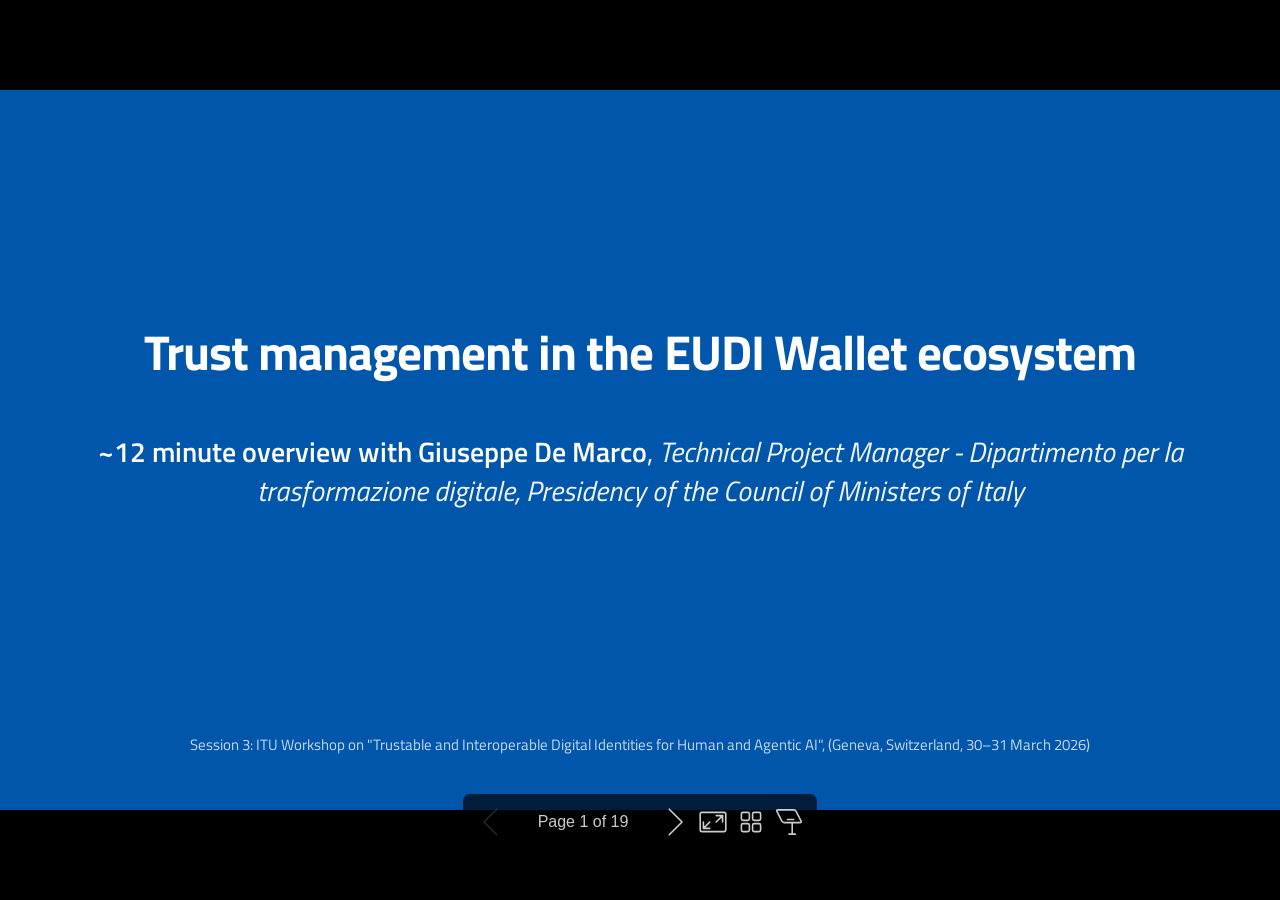
==== index.html @ 1ee7298c "deploy: dc5578ae82ce2087919d4f3bede39ff26851ed72" ====
<!DOCTYPE html><html lang="C"><head><title>Trust management in the EUDI Wallet ecosystem</title><meta property="og:title" content="Trust management in the EUDI Wallet ecosystem"><meta charset="UTF-8"><meta name="viewport" content="width=device-width,height=device-height,initial-scale=1.0"><meta name="apple-mobile-web-app-capable" content="yes"><meta http-equiv="X-UA-Compatible" content="ie=edge"><meta property="og:type" content="website"><meta name="twitter:card" content="summary"><style>@media screen{body[data-bespoke-view=""] .bespoke-marp-parent>.bespoke-marp-osc>button,body[data-bespoke-view=next] .bespoke-marp-parent>.bespoke-marp-osc>button,body[data-bespoke-view=overview] button.bespoke-marp-overview-close,body[data-bespoke-view=presenter] .bespoke-marp-presenter-container .bespoke-marp-presenter-info-container .bespoke-marp-presenter-info-page-area .bespoke-marp-presenter-info-page,body[data-bespoke-view=presenter] .bespoke-marp-presenter-container .bespoke-marp-presenter-info-container button,body[data-bespoke-view=presenter] .bespoke-marp-presenter-container .bespoke-marp-presenter-note-container button{appearance:none;background-color:initial;border:0;color:inherit;cursor:pointer;font-size:inherit;opacity:.8;outline:none;padding:0;transition:opacity .2s linear;-webkit-tap-highlight-color:transparent}body[data-bespoke-view=""] .bespoke-marp-parent>.bespoke-marp-osc>button:disabled,body[data-bespoke-view=next] .bespoke-marp-parent>.bespoke-marp-osc>button:disabled,body[data-bespoke-view=overview] button.bespoke-marp-overview-close:disabled,body[data-bespoke-view=presenter] .bespoke-marp-presenter-container .bespoke-marp-presenter-info-container .bespoke-marp-presenter-info-page-area .bespoke-marp-presenter-info-page:disabled,body[data-bespoke-view=presenter] .bespoke-marp-presenter-container .bespoke-marp-presenter-info-container button:disabled,body[data-bespoke-view=presenter] .bespoke-marp-presenter-container .bespoke-marp-presenter-note-container button:disabled{cursor:not-allowed;opacity:.15!important}body[data-bespoke-view=""] .bespoke-marp-parent>.bespoke-marp-osc>button:hover,body[data-bespoke-view=next] .bespoke-marp-parent>.bespoke-marp-osc>button:hover,body[data-bespoke-view=overview] button.bespoke-marp-overview-close:hover,body[data-bespoke-view=presenter] .bespoke-marp-presenter-container .bespoke-marp-presenter-info-container .bespoke-marp-presenter-info-page-area .bespoke-marp-presenter-info-page:hover,body[data-bespoke-view=presenter] .bespoke-marp-presenter-container .bespoke-marp-presenter-info-container button:hover,body[data-bespoke-view=presenter] .bespoke-marp-presenter-container .bespoke-marp-presenter-note-container button:hover{opacity:1}body[data-bespoke-view=""] .bespoke-marp-parent>.bespoke-marp-osc>button:hover:active,body[data-bespoke-view=next] .bespoke-marp-parent>.bespoke-marp-osc>button:hover:active,body[data-bespoke-view=overview] button.bespoke-marp-overview-close:hover:active,body[data-bespoke-view=presenter] .bespoke-marp-presenter-container .bespoke-marp-presenter-info-container .bespoke-marp-presenter-info-page-area .bespoke-marp-presenter-info-page:hover:active,body[data-bespoke-view=presenter] .bespoke-marp-presenter-container .bespoke-marp-presenter-info-container button:hover:active,body[data-bespoke-view=presenter] .bespoke-marp-presenter-container .bespoke-marp-presenter-note-container button:hover:active{opacity:.6}body[data-bespoke-view=""] .bespoke-marp-parent>.bespoke-marp-osc>button:hover:not(:disabled),body[data-bespoke-view=next] .bespoke-marp-parent>.bespoke-marp-osc>button:hover:not(:disabled),body[data-bespoke-view=overview] button.bespoke-marp-overview-close:hover:not(:disabled),body[data-bespoke-view=presenter] .bespoke-marp-presenter-container .bespoke-marp-presenter-info-container .bespoke-marp-presenter-info-page-area .bespoke-marp-presenter-info-page:hover:not(:disabled),body[data-bespoke-view=presenter] .bespoke-marp-presenter-container .bespoke-marp-presenter-info-container button:hover:not(:disabled),body[data-bespoke-view=presenter] .bespoke-marp-presenter-container .bespoke-marp-presenter-note-container button:hover:not(:disabled){transition:none}body[data-bespoke-view=""] .bespoke-marp-parent>.bespoke-marp-osc>button[data-bespoke-marp-osc=prev],body[data-bespoke-view=next] .bespoke-marp-parent>.bespoke-marp-osc>button[data-bespoke-marp-osc=prev],body[data-bespoke-view=presenter] .bespoke-marp-presenter-container .bespoke-marp-presenter-info-container button.bespoke-marp-presenter-info-page-prev{background:#0000 url("[data-uri]") no-repeat 50%;background-size:contain;overflow:hidden;text-indent:100%;white-space:nowrap}body[data-bespoke-view=""] .bespoke-marp-parent>.bespoke-marp-osc>button[data-bespoke-marp-osc=next],body[data-bespoke-view=next] .bespoke-marp-parent>.bespoke-marp-osc>button[data-bespoke-marp-osc=next],body[data-bespoke-view=presenter] .bespoke-marp-presenter-container .bespoke-marp-presenter-info-container button.bespoke-marp-presenter-info-page-next{background:#0000 url("[data-uri]") no-repeat 50%;background-size:contain;overflow:hidden;text-indent:100%;white-space:nowrap}body[data-bespoke-view=""] .bespoke-marp-parent>.bespoke-marp-osc>button[data-bespoke-marp-osc=fullscreen],body[data-bespoke-view=next] .bespoke-marp-parent>.bespoke-marp-osc>button[data-bespoke-marp-osc=fullscreen]{background:#0000 url("[data-uri]") no-repeat 50%;background-size:contain;overflow:hidden;text-indent:100%;white-space:nowrap}body[data-bespoke-view=""] .bespoke-marp-parent>.bespoke-marp-osc>button.exit[data-bespoke-marp-osc=fullscreen],body[data-bespoke-view=next] .bespoke-marp-parent>.bespoke-marp-osc>button.exit[data-bespoke-marp-osc=fullscreen]{background-image:url("[data-uri]")}body[data-bespoke-view=""] .bespoke-marp-parent>.bespoke-marp-osc>button[data-bespoke-marp-osc=presenter],body[data-bespoke-view=next] .bespoke-marp-parent>.bespoke-marp-osc>button[data-bespoke-marp-osc=presenter]{background:#0000 url("[data-uri]") no-repeat 50%;background-size:contain;overflow:hidden;text-indent:100%;white-space:nowrap}body[data-bespoke-view=overview] button.bespoke-marp-overview-close,body[data-bespoke-view=presenter] .bespoke-marp-presenter-container .bespoke-marp-presenter-note-container button.bespoke-marp-presenter-note-bigger{background:#0000 url("[data-uri]") no-repeat 50%;background-size:contain;overflow:hidden;text-indent:100%;white-space:nowrap}body[data-bespoke-view=presenter] .bespoke-marp-presenter-container .bespoke-marp-presenter-note-container button.bespoke-marp-presenter-note-smaller{background:#0000 url("[data-uri]") no-repeat 50%;background-size:contain;overflow:hidden;text-indent:100%;white-space:nowrap}body[data-bespoke-view=""] .bespoke-marp-parent>.bespoke-marp-osc>button[data-bespoke-marp-osc=overview],body[data-bespoke-view=next] .bespoke-marp-parent>.bespoke-marp-osc>button[data-bespoke-marp-osc=overview]{background:#0000 url("[data-uri]") no-repeat 50%;background-size:contain;overflow:hidden;text-indent:100%;white-space:nowrap}}@keyframes __bespoke_marp_transition_reduced_outgoing__{0%{opacity:1}to{opacity:0}}@keyframes __bespoke_marp_transition_reduced_incoming__{0%{mix-blend-mode:plus-lighter;opacity:0}to{mix-blend-mode:plus-lighter;opacity:1}}.bespoke-marp-note,.bespoke-marp-osc,.bespoke-progress-parent{display:none;transition:none}@media screen{::view-transition-group(*){animation-duration:var(--marp-bespoke-transition-animation-duration,.5s);animation-timing-function:ease}::view-transition-new(*),::view-transition-old(*){animation-delay:0s;animation-direction:var(--marp-bespoke-transition-animation-direction,normal);animation-duration:var(--marp-bespoke-transition-animation-duration,.5s);animation-fill-mode:both;animation-name:var(--marp-bespoke-transition-animation-name,var(--marp-bespoke-transition-animation-name-fallback,__bespoke_marp_transition_no_animation__));mix-blend-mode:normal}::view-transition-old(*){--marp-bespoke-transition-animation-name-fallback:__bespoke_marp_transition_reduced_outgoing__;animation-timing-function:ease}::view-transition-new(*){--marp-bespoke-transition-animation-name-fallback:__bespoke_marp_transition_reduced_incoming__;animation-timing-function:ease}::view-transition-new(root),::view-transition-old(root){animation-timing-function:linear}::view-transition-new(__bespoke_marp_transition_osc__),::view-transition-old(__bespoke_marp_transition_osc__){animation-duration:0s!important;animation-name:__bespoke_marp_transition_osc__!important}::view-transition-new(__bespoke_marp_transition_osc__){opacity:0!important}.bespoke-marp-transition-warming-up::view-transition-group(*),.bespoke-marp-transition-warming-up::view-transition-new(*),.bespoke-marp-transition-warming-up::view-transition-old(*){animation-play-state:paused!important}body,html{height:100%;margin:0}body{background:#000;overflow:hidden}svg.bespoke-marp-slide{content-visibility:hidden;interactivity:inert;opacity:0;pointer-events:none;z-index:-1}svg.bespoke-marp-slide:not(.bespoke-marp-active) *{view-transition-name:none!important}svg.bespoke-marp-slide.bespoke-marp-active{content-visibility:visible;interactivity:auto;opacity:1;pointer-events:auto;z-index:0}svg.bespoke-marp-slide.bespoke-marp-active.bespoke-marp-active-ready *{animation-name:__bespoke_marp__!important}@supports not (content-visibility:hidden){svg.bespoke-marp-slide[data-bespoke-marp-load=hideable]{display:none}svg.bespoke-marp-slide[data-bespoke-marp-load=hideable].bespoke-marp-active{display:block}}}@media screen and (prefers-reduced-motion:reduce){svg.bespoke-marp-slide *{view-transition-name:none!important}}@media screen{[data-bespoke-marp-fragment=inactive]{visibility:hidden}body[data-bespoke-view=""] .bespoke-marp-parent,body[data-bespoke-view=next] .bespoke-marp-parent{inset:0;position:absolute}body[data-bespoke-view=""] .bespoke-marp-parent>.bespoke-marp-osc,body[data-bespoke-view=next] .bespoke-marp-parent>.bespoke-marp-osc{background:#000000a6;border-radius:7px;bottom:50px;color:#fff;contain:paint;display:block;font-family:Helvetica,Arial,sans-serif;font-size:16px;left:50%;line-height:0;opacity:1;padding:12px;position:absolute;touch-action:manipulation;transform:translateX(-50%);transition:opacity .2s linear;-webkit-user-select:none;user-select:none;view-transition-name:__bespoke_marp_transition_osc__;white-space:nowrap;will-change:transform;z-index:1}body[data-bespoke-view=""] .bespoke-marp-parent>.bespoke-marp-osc>:where(*),body[data-bespoke-view=next] .bespoke-marp-parent>.bespoke-marp-osc>:where(*){margin-left:6px}body[data-bespoke-view=""] .bespoke-marp-parent>.bespoke-marp-osc>:where(*):where(:first-child),body[data-bespoke-view=next] .bespoke-marp-parent>.bespoke-marp-osc>:where(*):where(:first-child){margin-left:0}body[data-bespoke-view=""] .bespoke-marp-parent>.bespoke-marp-osc>span,body[data-bespoke-view=next] .bespoke-marp-parent>.bespoke-marp-osc>span{opacity:.8}body[data-bespoke-view=""] .bespoke-marp-parent>.bespoke-marp-osc>span[data-bespoke-marp-osc=page],body[data-bespoke-view=next] .bespoke-marp-parent>.bespoke-marp-osc>span[data-bespoke-marp-osc=page]{display:inline-block;min-width:140px;text-align:center}body[data-bespoke-view=""] .bespoke-marp-parent>.bespoke-marp-osc>button[data-bespoke-marp-osc=fullscreen],body[data-bespoke-view=""] .bespoke-marp-parent>.bespoke-marp-osc>button[data-bespoke-marp-osc=next],body[data-bespoke-view=""] .bespoke-marp-parent>.bespoke-marp-osc>button[data-bespoke-marp-osc=overview],body[data-bespoke-view=""] .bespoke-marp-parent>.bespoke-marp-osc>button[data-bespoke-marp-osc=presenter],body[data-bespoke-view=""] .bespoke-marp-parent>.bespoke-marp-osc>button[data-bespoke-marp-osc=prev],body[data-bespoke-view=next] .bespoke-marp-parent>.bespoke-marp-osc>button[data-bespoke-marp-osc=fullscreen],body[data-bespoke-view=next] .bespoke-marp-parent>.bespoke-marp-osc>button[data-bespoke-marp-osc=next],body[data-bespoke-view=next] .bespoke-marp-parent>.bespoke-marp-osc>button[data-bespoke-marp-osc=overview],body[data-bespoke-view=next] .bespoke-marp-parent>.bespoke-marp-osc>button[data-bespoke-marp-osc=presenter],body[data-bespoke-view=next] .bespoke-marp-parent>.bespoke-marp-osc>button[data-bespoke-marp-osc=prev]{height:32px;line-height:32px;width:32px}body[data-bespoke-view=""] .bespoke-marp-parent.bespoke-marp-inactive,body[data-bespoke-view=next] .bespoke-marp-parent.bespoke-marp-inactive{cursor:none}body[data-bespoke-view=""] .bespoke-marp-parent.bespoke-marp-inactive>.bespoke-marp-osc,body[data-bespoke-view=next] .bespoke-marp-parent.bespoke-marp-inactive>.bespoke-marp-osc{opacity:0;pointer-events:none}body[data-bespoke-view=""] svg.bespoke-marp-slide,body[data-bespoke-view=next] svg.bespoke-marp-slide{height:100%;left:0;position:absolute;top:0;width:100%}body[data-bespoke-view=""] .bespoke-progress-parent{background:#222;display:flex;height:5px;width:100%}body[data-bespoke-view=""] .bespoke-progress-parent+:where(.bespoke-marp-parent){top:5px}body[data-bespoke-view=""] .bespoke-progress-parent .bespoke-progress-bar{background:#0288d1;flex:0 0 0;transition:flex-basis .2s cubic-bezier(0,1,1,1)}body[data-bespoke-view=next]{background:#0000}body[data-bespoke-view=presenter]{background:#161616}body[data-bespoke-view=presenter] .bespoke-marp-presenter-container{display:grid;font-family:Helvetica,Arial,sans-serif;grid-template:"current dragbar next" minmax(140px,1fr) "current dragbar note" 2fr "info    dragbar note" 3em;grid-template-columns:minmax(3px,var(--bespoke-marp-presenter-split-ratio,66%)) 0 minmax(3px,1fr);height:100%;left:0;position:absolute;top:0;width:100%}body[data-bespoke-view=presenter] .bespoke-marp-presenter-container :where(.bespoke-marp-parent){grid-area:current;overflow:hidden;position:relative}body[data-bespoke-view=presenter] .bespoke-marp-presenter-container :where(.bespoke-marp-parent) :where(svg.bespoke-marp-slide){height:calc(100% - 40px);left:20px;pointer-events:none;position:absolute;top:20px;-webkit-user-select:none;user-select:none;width:calc(100% - 40px)}body[data-bespoke-view=presenter] .bespoke-marp-presenter-container :where(.bespoke-marp-parent) :where(svg.bespoke-marp-slide).bespoke-marp-active{filter:drop-shadow(0 3px 10px rgba(0,0,0,.5))}body[data-bespoke-view=presenter] .bespoke-marp-presenter-container .bespoke-marp-presenter-dragbar-container{background:#0288d1;cursor:col-resize;grid-area:dragbar;margin-left:-3px;opacity:0;position:relative;transition:opacity .4s linear .1s;width:6px;z-index:10}body[data-bespoke-view=presenter] .bespoke-marp-presenter-container .bespoke-marp-presenter-dragbar-container:hover{opacity:1}body[data-bespoke-view=presenter] .bespoke-marp-presenter-container .bespoke-marp-presenter-dragbar-container.active{opacity:1;transition-delay:0s}body[data-bespoke-view=presenter] .bespoke-marp-presenter-container .bespoke-marp-presenter-next-container{background:#222;cursor:pointer;display:none;grid-area:next;overflow:hidden;position:relative}body[data-bespoke-view=presenter] .bespoke-marp-presenter-container .bespoke-marp-presenter-next-container.active{display:block}body[data-bespoke-view=presenter] .bespoke-marp-presenter-container .bespoke-marp-presenter-next-container iframe.bespoke-marp-presenter-next{background:#0000;border:0;display:block;filter:drop-shadow(0 3px 10px rgba(0,0,0,.5));height:calc(100% - 40px);left:20px;pointer-events:none;position:absolute;interactivity:inert;top:20px;-webkit-user-select:none;user-select:none;width:calc(100% - 40px)}body[data-bespoke-view=presenter] .bespoke-marp-presenter-container .bespoke-marp-presenter-note-container{background:#222;color:#eee;grid-area:note;position:relative;z-index:1}body[data-bespoke-view=presenter] .bespoke-marp-presenter-container .bespoke-marp-presenter-note-container button{height:1.5em;line-height:1.5em;width:1.5em}body[data-bespoke-view=presenter] .bespoke-marp-presenter-container .bespoke-marp-presenter-note-container .bespoke-marp-presenter-note-wrapper{display:block;inset:0;position:absolute}body[data-bespoke-view=presenter] .bespoke-marp-presenter-container .bespoke-marp-presenter-note-container .bespoke-marp-presenter-note-buttons{background:#000000a6;border-radius:4px;bottom:0;display:flex;gap:4px;margin:12px;opacity:0;padding:6px;pointer-events:none;position:absolute;right:0;transition:opacity .2s linear}body[data-bespoke-view=presenter] .bespoke-marp-presenter-container .bespoke-marp-presenter-note-container .bespoke-marp-presenter-note-buttons:focus-within,body[data-bespoke-view=presenter] .bespoke-marp-presenter-container .bespoke-marp-presenter-note-container .bespoke-marp-presenter-note-wrapper:focus-within+.bespoke-marp-presenter-note-buttons,body[data-bespoke-view=presenter] .bespoke-marp-presenter-container .bespoke-marp-presenter-note-container:hover .bespoke-marp-presenter-note-buttons{opacity:1;pointer-events:auto}body[data-bespoke-view=presenter] .bespoke-marp-presenter-container .bespoke-marp-presenter-note-container .bespoke-marp-note{box-sizing:border-box;font-size:calc(1.1em*var(--bespoke-marp-note-font-scale, 1));height:calc(100% - 40px);margin:20px;overflow:auto;padding-right:3px;white-space:pre-wrap;width:calc(100% - 40px);word-wrap:break-word;scrollbar-color:#eeeeee80 #0000;scrollbar-width:thin}body[data-bespoke-view=presenter] .bespoke-marp-presenter-container .bespoke-marp-presenter-note-container .bespoke-marp-note::-webkit-scrollbar{width:6px}body[data-bespoke-view=presenter] .bespoke-marp-presenter-container .bespoke-marp-presenter-note-container .bespoke-marp-note::-webkit-scrollbar-track{background:#0000}body[data-bespoke-view=presenter] .bespoke-marp-presenter-container .bespoke-marp-presenter-note-container .bespoke-marp-note::-webkit-scrollbar-thumb{background:#eeeeee80;border-radius:6px}body[data-bespoke-view=presenter] .bespoke-marp-presenter-container .bespoke-marp-presenter-note-container .bespoke-marp-note:empty{pointer-events:none}body[data-bespoke-view=presenter] .bespoke-marp-presenter-container .bespoke-marp-presenter-note-container .bespoke-marp-note.active{display:block}body[data-bespoke-view=presenter] .bespoke-marp-presenter-container .bespoke-marp-presenter-note-container .bespoke-marp-note p:first-child{margin-top:0}body[data-bespoke-view=presenter] .bespoke-marp-presenter-container .bespoke-marp-presenter-note-container .bespoke-marp-note p:last-child{margin-bottom:0}body[data-bespoke-view=presenter] .bespoke-marp-presenter-container .bespoke-marp-presenter-info-container{align-items:center;box-sizing:border-box;color:#eee;display:flex;flex-wrap:nowrap;grid-area:info;justify-content:center;overflow:hidden;padding:0 10px}body[data-bespoke-view=presenter] .bespoke-marp-presenter-container .bespoke-marp-presenter-info-container .bespoke-marp-presenter-info-page-area,body[data-bespoke-view=presenter] .bespoke-marp-presenter-container .bespoke-marp-presenter-info-container .bespoke-marp-presenter-info-time,body[data-bespoke-view=presenter] .bespoke-marp-presenter-container .bespoke-marp-presenter-info-container .bespoke-marp-presenter-info-timer{box-sizing:border-box;display:block;padding:0 10px;white-space:nowrap;width:100%}body[data-bespoke-view=presenter] .bespoke-marp-presenter-container .bespoke-marp-presenter-info-container button{height:1.5em;line-height:1.5em;width:1.5em}body[data-bespoke-view=presenter] .bespoke-marp-presenter-container .bespoke-marp-presenter-info-container .bespoke-marp-presenter-info-page-area{order:2;text-align:center}body[data-bespoke-view=presenter] .bespoke-marp-presenter-container .bespoke-marp-presenter-info-container .bespoke-marp-presenter-info-page-area .bespoke-marp-presenter-info-page{display:inline-block;min-width:120px;text-align:center}body[data-bespoke-view=presenter] .bespoke-marp-presenter-container .bespoke-marp-presenter-info-container .bespoke-marp-presenter-info-time{color:#999;order:1;text-align:left}body[data-bespoke-view=presenter] .bespoke-marp-presenter-container .bespoke-marp-presenter-info-container .bespoke-marp-presenter-info-timer{color:#999;order:3;text-align:right}body[data-bespoke-view=presenter] .bespoke-marp-presenter-container .bespoke-marp-presenter-info-container .bespoke-marp-presenter-info-timer:hover{cursor:pointer}body[data-bespoke-view=overview]{background:#161616;overflow:auto}body[data-bespoke-view=overview] [data-bespoke-marp-fragment=inactive]{visibility:visible}body[data-bespoke-view=overview] .bespoke-marp-overview-header{backdrop-filter:blur(4px);background:#222222d9;box-shadow:0 3px 10px #00000080;box-sizing:border-box;display:flex;height:48px;inset:0 0 auto;justify-content:flex-end;padding:10px;position:fixed;z-index:1}body[data-bespoke-view=overview] button.bespoke-marp-overview-close{height:28px;line-height:28px;transform:rotate(45deg);width:28px}body[data-bespoke-view=overview] .bespoke-marp-parent{display:grid;gap:40px;grid-template-columns:repeat(auto-fit,minmax(0,240px));justify-content:space-around;padding:30px}body[data-bespoke-view=overview] .bespoke-marp-parent svg.bespoke-marp-slide{--bov-selected:#0000;--bov-focus:#161616;--bov-focus-outline:#0000;background-image:conic-gradient(#161616 0 0),conic-gradient(var(--bov-focus) 0 0),conic-gradient(var(--bov-focus-outline) 0 0),conic-gradient(var(--bov-selected) 0 0);background-position:5px 5px,3px 3px,2px 2px,0 0;background-repeat:no-repeat;background-size:calc(100% - 10px) calc(100% - 10px),calc(100% - 6px) calc(100% - 6px),calc(100% - 4px) calc(100% - 4px),100% 100%;content-visibility:visible;cursor:pointer;filter:drop-shadow(0 3px 10px rgba(0,0,0,.5));margin:-6px;padding:6px;interactivity:auto;opacity:1;outline:0;pointer-events:auto;scroll-margin-block:30px;width:100%;z-index:0}body[data-bespoke-view=overview] .bespoke-marp-parent svg.bespoke-marp-slide *,body[data-bespoke-view=overview] .bespoke-marp-parent svg.bespoke-marp-slide.bespoke-marp-active *{pointer-events:none;interactivity:inert}body[data-bespoke-view=overview] .bespoke-marp-parent svg.bespoke-marp-slide:active,body[data-bespoke-view=overview] .bespoke-marp-parent svg.bespoke-marp-slide:focus-visible,body[data-bespoke-view=overview] .bespoke-marp-parent svg.bespoke-marp-slide:hover{--bov-focus-outline:#161616}body[data-bespoke-view=overview] .bespoke-marp-parent svg.bespoke-marp-slide:focus-visible,body[data-bespoke-view=overview] .bespoke-marp-parent svg.bespoke-marp-slide:hover{--bov-focus:#999}body[data-bespoke-view=overview] .bespoke-marp-parent svg.bespoke-marp-slide:active{--bov-focus:#eee}body[data-bespoke-view=overview] .bespoke-marp-parent svg.bespoke-marp-slide.bespoke-marp-active{--bov-selected:#0288d1}body[data-bespoke-view=overview]:has(.bespoke-marp-overview-header) .bespoke-marp-parent{padding-top:78px}body[data-bespoke-view=overview]:has(.bespoke-marp-overview-header) .bespoke-marp-parent svg.bespoke-marp-slide{scroll-margin-top:78px}.bespoke-marp-overview{background:#000000a6;inset:0;opacity:0;pointer-events:none;position:fixed;transition:opacity .1s ease;z-index:10}.bespoke-marp-overview iframe{background:#222;border:0;display:block;height:100%;left:0;position:absolute;top:0;width:100%}.bespoke-marp-overview[data-open="1"]{opacity:1;pointer-events:auto}}@media print{.bespoke-marp-overview,.bespoke-marp-presenter-info-container,.bespoke-marp-presenter-next-container,.bespoke-marp-presenter-note-container{display:none}}</style><style>@import url('https://fonts.googleapis.com/css2?family=Titillium+Web:ital,wght@0,300;0,400;0,600;0,700;1,400&display=swap');div#\:\$p > svg > foreignObject > section{width:1280px;height:720px;box-sizing:border-box;overflow:hidden;position:relative;scroll-snap-align:center center;-webkit-text-size-adjust:100%;text-size-adjust:100%}div#\:\$p > svg > foreignObject > section::after{bottom:0;content:attr(data-marpit-pagination);padding:inherit;pointer-events:none;position:absolute;right:0}div#\:\$p > svg > foreignObject > section:not([data-marpit-pagination])::after{display:none}div#\:\$p > svg > foreignObject > section :is(h1, marp-h1){font-size:2em;margin-block:0.67em}div#\:\$p > svg > foreignObject > section video::-webkit-media-controls{will-change:transform}@page {size:1280px 720px;margin:0}@media print{html, body{background-color:#fff;margin:0;page-break-inside:avoid;break-inside:avoid-page}div#\:\$p > svg > foreignObject > section{page-break-before:always;break-before:page}div#\:\$p > svg > foreignObject > section, div#\:\$p > svg > foreignObject > section *{-webkit-print-color-adjust:exact!important;animation-delay:0s!important;animation-duration:0s!important;color-adjust:exact!important;print-color-adjust:exact!important;transition:none!important}div#\:\$p > svg[data-marpit-svg]{display:block;height:100vh;width:100vw}}div#\:\$p > svg > foreignObject > :where(section){container-type:size}div#\:\$p > svg > foreignObject > section img[data-marp-twemoji]{background:transparent;height:1em;margin:0 .05em 0 .1em;vertical-align:-.1em;width:1em}div#\:\$p > svg > foreignObject > :where(section):not([\20 root]){--teal: #008080;--peach: #ffcc99;--accent-blue: #3465a4;--soft-blue: #729fcf;--text: #2d2d2d;--text-muted: #585858;--surface: #ffffff;--surface-tint: #f7fcfb;}div#\:\$p > svg > foreignObject > section{position:relative;box-sizing:border-box;min-height:100%;display:flex;flex-direction:column;background:var(--surface);background-image:linear-gradient(180deg, var(--surface) 0%, var(--surface-tint) 100%);color:var(--text);font-family:'Titillium Web', 'Liberation Sans', Arial, sans-serif;font-size:28px;font-weight:400;line-height:1.38;border-bottom:6px solid var(--teal);padding:48px 56px calc(56px + 2.75em) 56px}div#\:\$p > svg > foreignObject > section{--marpit-root-font-size: 28px}div#\:\$p > svg > foreignObject > section > *:not(footer){position:relative;z-index:1}div#\:\$p > svg > foreignObject > section:not(.lead-blue) > *:not(footer):not(:is(:is(h1, marp-h1), marp-h1)){background:rgba(255, 255, 255, 0.98);padding:0.2em 0.45em;border-radius:3px;box-decoration-break:clone;-webkit-box-decoration-break:clone}div#\:\$p > svg > foreignObject > section :is(h1, marp-h1), div#\:\$p > svg > foreignObject > section marp-h1{color:var(--teal);font-size:1.55em;font-weight:700;letter-spacing:-0.02em;margin:0 0 0.45em 0;padding-bottom:0.2em;border-bottom:4px solid var(--peach)}div#\:\$p > svg > foreignObject > section :is(h2, marp-h2){color:var(--accent-blue);font-size:1.28em;font-weight:600;margin-top:0.15em;margin-bottom:0.4em;padding:0.12em 0 0.12em 0.35em;border-left:6px solid var(--peach)}div#\:\$p > svg > foreignObject > section :is(h3, marp-h3){color:var(--teal);font-size:1.05em;font-weight:600}div#\:\$p > svg > foreignObject > section strong{color:#1a1a1a;font-weight:600}div#\:\$p > svg > foreignObject > section a{color:var(--accent-blue)}div#\:\$p > svg > foreignObject > section ul, div#\:\$p > svg > foreignObject > section ol{line-height:1.35}div#\:\$p > svg > foreignObject > section li::marker{color:var(--teal)}div#\:\$p > svg > foreignObject > section table{font-size:0.82em;border-collapse:collapse;margin:0.4em 0}div#\:\$p > svg > foreignObject > section th{background:#0056ab;color:#fff;font-weight:600;padding:0.35em 0.5em;text-align:left}div#\:\$p > svg > foreignObject > section td{border:1px solid #d8e8e6;padding:0.3em 0.45em;background:rgba(255, 255, 255, 0.92)}div#\:\$p > svg > foreignObject > section tr:nth-child(even) td{background:#f3faf9}div#\:\$p > svg > foreignObject > section blockquote{border-left:5px solid var(--soft-blue);color:var(--text-muted)}div#\:\$p > svg > foreignObject > section code{background:#eef6f5;color:var(--accent-blue);padding:0.08em 0.2em;border-radius:3px;font-family:Consolas, 'Courier New', monospace;font-size:0.9em}div#\:\$p > svg > foreignObject > section footer{color:var(--text-muted);font-size:0.55em;line-height:1.25}div#\:\$p > svg > foreignObject > section > footer{position:absolute;left:56px;right:56px;bottom:56px;margin:0;z-index:0}div#\:\$p > svg > foreignObject > section.responsibilities-matrix :is(:is(h2, marp-h2), marp-h2){margin-top:0;margin-bottom:0.15em}div#\:\$p > svg > foreignObject > section.responsibilities-matrix > p{margin:0 0 0.12em 0}div#\:\$p > svg > foreignObject > section.responsibilities-matrix table{margin-top:0;margin-bottom:0.35em}div#\:\$p > svg > foreignObject > section.lead{justify-content:center;text-align:center;border-bottom-width:0;background:var(--surface);background-image:radial-gradient(ellipse 120% 80% at 50% -20%, rgba(114, 159, 207, 0.18), transparent 55%), linear-gradient(180deg, var(--surface) 0%, var(--surface-tint) 100%)}div#\:\$p > svg > foreignObject > section.lead :is(:is(h1, marp-h1), marp-h1){background:var(--teal);color:#ffffff;border:none;border-bottom:5px solid var(--peach);padding:0.4em 0.55em;margin:0 auto 0.5em auto;max-width:95%;font-size:1.75em;font-weight:700;box-shadow:4px 4px 0 rgba(255, 204, 153, 0.85);text-align:center}div#\:\$p > svg > foreignObject > section.lead p, div#\:\$p > svg > foreignObject > section.lead strong{color:var(--text);font-weight:400}div#\:\$p > svg > foreignObject > section.lead strong{color:var(--accent-blue);font-weight:600}div#\:\$p > svg > foreignObject > section.lead.lead-blue{background:#0056ab;background-image:none;color:#fff;text-align:center;justify-content:center;align-items:center;border-bottom-width:0}div#\:\$p > svg > foreignObject > section.lead.lead-blue :is(:is(h1, marp-h1), marp-h1){background:none;color:#ffffff;border:none;box-shadow:none;padding:0;margin:0.85em auto 0.4em auto;max-width:95%;font-size:1.75em;font-weight:700;text-align:center}div#\:\$p > svg > foreignObject > section.lead.lead-blue p, div#\:\$p > svg > foreignObject > section.lead.lead-blue strong{color:rgba(255, 255, 255, 0.95)}div#\:\$p > svg > foreignObject > section.lead.lead-blue strong{color:#fff;font-weight:600}div#\:\$p > svg > foreignObject > section.lead.lead-blue footer{color:rgba(255, 255, 255, 0.78)}div#\:\$p > svg > foreignObject > section.lead.lead-blue::after{color:rgba(255, 255, 255, 0.75)}div#\:\$p > svg > foreignObject > section.why-matters :is(h2, marp-h2){margin:0 0 0.3em 0}div#\:\$p > svg > foreignObject > section.why-matters .why-split{display:grid;grid-template-columns:minmax(0, 0.42fr) minmax(0, 1.58fr);gap:calc(var(--marpit-root-font-size, 1rem) * 1) calc(var(--marpit-root-font-size, 1rem) * 1.15);align-items:start;width:100%}div#\:\$p > svg > foreignObject > section.why-matters .why-split-left{font-size:0.78em;line-height:1.36;min-width:0}div#\:\$p > svg > foreignObject > section.why-matters div#\:\$p > svg > foreignObject > section section.why-split-left{--marpit-root-font-size: 0.78em}div#\:\$p > svg > foreignObject > section.why-matters .why-split-left p{margin:0 0 0.45em 0}div#\:\$p > svg > foreignObject > section.why-matters .why-split-left ul{margin:0;padding-left:1.05em}div#\:\$p > svg > foreignObject > section.why-matters .why-split-left li{margin:0.12em 0}div#\:\$p > svg > foreignObject > section.why-matters .why-split-right{min-width:0;text-align:center}div#\:\$p > svg > foreignObject > section.why-matters .why-split-right img[alt="diagram"]{display:block;width:auto;max-width:100%;max-height:min(560px, 74vh);height:auto;margin:0 auto;object-fit:contain;object-position:center top}div#\:\$p > svg > foreignObject > section.eidas-distributed-slide :is(h2, marp-h2){margin:0 0 0.35em 0;font-size:1.05em;line-height:1.18}div#\:\$p > svg > foreignObject > section.eidas-distributed-slide .eidas-split{display:grid;grid-template-columns:minmax(0, 0.78fr) minmax(0, 1.22fr);gap:calc(var(--marpit-root-font-size, 1rem) * 1) calc(var(--marpit-root-font-size, 1rem) * 1.1);align-items:center;width:100%}div#\:\$p > svg > foreignObject > section.eidas-distributed-slide .eidas-split-left{font-size:0.82em;line-height:1.38;min-width:0}div#\:\$p > svg > foreignObject > section.eidas-distributed-slide div#\:\$p > svg > foreignObject > section section.eidas-split-left{--marpit-root-font-size: 0.82em}div#\:\$p > svg > foreignObject > section.eidas-distributed-slide .eidas-split-left ol{margin:0.4em 0 0;padding-left:1.2em}div#\:\$p > svg > foreignObject > section.eidas-distributed-slide .eidas-split-left li{margin:0.18em 0}div#\:\$p > svg > foreignObject > section.eidas-distributed-slide .eidas-split-right{min-width:0;text-align:center}div#\:\$p > svg > foreignObject > section.eidas-distributed-slide .eidas-split-right img[alt="diagram"]{display:block;width:auto;max-width:100%;max-height:min(540px, 66vh);height:auto;margin:0 auto;object-fit:contain;object-position:center center}div#\:\$p > svg > foreignObject > section.wallet-spotlight{padding:48px 56px calc(56px + 2.75em) 56px}div#\:\$p > svg > foreignObject > section.wallet-spotlight > *:not(footer):not(:is(:is(h1, marp-h1), marp-h1)){padding:0.2em 0.45em}div#\:\$p > svg > foreignObject > section.wallet-spotlight :is(:is(h2, marp-h2), marp-h2){margin:0 0 0.38em 0;padding:0.12em 0 0.12em 0.35em}div#\:\$p > svg > foreignObject > section.wallet-spotlight > p{margin:0 0 0.42em 0;font-size:1em;line-height:1.38}div#\:\$p > svg > foreignObject > section.wallet-spotlight img[alt='diagram'], div#\:\$p > svg > foreignObject > section.wallet-spotlight :is(:is(pre, marp-pre), div).mermaid{margin:0.35em auto 0}div#\:\$p > svg > foreignObject > section.wallet-spotlight img[alt='diagram']{display:block;width:auto;max-width:100%;max-height:min(620px, 84vh);height:auto;object-fit:contain;object-position:center top}div#\:\$p > svg > foreignObject > section.wallet-spotlight :is(:is(pre, marp-pre), div).mermaid{max-height:min(620px, 84vh);overflow:hidden;margin-bottom:0;padding:0;line-height:1.2}div#\:\$p > svg > foreignObject > section.wallet-spotlight :is(:is(pre, marp-pre), div).mermaid svg{display:block;max-width:100%!important;max-height:min(620px, 84vh)!important;height:auto!important;margin:0 auto}div#\:\$p > svg > foreignObject > section.wscd-split :is(:is(h2, marp-h2), marp-h2){margin:0 0 0.28em 0}div#\:\$p > svg > foreignObject > section.wscd-split > ul{margin:0 0 0.28em 0;font-size:0.88em;line-height:1.32}div#\:\$p > svg > foreignObject > section.wscd-split > ul > li{margin:0.08em 0}div#\:\$p > svg > foreignObject > section.wscd-split img[alt='diagram']{display:block;width:100%;max-width:100%;height:auto;max-height:min(300px, 48vh);margin:0.2em auto 0;object-fit:contain;object-position:center center}div#\:\$p > svg > foreignObject > section.registration-graph{padding:32px 52px calc(52px + 2.65em) 52px}div#\:\$p > svg > foreignObject > section.registration-graph :is(:is(h2, marp-h2), marp-h2){margin:0 0 0.06em 0;padding:0.06em 0 0.06em 0.35em}div#\:\$p > svg > foreignObject > section.registration-graph > *:not(footer):not(:is(:is(h1, marp-h1), marp-h1)){padding:0.06em 0.35em}div#\:\$p > svg > foreignObject > section.registration-graph > p{margin:0;line-height:0}div#\:\$p > svg > foreignObject > section.registration-graph img[alt='diagram']{display:block;width:100%;max-width:100%;height:auto;max-height:min(520px, 58vh);margin:0.02em auto 0;object-fit:contain;object-position:center top}div#\:\$p > svg > foreignObject > section.latency-fullbleed{padding:0!important;margin:0;border-bottom:none;justify-content:stretch;overflow:hidden}div#\:\$p > svg > foreignObject > section.latency-fullbleed footer{display:none!important}div#\:\$p > svg > foreignObject > section.latency-fullbleed [data-marpit-advanced-background-container='true']{width:100%!important;height:100%!important;max-width:100%;max-height:100%;margin:0!important;padding:0!important;box-sizing:border-box;overflow:hidden}div#\:\$p > svg > foreignObject > section.latency-fullbleed [data-marpit-advanced-background-container='true'] figure{width:100%!important;height:100%!important;max-width:100%;max-height:100%;margin:0!important;padding:0!important;box-sizing:border-box;background-size:contain!important;background-position:center center;background-repeat:no-repeat}div#\:\$p > svg > foreignObject > section.trust-proxy-slide :is(:is(h2, marp-h2), marp-h2){margin-top:0;margin-bottom:0.2em}div#\:\$p > svg > foreignObject > section.trust-proxy-slide > p{margin:0;line-height:0}div#\:\$p > svg > foreignObject > section.trust-proxy-slide img{display:block;box-sizing:border-box;max-width:100%;width:auto;height:auto;max-height:min(58vh, 620px);margin:0.1em auto 0;object-fit:contain;object-position:center top}div#\:\$p > svg > foreignObject > section[data-marpit-advanced-background="background"]{columns:initial!important;display:block!important;padding:0!important}div#\:\$p > svg > foreignObject > section[data-marpit-advanced-background="background"]::before, div#\:\$p > svg > foreignObject > section[data-marpit-advanced-background="background"]::after, div#\:\$p > svg > foreignObject > section[data-marpit-advanced-background="content"]::before, div#\:\$p > svg > foreignObject > section[data-marpit-advanced-background="content"]::after{display:none!important}div#\:\$p > svg > foreignObject > section[data-marpit-advanced-background="background"] > div[data-marpit-advanced-background-container]{all:initial;display:flex;flex-direction:row;height:100%;overflow:hidden;width:100%}div#\:\$p > svg > foreignObject > section[data-marpit-advanced-background="background"] > div[data-marpit-advanced-background-container][data-marpit-advanced-background-direction="vertical"]{flex-direction:column}div#\:\$p > svg > foreignObject > section[data-marpit-advanced-background="background"][data-marpit-advanced-background-split] > div[data-marpit-advanced-background-container]{width:var(--marpit-advanced-background-split, 50%)}div#\:\$p > svg > foreignObject > section[data-marpit-advanced-background="background"][data-marpit-advanced-background-split="right"] > div[data-marpit-advanced-background-container]{margin-left:calc(100% - var(--marpit-advanced-background-split, 50%))}div#\:\$p > svg > foreignObject > section[data-marpit-advanced-background="background"] > div[data-marpit-advanced-background-container] > figure{all:initial;background-position:center;background-repeat:no-repeat;background-size:cover;flex:auto;margin:0}div#\:\$p > svg > foreignObject > section[data-marpit-advanced-background="background"] > div[data-marpit-advanced-background-container] > figure > figcaption{position:absolute;border:0;clip:rect(0, 0, 0, 0);height:1px;margin:-1px;overflow:hidden;padding:0;white-space:nowrap;width:1px}div#\:\$p > svg > foreignObject > section[data-marpit-advanced-background="content"], div#\:\$p > svg > foreignObject > section[data-marpit-advanced-background="pseudo"]{background:transparent!important}div#\:\$p > svg > foreignObject > section[data-marpit-advanced-background="pseudo"], div#\:\$p > svg[data-marpit-svg] > foreignObject[data-marpit-advanced-background="pseudo"]{pointer-events:none!important}div#\:\$p > svg > foreignObject > section[data-marpit-advanced-background-split]{width:100%;height:100%}
</style></head><body><div class="bespoke-marp-osc"><button data-bespoke-marp-osc="prev" tabindex="-1" title="Previous slide">Previous slide</button><span data-bespoke-marp-osc="page"></span><button data-bespoke-marp-osc="next" tabindex="-1" title="Next slide">Next slide</button><button data-bespoke-marp-osc="fullscreen" tabindex="-1" title="Toggle fullscreen (f)">Toggle fullscreen</button><button data-bespoke-marp-osc="overview" tabindex="-1" title="Toggle overview view (o)">Toggle overview view</button><button data-bespoke-marp-osc="presenter" tabindex="-1" title="Open presenter view (p)">Open presenter view</button></div><div id=":$p"><svg data-marpit-svg="" viewBox="0 0 1280 720"><foreignObject width="1280" height="720"><section id="1" data-footer="Session 3: ITU Workshop on &amp;quot;Trustable and Interoperable Digital Identities for Human and Agentic AI&amp;quot;, (Geneva, Switzerland, 30–31 March 2026)" data-class="lead lead-blue" data-theme="workshop-barcelona" lang="C" class="lead lead-blue" style="--class:lead lead-blue;--theme:workshop-barcelona;">
<h1 id="trust-management-in-the-eudi-wallet-ecosystem">Trust management in the EUDI Wallet ecosystem</h1>
<p><strong>~12 minute overview with Giuseppe De Marco</strong>, <em>Technical Project Manager - Dipartimento per la trasformazione digitale, Presidency of the Council of Ministers of Italy</em></p>
<footer>Session 3: ITU Workshop on &quot;Trustable and Interoperable Digital Identities for Human and Agentic AI&quot;, (Geneva, Switzerland, 30–31 March 2026)</footer>
</section>
</foreignObject></svg><svg data-marpit-svg="" viewBox="0 0 1280 720"><foreignObject width="1280" height="720"><section id="2" data-footer="Session 3: ITU Workshop on &amp;quot;Trustable and Interoperable Digital Identities for Human and Agentic AI&amp;quot;, (Geneva, Switzerland, 30–31 March 2026)" data-class="agenda" data-theme="workshop-barcelona" lang="C" class="agenda" style="--class:agenda;--theme:workshop-barcelona;">
<h2 id="2-eidas-trust-infrastructure-topics">2. eIDAS Trust Infrastructure Topics</h2>
<ol>
<li><strong>Awareness</strong>... Trust management is a cross-cutting concern</li>
<li><strong>Governance</strong>: Member States, European Commission, Certification Bodies, Standardization Bodies, Specific Sector Schemes</li>
<li><strong>Framework</strong>: eIDAS uses an <em>Authoritative Listing</em> with PKI continuity and specific purpose extensions</li>
<li><strong>Enrollment</strong>: registrars, accreditation, certification, notification mechanisms, activation of participants through publication within the Authoritative Lists (Trusted Lists)</li>
<li><strong>Runtime</strong>: digital signature, timestamps, issuance, presentation, user-visible assurance</li>
<li><strong>Assurance &amp; lifecycle</strong>: <strong>certification schemes</strong> (<strong>issuance</strong>, <strong>lifecycle</strong>, <strong>interoperability</strong>), Trust Mark, revocation</li>
</ol>
<p class="agenda-tagline"><i>Both Trust and Scalability are about <strong>risk</strong> and <strong>cost reduction</strong>, a Trust that scales compounds its value!</i></p>
<footer>Session 3: ITU Workshop on &quot;Trustable and Interoperable Digital Identities for Human and Agentic AI&quot;, (Geneva, Switzerland, 30–31 March 2026)</footer>
</section>
</foreignObject></svg><svg data-marpit-svg="" viewBox="0 0 1280 720"><foreignObject width="1280" height="720"><section id="3" data-footer="Session 3: ITU Workshop on &amp;quot;Trustable and Interoperable Digital Identities for Human and Agentic AI&amp;quot;, (Geneva, Switzerland, 30–31 March 2026)" data-class="compact-takeaways" data-theme="workshop-barcelona" lang="C" class="compact-takeaways" style="--class:compact-takeaways;--theme:workshop-barcelona;">
<h2 id="3-trust-in-eidas-wallet-requirements-and-specifications">3. Trust in eIDAS Wallet: requirements and specifications</h2>
<table>
<thead>
<tr>
<th>Sources</th>
<th>Kind</th>
<th style="text-align:right">Count</th>
</tr>
</thead>
<tbody>
<tr>
<td><strong>ARF Annex II</strong> — high-level requirements whose specification directly affects <strong>trust evaluation</strong> (trusted lists / LoTE, registration, access &amp; registration certificates, revocation, verifier behaviour); WP4 Task 2 <em>Trusted Lists, Registration &amp; Trust Evaluation</em> matrix (ARF v2.8.0)</td>
<td>Requirements</td>
<td style="text-align:right"><strong>133</strong> unique ids</td>
</tr>
<tr>
<td><strong>ARF main document</strong> — each <strong>own row</strong> in the ARF <em>References</em> table for a standard or protocol (ISO, ETSI, RFC, W3C, OIDF, …)</td>
<td>Specifications</td>
<td style="text-align:right"><strong>44</strong></td>
</tr>
<tr>
<td><strong>ARF Wallet TS1–TS11</strong> in ARF v.8.0 <code>docs/technical-specifications/</code></td>
<td>Specifications</td>
<td style="text-align:right"><strong>11</strong></td>
</tr>
<tr>
<td><strong>Public roadmap</strong> — <em>Standards and Technical Specifications</em> (<strong>STS</strong>); GitHub tracker (see <code>docs/technical-specifications/README.md</code>) covering several SDOs (ISO, IETF, ITU, OpenID, W3C, ETSI, CEN/CELEC)</td>
<td>Specifications</td>
<td style="text-align:right"><strong>~200</strong> tracked; <strong>~34</strong> <strong>essential</strong> for the Wallet</td>
</tr>
</tbody>
</table>
<p><em>* EU acts and CIRs are not counted in this slide for technical purpose.</em></p>
<footer>Session 3: ITU Workshop on &quot;Trustable and Interoperable Digital Identities for Human and Agentic AI&quot;, (Geneva, Switzerland, 30–31 March 2026)</footer>
</section>
</foreignObject></svg><svg data-marpit-svg="" viewBox="0 0 1280 720"><foreignObject width="1280" height="720"><section id="4" data-footer="Session 3: ITU Workshop on &amp;quot;Trustable and Interoperable Digital Identities for Human and Agentic AI&amp;quot;, (Geneva, Switzerland, 30–31 March 2026)" data-class="eidas-distributed-slide" data-theme="workshop-barcelona" lang="C" class="eidas-distributed-slide" style="--class:eidas-distributed-slide;--theme:workshop-barcelona;">
<h2 id="4-eidas-national-registration-%E2%86%92-eu-lists-%E2%86%92-runtime-verifiers">4. eIDAS: national registration → EU lists → runtime verifiers</h2>
<div class="eidas-split">
<div class="eidas-split-left">
<p>Many independent <strong>actors</strong>.<br />
No EU-wide single “login authority”.<br />
Shared rule and semantics inside the same interoperability patterns.</p>
<ol>
<li><strong>Participants Enrolling / Onboarding / Registration</strong></li>
<li><strong>Notification</strong> to the Root of Trust, the EU Commission</li>
<li><strong>Publication</strong> and Participants <strong>lifecycle</strong></li>
<li><strong>Usage</strong>, mutual trust evaluation</li>
<li><strong>Dispute resolution</strong> and regulated administrative security framework</li>
</ol>
<p>Trust is the product of framework establishing registration, crypto,<br />
published anchors and supervision.</p>
</div>
<div class="eidas-split-right">
<p><img src="diagrams/d14-eidas-distributed-trust.svg" alt="diagram" /></p>
</div>
</div>
<footer>Session 3: ITU Workshop on &quot;Trustable and Interoperable Digital Identities for Human and Agentic AI&quot;, (Geneva, Switzerland, 30–31 March 2026)</footer>
</section>
</foreignObject></svg><svg data-marpit-svg="" viewBox="0 0 1280 720"><foreignObject width="1280" height="720"><section id="5" data-footer="Session 3: ITU Workshop on &amp;quot;Trustable and Interoperable Digital Identities for Human and Agentic AI&amp;quot;, (Geneva, Switzerland, 30–31 March 2026)" data-class="responsibilities-matrix" data-theme="workshop-barcelona" lang="C" class="responsibilities-matrix" style="--class:responsibilities-matrix;--theme:workshop-barcelona;">
<h2 id="5-eidas-trust-infrastructure-responsibilities-matrix">5. eIDAS Trust Infrastructure Responsibilities matrix</h2>
<p>Trust evaluation depends on both who registers and who publishes.</p>
<table>
<thead>
<tr>
<th>Entity type</th>
<th>Registration</th>
<th>TL compilation (EC / MS TLP)</th>
<th>MS TLP role</th>
</tr>
</thead>
<tbody>
<tr>
<td><strong>PID Provider</strong></td>
<td>MS <strong>Registrar</strong></td>
<td><strong>European Commission</strong> (EU PID TL)</td>
<td>None</td>
</tr>
<tr>
<td><strong>Attestation Provider</strong></td>
<td>MS <strong>Registrar</strong></td>
<td><strong>MS TLP</strong>: QTSP TL (QEAA); national TL (non-qualified EAA); <strong>PuB-EAA</strong> → <strong>EC</strong> TL</td>
<td>Compiles / signs / publishes national TLs; notifies EC</td>
</tr>
<tr>
<td><strong>Wallet-Relying Party</strong></td>
<td>MS <strong>Registrar</strong></td>
<td><strong>N/A</strong> (WRPAC; <strong>not</strong> EC/MS TL)</td>
<td><strong>MS</strong> runs national registry + <strong>ARF TS5</strong> machine-readable format &amp; API</td>
</tr>
<tr>
<td><strong>Wallet Provider</strong></td>
<td><em>Notification only</em> (MS → EC)</td>
<td><strong>European Commission</strong></td>
<td>Evaluates certification and compliances</td>
</tr>
<tr>
<td><strong>WRPAC Provider</strong></td>
<td><em>Notification only</em> (MS → EC)</td>
<td><strong>European Commission</strong> (WRPAC / Access CA LoTE)</td>
<td>None (MS notifies EC; <strong>no</strong> MS TL for this role)</td>
</tr>
<tr>
<td><strong>WRPRC Provider</strong></td>
<td><em>Notification only</em> (MS → EC)</td>
<td><strong>European Commission</strong> (Provider of reg. certs LoTE)</td>
<td>None (MS notifies EC; <strong>no</strong> MS TL for this role)</td>
</tr>
</tbody>
</table>
<footer>Session 3: ITU Workshop on &quot;Trustable and Interoperable Digital Identities for Human and Agentic AI&quot;, (Geneva, Switzerland, 30–31 March 2026)</footer>
</section>
</foreignObject></svg><svg data-marpit-svg="" viewBox="0 0 1280 720"><foreignObject width="1280" height="720"><section id="6" data-footer="Session 3: ITU Workshop on &amp;quot;Trustable and Interoperable Digital Identities for Human and Agentic AI&amp;quot;, (Geneva, Switzerland, 30–31 March 2026)" data-class="why-matters" data-theme="workshop-barcelona" lang="C" class="why-matters" style="--class:why-matters;--theme:workshop-barcelona;">
<h2 id="6-does-everything-fit-within-it">6. Does everything fit within it?</h2>
<div class="why-split">
<div class="why-split-left">
<ul>
<li><strong>Duplication</strong>: one <strong>entity</strong> playing multiple roles (QEAA+PubEAA Provider+RP) requires <strong>separate trusted-list appearances</strong>, <strong>revocations</strong> must stay consistent everywhere.</li>
<li><strong>Verifier burden:</strong> the Wallets/RPs must <strong>resolve identity across different lists</strong>. Possible <strong>trust drift</strong>.</li>
<li><strong>Domestic Gaps:</strong> PID/PubEaa/Wallet Solutions Trusted Lists are only hosted by EC, MS may implement other approaches.</li>
</ul>
</div>
<div class="why-split-right">
<p><img src="diagrams/d01-why-it-matters.svg" alt="diagram" /></p>
</div>
</div>
<footer>Session 3: ITU Workshop on &quot;Trustable and Interoperable Digital Identities for Human and Agentic AI&quot;, (Geneva, Switzerland, 30–31 March 2026)</footer>
</section>
</foreignObject></svg><svg data-marpit-svg="" viewBox="0 0 1280 720"><foreignObject width="1280" height="720"><section id="7" data-footer="Session 3: ITU Workshop on &amp;quot;Trustable and Interoperable Digital Identities for Human and Agentic AI&amp;quot;, (Geneva, Switzerland, 30–31 March 2026)" data-class="wallet-spotlight" data-theme="workshop-barcelona" lang="C" class="wallet-spotlight" style="--class:wallet-spotlight;--theme:workshop-barcelona;">
<h2 id="7-wallet-architectures-under-the-spotlight">7. Wallet Architectures under the spotlight</h2>
<p><strong>Wallet Providers</strong> <strong>provide</strong> one/more <strong>Wallet Solution(s)</strong>. Each <strong>Holder</strong> (Wallet User) use a <strong>Wallet Instance</strong>, this includes <strong>Wallet Unit</strong> along with <strong>WSCA/WSCD</strong>, and <strong>keystores</strong> for non-critical crypto. <strong>Wallet Unit Attestation (WUA)</strong> and <strong>Wallet Instance Attestation (WIA)</strong> are presented to <strong>PID / Attestation Providers</strong> when requesting a PID or attestations.</p>
<p><img src="diagrams/d02-wallet-unit.svg" alt="diagram" /></p>
<footer>Session 3: ITU Workshop on &quot;Trustable and Interoperable Digital Identities for Human and Agentic AI&quot;, (Geneva, Switzerland, 30–31 March 2026)</footer>
</section>
</foreignObject></svg><svg data-marpit-svg="" viewBox="0 0 1280 720"><foreignObject width="1280" height="720"><section id="8" data-footer="Session 3: ITU Workshop on &amp;quot;Trustable and Interoperable Digital Identities for Human and Agentic AI&amp;quot;, (Geneva, Switzerland, 30–31 March 2026)" data-class="wscd-split" data-theme="workshop-barcelona" lang="C" class="wscd-split" style="--class:wscd-split;--theme:workshop-barcelona;">
<h2 id="8-wscd-trust-evaluation-challenges">8. WSCD trust evaluation challenges</h2>
<ul>
<li>EC Trusted Lists contain <strong>Wallet Providers</strong>, not each single <strong>WSCD</strong> Trust Anchor.</li>
<li><strong>WUA</strong> = signed <strong>certification</strong> evidences, and <strong>public cryptographic keys</strong>, to be included in PID/EAA. Credential Issuers <strong>checks</strong> on their own according to associated WUA certification schemes, not a <strong>Trusted List per chip</strong>. <strong>No</strong> central, verifiable, WSCD vendor list.</li>
</ul>
<p><img src="diagrams/d04-wscd-assurance.svg" alt="diagram" /></p>
<footer>Session 3: ITU Workshop on &quot;Trustable and Interoperable Digital Identities for Human and Agentic AI&quot;, (Geneva, Switzerland, 30–31 March 2026)</footer>
</section>
</foreignObject></svg><svg data-marpit-svg="" viewBox="0 0 1280 720"><foreignObject width="1280" height="720"><section id="9" data-footer="Session 3: ITU Workshop on &amp;quot;Trustable and Interoperable Digital Identities for Human and Agentic AI&amp;quot;, (Geneva, Switzerland, 30–31 March 2026)" data-class="compact-graph" data-theme="workshop-barcelona" lang="C" class="compact-graph" style="--class:compact-graph;--theme:workshop-barcelona;">
<h2 id="9-policy-framework--fragmentation-and-overlaps">9. Policy Framework — Fragmentation and Overlaps</h2>
<ul>
<li><strong>Registration Certificates</strong>: <strong>MS Registrar</strong> may issue <strong>registration certs</strong> (<strong>TS 119 475</strong>) <strong>or</strong> <strong>Embedded Policies</strong> (<strong>TS 119 472-3</strong> Metadata members <strong><code>entitlement</code></strong> / <strong><code>providesAttestations</code></strong> not defined in OpenID). <strong>RP</strong> presentation may hint, only <strong>Registrar RP API</strong> is authoritative.</li>
<li><strong>PID / Attestation Providers</strong>: <strong>TL</strong> + <strong>LoTE</strong> — notified <strong>who</strong> may issue and <strong>trust anchors</strong>.</li>
<li><strong>Registrar policy is national</strong>: each <strong>Member State</strong> runs <strong>its own</strong> Registrar <strong>rules</strong>—<strong>no</strong> EU <strong>central authority</strong> that issues or harmonises those <strong>registration policies</strong>.</li>
<li><strong>No shared “domestic” compliance across MS</strong>: policies and safeguards anchored in <strong>one</strong> Registrar <strong>do not</strong> make an actor <strong>automatically compliant</strong> with <strong>another</strong> MS’s Registrar regime; beyond <strong>common specs</strong> (ARF, TS, legal acts), there is <strong>no</strong> single <strong>ecosystem-wide</strong> <strong>protection</strong> or procedural baseline.</li>
</ul>
<p>Is there a General Policy Framework definition? Subtractive/Additive-ZeroTrust approaches? <em>“everything allowed until filtered”</em>, always overridable by User.</p>
<footer>Session 3: ITU Workshop on &quot;Trustable and Interoperable Digital Identities for Human and Agentic AI&quot;, (Geneva, Switzerland, 30–31 March 2026)</footer>
</section>
</foreignObject></svg><svg data-marpit-svg="" viewBox="0 0 1280 720"><foreignObject width="1280" height="720"><section id="10" data-footer="Session 3: ITU Workshop on &amp;quot;Trustable and Interoperable Digital Identities for Human and Agentic AI&amp;quot;, (Geneva, Switzerland, 30–31 March 2026)" data-class="registration-graph" data-theme="workshop-barcelona" lang="C" class="registration-graph" style="--class:registration-graph;--theme:workshop-barcelona;">
<h2 id="10-a-picture-of-eidas-policy-issuance-discovery-and-evaluation">10. A Picture of eIDAS Policy Issuance, Discovery, and Evaluation</h2>
<p><img src="diagrams/d06-registration.svg" alt="diagram" /></p>
<footer>Session 3: ITU Workshop on &quot;Trustable and Interoperable Digital Identities for Human and Agentic AI&quot;, (Geneva, Switzerland, 30–31 March 2026)</footer>
</section>
</foreignObject></svg><svg data-marpit-svg="" viewBox="0 0 1280 720"><foreignObject width="1280" height="720"><section id="11" data-footer="Session 3: ITU Workshop on &amp;quot;Trustable and Interoperable Digital Identities for Human and Agentic AI&amp;quot;, (Geneva, Switzerland, 30–31 March 2026)" data-theme="workshop-barcelona" lang="C" style="--theme:workshop-barcelona;">
<h2 id="11-multiple-trust-sources-for-one-relying-party">11. Multiple Trust Sources for one Relying Party</h2>
<p><strong>RPs</strong> make wallets to juggle on the <strong>presentation</strong> path along with <strong>five distinct trust sources</strong>.</p>
<table>
<thead>
<tr>
<th>#</th>
<th>Surface</th>
<th>Example</th>
</tr>
</thead>
<tbody>
<tr>
<td><strong>1</strong></td>
<td><strong>Protocol / transport trust</strong></td>
<td><strong>One</strong> RP <strong>access</strong> (or TLS) <strong>certificate</strong> — path validation against <strong>RP Access CA</strong> trusted material.</td>
</tr>
<tr>
<td><strong>2</strong></td>
<td><strong>Revocation / freshness</strong></td>
<td><strong>One</strong> (or few) <strong>revocation endpoints</strong> — <strong>OCSP/CRL</strong> (or stapled) so the access cert is still <strong>valid now</strong>.</td>
</tr>
<tr>
<td><strong>3</strong></td>
<td><strong>Registration / entitlement</strong></td>
<td><strong>N registration certificates</strong> — possibly <strong>several</strong> for attributes, scopes, or sector registers.</td>
</tr>
<tr>
<td><strong>4</strong></td>
<td><strong>Status of those registrations</strong></td>
<td><strong>Multiple status lists</strong> (or status services) — <strong>WRPRC</strong>, sector lists, <strong>Registry</strong> snapshots — not one check.</td>
</tr>
<tr>
<td><strong>5</strong></td>
<td><strong>Discovery API</strong></td>
<td><strong>One registration API</strong> (or <strong>Registry</strong>) to <strong>resolve</strong> what the RP is allowed to ask when something is not in-band.</td>
</tr>
</tbody>
</table>
<footer>Session 3: ITU Workshop on &quot;Trustable and Interoperable Digital Identities for Human and Agentic AI&quot;, (Geneva, Switzerland, 30–31 March 2026)</footer>
</section>
</foreignObject></svg><svg data-marpit-svg="" viewBox="0 0 1280 720"><foreignObject width="1280" height="720"><section id="12" data-footer="Session 3: ITU Workshop on &amp;quot;Trustable and Interoperable Digital Identities for Human and Agentic AI&amp;quot;, (Geneva, Switzerland, 30–31 March 2026)" data-class="compact-graph" data-theme="workshop-barcelona" lang="C" class="compact-graph" style="--class:compact-graph;--theme:workshop-barcelona;">
<h2 id="12-pre-existingparallel-trust-frameworks--sector-specific-stacks">12. Pre-existing/parallel trust frameworks &amp; sector-specific stacks</h2>
<ul>
<li><strong>Legal</strong>: <strong>EUDI</strong> amends <strong>eIDAS</strong>; <strong>qualified artefact paths</strong> still use <strong>QTSPs</strong>, <strong>qualified certs</strong>, <strong>EU trusted lists / TSP</strong>.</li>
<li><strong>Technical</strong> (<strong>§6.1</strong>): <strong>X.509</strong> for PID, QEAA, PuB-EAA, access/registration certs; wallet lists follow <strong>TS 119 612 / LoTL</strong> (same family as trust-service lists).</li>
<li><strong>Deployment</strong>: Member States may use <strong>several CAs</strong> or <strong>reuse</strong> national PKI / practice as <strong>Access CA</strong> / <strong>Registrar</strong>.</li>
<li><strong>Non-qualified EAA</strong> can follow <strong>other trust models</strong> (not only EU-wide PKI lists).</li>
</ul>
<p><strong>Many wallet-relevant sectors</strong> already run <strong>parallel trust infrastructures</strong> (e.g. <strong>banking</strong>, <strong>eProcurement / eInvoicing</strong>, <strong>G2G evidence reuse</strong>, <strong>data spaces</strong>) with <strong>their own</strong> CAs, registers, status services, and APIs (Peppol PKI, OOTS, iSHARE). Without <strong>explicit</strong> per-sector integration, implementations risk <strong>duplicated validation</strong>, <strong>extra round-trips</strong>, and <strong>opaque</strong> “which list wins?” behaviour.</p>
<footer>Session 3: ITU Workshop on &quot;Trustable and Interoperable Digital Identities for Human and Agentic AI&quot;, (Geneva, Switzerland, 30–31 March 2026)</footer>
</section>
</foreignObject></svg><svg data-marpit-svg="" viewBox="0 0 1280 720"><foreignObject width="1280" height="720"><section id="13" data-footer="Session 3: ITU Workshop on &amp;quot;Trustable and Interoperable Digital Identities for Human and Agentic AI&amp;quot;, (Geneva, Switzerland, 30–31 March 2026)" data-theme="workshop-barcelona" lang="C" style="--theme:workshop-barcelona;">
<h2 id="13-trust-when-issuing-credentials">13. Trust when <strong>issuing</strong> credentials</h2>
<p><img src="diagrams/d09-issuing.svg" alt="diagram" /></p>
<footer>Session 3: ITU Workshop on &quot;Trustable and Interoperable Digital Identities for Human and Agentic AI&quot;, (Geneva, Switzerland, 30–31 March 2026)</footer>
</section>
</foreignObject></svg><svg data-marpit-svg="" viewBox="0 0 1280 720"><foreignObject width="1280" height="720"><section id="14" data-footer="Session 3: ITU Workshop on &amp;quot;Trustable and Interoperable Digital Identities for Human and Agentic AI&amp;quot;, (Geneva, Switzerland, 30–31 March 2026)" data-theme="workshop-barcelona" lang="C" style="--theme:workshop-barcelona;">
<h2 id="14-trust-when-presenting-to-relying-parties">14. Trust when <strong>presenting</strong> to relying parties</h2>
<p><img src="diagrams/d10-presenting.svg" alt="diagram" /></p>
<footer>Session 3: ITU Workshop on &quot;Trustable and Interoperable Digital Identities for Human and Agentic AI&quot;, (Geneva, Switzerland, 30–31 March 2026)</footer>
</section>
</foreignObject></svg><svg data-marpit-svg="" viewBox="0 0 1280 720"><foreignObject width="1280" height="720"><section data-footer="Session 3: ITU Workshop on &amp;quot;Trustable and Interoperable Digital Identities for Human and Agentic AI&amp;quot;, (Geneva, Switzerland, 30–31 March 2026)" data-class="latency-fullbleed" data-theme="workshop-barcelona" lang="C" class="latency-fullbleed" style="--class:latency-fullbleed;--theme:workshop-barcelona;" data-marpit-advanced-background="background"><div data-marpit-advanced-background-container="true" data-marpit-advanced-background-direction="horizontal"><figure style="background-image:url(&quot;images/latency-spikes.png&quot;);background-size:contain;"></figure></div></section></foreignObject><foreignObject width="1280" height="720"><section id="15" data-footer="Session 3: ITU Workshop on &amp;quot;Trustable and Interoperable Digital Identities for Human and Agentic AI&amp;quot;, (Geneva, Switzerland, 30–31 March 2026)" data-class="latency-fullbleed" data-theme="workshop-barcelona" lang="C" class="latency-fullbleed" style="--class:latency-fullbleed;--theme:workshop-barcelona;" data-marpit-advanced-background="content"><footer>Session 3: ITU Workshop on &quot;Trustable and Interoperable Digital Identities for Human and Agentic AI&quot;, (Geneva, Switzerland, 30–31 March 2026)</footer>
</section>
</foreignObject><foreignObject width="1280" height="720" data-marpit-advanced-background="pseudo"><section data-footer="Session 3: ITU Workshop on &amp;quot;Trustable and Interoperable Digital Identities for Human and Agentic AI&amp;quot;, (Geneva, Switzerland, 30–31 March 2026)" data-class="latency-fullbleed" data-theme="workshop-barcelona" lang="C" class="latency-fullbleed" style="" data-marpit-advanced-background="pseudo"></section></foreignObject></svg><svg data-marpit-svg="" viewBox="0 0 1280 720"><foreignObject width="1280" height="720"><section id="16" data-footer="Session 3: ITU Workshop on &amp;quot;Trustable and Interoperable Digital Identities for Human and Agentic AI&amp;quot;, (Geneva, Switzerland, 30–31 March 2026)" data-class="trust-proxy-slide" data-theme="workshop-barcelona" lang="C" class="trust-proxy-slide" style="--class:trust-proxy-slide;--theme:workshop-barcelona;">
<h2 id="15-trust-proxy--any-privacy-concerns">15. Trust proxy — any privacy concerns?</h2>
<p><img src="images/trust-proxy.png" alt="Trust evaluation proxy (diagram)" /></p>
<footer>Session 3: ITU Workshop on &quot;Trustable and Interoperable Digital Identities for Human and Agentic AI&quot;, (Geneva, Switzerland, 30–31 March 2026)</footer>
</section>
</foreignObject></svg><svg data-marpit-svg="" viewBox="0 0 1280 720"><foreignObject width="1280" height="720"><section id="17" data-footer="Session 3: ITU Workshop on &amp;quot;Trustable and Interoperable Digital Identities for Human and Agentic AI&amp;quot;, (Geneva, Switzerland, 30–31 March 2026)" data-class="compact-takeaways" data-theme="workshop-barcelona" lang="C" class="compact-takeaways" style="--class:compact-takeaways;--theme:workshop-barcelona;">
<h2 id="16-not-discussed-today-for-time">16. Not discussed today (for time)</h2>
<ul>
<li><strong>Certification schemes — issuance, lifecycle, interoperability</strong>: how <strong>NAB/CAB</strong> and <strong>national</strong> schemes <strong>issue</strong> and <strong>maintain</strong> approvals for wallet solutions and QTSPs; <strong>lifecycle</strong> (surveillance, renewal, withdrawal); <strong>cross-scheme</strong> / <strong>cross-border</strong> recognition of conformity evidence and practical <strong>interop</strong> between schemes—only hinted on slide 8 (WUA schemes), not unpacked here.</li>
<li><strong>Lifecycle &amp; revocation operations</strong>: how <strong>LoTE/TL updates</strong>, <strong>access-certificate</strong> revocation, <strong>credential/attestation</strong> revocation, and <strong>WUA</strong> revocation (<strong>ARF Topic 38</strong>) line up; <strong>WURevocation_12</strong> (PID Provider verifies who may request wallet revocation); <strong>suspension</strong> and <strong>cancellation</strong> in registers and lists.</li>
<li><strong>Operational conformity &amp; supervision</strong>: <strong>audit</strong> programmes, ongoing <strong>supervisory</strong> practice, and <strong>scheme</strong> conformity—only named above, not walked through.</li>
<li><strong>End-to-end sector paths</strong>: <strong>rulebook</strong> governance, sector <strong>topology</strong> figures, and concrete <strong>Peppol / OOTS / iSHARE</strong>-class integrations (slide 12 only flags the need).</li>
</ul>
<footer>Session 3: ITU Workshop on &quot;Trustable and Interoperable Digital Identities for Human and Agentic AI&quot;, (Geneva, Switzerland, 30–31 March 2026)</footer>
</section>
</foreignObject></svg><svg data-marpit-svg="" viewBox="0 0 1280 720"><foreignObject width="1280" height="720"><section id="18" data-footer="Session 3: ITU Workshop on &amp;quot;Trustable and Interoperable Digital Identities for Human and Agentic AI&amp;quot;, (Geneva, Switzerland, 30–31 March 2026)" data-class="lead lead-blue" data-theme="workshop-barcelona" lang="C" class="lead lead-blue" style="--class:lead lead-blue;--theme:workshop-barcelona;">
<h1 id="thank-you">Thank you</h1>
<p><strong>Questions?</strong></p>
<p>Giuseppe De Marco</p>
<p><strong>Technical Project Manager</strong> — <em>Dipartimento per la trasformazione digitale</em>, Presidency of the Council of Ministers of Italy</p>
<p><em>ITU Workshop — Trustable and Interoperable Digital Identities for Human and Agentic AI — Geneva, 30–31 March 2026</em></p>
<footer>Session 3: ITU Workshop on &quot;Trustable and Interoperable Digital Identities for Human and Agentic AI&quot;, (Geneva, Switzerland, 30–31 March 2026)</footer>
</section>
</foreignObject></svg><svg data-marpit-svg="" viewBox="0 0 1280 720"><foreignObject width="1280" height="720"><section id="19" data-footer="Session 3: ITU Workshop on &amp;quot;Trustable and Interoperable Digital Identities for Human and Agentic AI&amp;quot;, (Geneva, Switzerland, 30–31 March 2026)" data-theme="workshop-barcelona" lang="C" style="--theme:workshop-barcelona;">
<footer>Session 3: ITU Workshop on &quot;Trustable and Interoperable Digital Identities for Human and Agentic AI&quot;, (Geneva, Switzerland, 30–31 March 2026)</footer>
</section>
<script>!function(){"use strict";const t={h1:{proto:()=>HTMLHeadingElement,attrs:{role:"heading","aria-level":"1"},style:"display: block; font-size: 2em; margin-block-start: 0.67em; margin-block-end: 0.67em; margin-inline-start: 0px; margin-inline-end: 0px; font-weight: bold;"},h2:{proto:()=>HTMLHeadingElement,attrs:{role:"heading","aria-level":"2"},style:"display: block; font-size: 1.5em; margin-block-start: 0.83em; margin-block-end: 0.83em; margin-inline-start: 0px; margin-inline-end: 0px; font-weight: bold;"},h3:{proto:()=>HTMLHeadingElement,attrs:{role:"heading","aria-level":"3"},style:"display: block; font-size: 1.17em; margin-block-start: 1em; margin-block-end: 1em; margin-inline-start: 0px; margin-inline-end: 0px; font-weight: bold;"},h4:{proto:()=>HTMLHeadingElement,attrs:{role:"heading","aria-level":"4"},style:"display: block; margin-block-start: 1.33em; margin-block-end: 1.33em; margin-inline-start: 0px; margin-inline-end: 0px; font-weight: bold;"},h5:{proto:()=>HTMLHeadingElement,attrs:{role:"heading","aria-level":"5"},style:"display: block; font-size: 0.83em; margin-block-start: 1.67em; margin-block-end: 1.67em; margin-inline-start: 0px; margin-inline-end: 0px; font-weight: bold;"},h6:{proto:()=>HTMLHeadingElement,attrs:{role:"heading","aria-level":"6"},style:"display: block; font-size: 0.67em; margin-block-start: 2.33em; margin-block-end: 2.33em; margin-inline-start: 0px; margin-inline-end: 0px; font-weight: bold;"},span:{proto:()=>HTMLSpanElement},pre:{proto:()=>HTMLElement,style:"display: block; font-family: monospace; white-space: pre; margin: 1em 0; --marp-auto-scaling-white-space: pre;"}},e="data-marp-auto-scaling-wrapper",i="data-marp-auto-scaling-svg",n="data-marp-auto-scaling-container";class s extends HTMLElement{container;containerSize;containerObserver;svg;svgComputedStyle;svgPreserveAspectRatio="xMinYMid meet";wrapper;wrapperSize;wrapperObserver;constructor(){super();const t=t=>([e])=>{const{width:i,height:n}=e.contentRect;this[t]={width:i,height:n},this.updateSVGRect()};this.attachShadow({mode:"open"}),this.containerObserver=new ResizeObserver(t("containerSize")),this.wrapperObserver=new ResizeObserver((...e)=>{t("wrapperSize")(...e),this.flushSvgDisplay()})}static get observedAttributes(){return["data-downscale-only"]}connectedCallback(){this.shadowRoot.innerHTML=`\n<style>\n  svg[${i}] { display: block; width: 100%; height: auto; vertical-align: top; }\n  span[${n}] { display: table; white-space: var(--marp-auto-scaling-white-space, nowrap); width: max-content; }\n</style>\n<div ${e}>\n  <svg part="svg" ${i}>\n    <foreignObject><span ${n}><slot></slot></span></foreignObject>\n  </svg>\n</div>\n    `.split(/\n\s*/).join(""),this.wrapper=this.shadowRoot.querySelector(`div[${e}]`)??void 0;const t=this.svg;this.svg=this.wrapper?.querySelector(`svg[${i}]`)??void 0,this.svg!==t&&(this.svgComputedStyle=this.svg?window.getComputedStyle(this.svg):void 0),this.container=this.svg?.querySelector(`span[${n}]`)??void 0,this.observe()}disconnectedCallback(){this.svg=void 0,this.svgComputedStyle=void 0,this.wrapper=void 0,this.container=void 0,this.observe()}attributeChangedCallback(){this.observe()}flushSvgDisplay(){const{svg:t}=this;t&&(t.style.display="inline",requestAnimationFrame(()=>{t.style.display=""}))}observe(){this.containerObserver.disconnect(),this.wrapperObserver.disconnect(),this.wrapper&&this.wrapperObserver.observe(this.wrapper),this.container&&this.containerObserver.observe(this.container),this.svgComputedStyle&&this.observeSVGStyle(this.svgComputedStyle)}observeSVGStyle(t){const e=()=>{const i=(()=>{const e=t.getPropertyValue("--preserve-aspect-ratio");if(e)return e.trim();return`x${(({textAlign:t,direction:e})=>{if(t.endsWith("left"))return"Min";if(t.endsWith("right"))return"Max";if("start"===t||"end"===t){let i="rtl"===e;return"end"===t&&(i=!i),i?"Max":"Min"}return"Mid"})(t)}YMid meet`})();i!==this.svgPreserveAspectRatio&&(this.svgPreserveAspectRatio=i,this.updateSVGRect()),t===this.svgComputedStyle&&requestAnimationFrame(e)};e()}updateSVGRect(){let t=Math.ceil(this.containerSize?.width??0);const e=Math.ceil(this.containerSize?.height??0);void 0!==this.dataset.downscaleOnly&&(t=Math.max(t,this.wrapperSize?.width??0));const i=this.svg?.querySelector(":scope > foreignObject");if(i?.setAttribute("width",`${t}`),i?.setAttribute("height",`${e}`),this.svg&&(this.svg.setAttribute("viewBox",`0 0 ${t} ${e}`),this.svg.setAttribute("preserveAspectRatio",this.svgPreserveAspectRatio),this.svg.style.height=t<=0||e<=0?"0":""),this.container){const t=this.svgPreserveAspectRatio.toLowerCase();this.container.style.marginLeft=t.startsWith("xmid")||t.startsWith("xmax")?"auto":"0",this.container.style.marginRight=t.startsWith("xmi")?"auto":"0"}}}const r=(t,{attrs:e={},style:i})=>class extends t{constructor(...t){super(...t);for(const[t,i]of Object.entries(e))this.hasAttribute(t)||this.setAttribute(t,i);this._shadow()}static get observedAttributes(){return["data-auto-scaling"]}connectedCallback(){this._update()}attributeChangedCallback(){this._update()}_shadow(){if(!this.shadowRoot)try{this.attachShadow({mode:"open"})}catch(t){if(!(t instanceof Error&&"NotSupportedError"===t.name))throw t}return this.shadowRoot}_update(){const t=this._shadow();if(t){const e=i?`<style>:host { ${i} }</style>`:"";let n="<slot></slot>";const{autoScaling:s}=this.dataset;if(void 0!==s){n=`<marp-auto-scaling exportparts="svg:auto-scaling" ${"downscale-only"===s?"data-downscale-only":""}>${n}</marp-auto-scaling>`}t.innerHTML=e+n}}};let o;const a=Symbol(),l=()=>o??(o=!!document.createElement("div",{is:"marp-auto-scaling"}).outerHTML.startsWith("<div is"),o);let c;const d="marpitSVGPolyfill:setZoomFactor,",h=Symbol(),g=Symbol();const p=()=>{const t="Apple Computer, Inc."===navigator.vendor,e=t?[v]:[],i={then:e=>(t?(async()=>{if(void 0===c){const t=document.createElement("canvas");t.width=10,t.height=10;const e=t.getContext("2d"),i=new Image(10,10),n=new Promise(t=>{i.addEventListener("load",()=>t())});i.crossOrigin="anonymous",i.src="data:image/svg+xml;charset=utf8,%3Csvg%20xmlns%3D%22http%3A%2F%2Fwww.w3.org%2F2000%2Fsvg%22%20width%3D%2210%22%20height%3D%2210%22%20viewBox%3D%220%200%201%201%22%3E%3CforeignObject%20width%3D%221%22%20height%3D%221%22%20requiredExtensions%3D%22http%3A%2F%2Fwww.w3.org%2F1999%2Fxhtml%22%3E%3Cdiv%20xmlns%3D%22http%3A%2F%2Fwww.w3.org%2F1999%2Fxhtml%22%20style%3D%22width%3A%201px%3B%20height%3A%201px%3B%20background%3A%20red%3B%20position%3A%20relative%22%3E%3C%2Fdiv%3E%3C%2FforeignObject%3E%3C%2Fsvg%3E",await n,e.drawImage(i,0,0),c=e.getImageData(5,5,1,1).data[3]<128}return c})().then(t=>{null==e||e(t?[v]:[])}):null==e||e([]),i)};return Object.assign(e,i)};let m,u;function v(t){const e="object"==typeof t&&t.target||document,i="object"==typeof t?t.zoom:t;window[g]||(Object.defineProperty(window,g,{configurable:!0,value:!0}),document.body.style.zoom=1.0001,document.body.offsetHeight,document.body.style.zoom=1,window.addEventListener("message",({data:t,origin:e})=>{if(e===window.origin)try{if(t&&"string"==typeof t&&t.startsWith(d)){const[,e]=t.split(","),i=Number.parseFloat(e);Number.isNaN(i)||(u=i)}}catch(t){console.error(t)}}));let n=!1;Array.from(e.querySelectorAll("svg[data-marpit-svg]"),t=>{var e,s,r,o;t.style.transform||(t.style.transform="translateZ(0)");const a=i||u||t.currentScale||1;m!==a&&(m=a,n=a);const l=t.getBoundingClientRect(),{length:c}=t.children;for(let i=0;i<c;i+=1){const n=t.children[i];if(n.getScreenCTM){const t=n.getScreenCTM();if(t){const i=null!==(s=null===(e=n.x)||void 0===e?void 0:e.baseVal.value)&&void 0!==s?s:0,c=null!==(o=null===(r=n.y)||void 0===r?void 0:r.baseVal.value)&&void 0!==o?o:0,d=n.children.length;for(let e=0;e<d;e+=1){const s=n.children[e];if("SECTION"===s.tagName){const{style:e}=s;e.transformOrigin||(e.transformOrigin=`${-i}px ${-c}px`),e.transform=`scale(${a}) matrix(${t.a}, ${t.b}, ${t.c}, ${t.d}, ${t.e-l.left}, ${t.f-l.top}) translateZ(0.0001px)`;break}}}}}}),!1!==n&&Array.from(e.querySelectorAll("iframe"),({contentWindow:t})=>{null==t||t.postMessage(`${d}${n}`,"null"===window.origin?"*":window.origin)})}function w({once:t=!1,target:e=document}={}){const i=function(t=document){if(t[h])return t[h];let e=!0;const i=()=>{e=!1,delete t[h]};Object.defineProperty(t,h,{configurable:!0,value:i});let n=[],s=!1;(async()=>{try{n=await p()}finally{s=!0}})();const r=()=>{for(const e of n)e({target:t});s&&0===n.length||e&&window.requestAnimationFrame(r)};return r(),i}(e);return t?(i(),()=>{}):i}m=1,u=void 0;const b=Symbol(),y=(e=document)=>{if("undefined"==typeof window)throw new Error("Marp Core's browser script is valid only in browser context.");if(((e=document)=>{const i=window[a];i||customElements.define("marp-auto-scaling",s);for(const n of Object.keys(t)){const s=`marp-${n}`,o=t[n].proto();l()&&o!==HTMLElement?i||customElements.define(s,r(o,{style:t[n].style}),{extends:n}):(i||customElements.define(s,r(HTMLElement,t[n])),e.querySelectorAll(`${n}[is="${s}"]`).forEach(t=>{t.outerHTML=t.outerHTML.replace(new RegExp(`^<${n}`,"i"),`<${s}`).replace(new RegExp(`</${n}>$`,"i"),`</${s}>`)}))}window[a]=!0})(e),e[b])return e[b];const i=w({target:e}),n=()=>{i(),delete e[b]},o=Object.assign(n,{cleanup:n,update:()=>y(e)});return Object.defineProperty(e,b,{configurable:!0,value:o}),o},f=document.currentScript;y(f?f.getRootNode():document)}();
</script></foreignObject></svg></div><script>/*!! License: https://unpkg.com/@marp-team/marp-cli@4.3.1/lib/bespoke.js.LICENSE.txt */
!function(){"use strict";function e(e){return e&&e.__esModule&&Object.prototype.hasOwnProperty.call(e,"default")?e.default:e}var t,n,r=(n||(n=1,t={from:function(e,t){var n,r=1===(e.parent||e).nodeType?e.parent||e:document.querySelector(e.parent||e),o=[].filter.call("string"==typeof e.slides?r.querySelectorAll(e.slides):e.slides||r.children,function(e){return"SCRIPT"!==e.nodeName}),i={},a=function(e,t){return(t=t||{}).index=o.indexOf(e),t.slide=e,t},s=function(e,t){i[e]=(i[e]||[]).filter(function(e){return e!==t})},l=function(e,t){return(i[e]||[]).reduce(function(e,n){return e&&!1!==n(t)},!0)},c=function(e,t){o[e]&&(n&&l("deactivate",a(n,t)),n=o[e],l("activate",a(n,t)))},d=function(e,t){var r=o.indexOf(n)+e;l(e>0?"next":"prev",a(n,t))&&c(r,t)},u={off:s,on:function(e,t){return(i[e]||(i[e]=[])).push(t),s.bind(null,e,t)},fire:l,slide:function(e,t){if(!arguments.length)return o.indexOf(n);l("slide",a(o[e],t))&&c(e,t)},next:d.bind(null,1),prev:d.bind(null,-1),parent:r,slides:o,destroy:function(e){l("destroy",a(n,e)),i={}}};return(t||[]).forEach(function(e){e(u)}),n||c(0),u}}),t),o=e(r);const i=document.body,a=(...e)=>history.replaceState(...e),s="",l="presenter",c="next",d="overview",u=["",l,d,c],f="bespoke-marp-",m=`data-${f}`,g=(e,{protocol:t,host:n,pathname:r,hash:o}=location)=>{const i=e.toString();return`${t}//${n}${r}${i?"?":""}${i}${o}`},p=()=>i.dataset.bespokeView,v=e=>new URLSearchParams(location.search).get(e),h=(e,t={})=>{const n={location,setter:a,...t},r=new URLSearchParams(n.location.search);for(const t of Object.keys(e)){const n=e[t];"string"==typeof n?r.set(t,n):r.delete(t)}try{n.setter({...window.history.state??{}},"",g(r,n.location))}catch(e){console.error(e)}},w=(()=>{const e="bespoke-marp";try{return localStorage.setItem(e,e),localStorage.removeItem(e),!0}catch{return!1}})(),y=e=>{try{return localStorage.getItem(e)}catch{return null}},b=(e,t)=>{try{return localStorage.setItem(e,t),!0}catch{return!1}},k=e=>{try{return localStorage.removeItem(e),!0}catch{return!1}},x=(e,t)=>{const n="aria-hidden";t?e.setAttribute(n,"true"):e.removeAttribute(n)},E=e=>{e.parent.classList.add(`${f}parent`),e.slides.forEach(e=>e.classList.add(`${f}slide`)),e.on("activate",t=>{const n=`${f}active`,r=t.slide,o=r.classList,i=!o.contains(n);if(e.slides.forEach(e=>{e.classList.remove(n),x(e,!0)}),o.add(n),x(r,!1),i){const e=`${n}-ready`;o.add(e),document.body.clientHeight,o.remove(e)}})},$=e=>{let t=0,n=0;Object.defineProperty(e,"fragments",{enumerable:!0,value:e.slides.map(e=>[null,...e.querySelectorAll("[data-marpit-fragment]")])});const r=r=>void 0!==e.fragments[t][n+r],o=(r,o)=>{t=r,n=o,e.fragments.forEach((e,t)=>{e.forEach((e,n)=>{if(null==e)return;const i=t<r||t===r&&n<=o;e.setAttribute(`${m}fragment`,(i?"":"in")+"active");const a=`${m}current-fragment`;t===r&&n===o?e.setAttribute(a,"current"):e.removeAttribute(a)})}),e.fragmentIndex=o;const i={slide:e.slides[r],index:r,fragments:e.fragments[r],fragmentIndex:o};e.fire("fragment",i)};e.on("next",({fragment:i=!0})=>{if(i){if(r(1))return o(t,n+1),!1;const i=t+1;e.fragments[i]&&o(i,0)}else{const r=e.fragments[t].length;if(n+1<r)return o(t,r-1),!1;const i=e.fragments[t+1];i&&o(t+1,i.length-1)}}),e.on("prev",({fragment:i=!0})=>{if(r(-1)&&i)return o(t,n-1),!1;const a=t-1;e.fragments[a]&&o(a,e.fragments[a].length-1)}),e.on("slide",({index:t,fragment:n})=>{let r=0;if(void 0!==n){const o=e.fragments[t];if(o){const{length:e}=o;r=-1===n?e-1:Math.min(Math.max(n,0),e-1)}}o(t,r)}),o(0,0)},L=document,S=()=>!(!L.fullscreenEnabled&&!L.webkitFullscreenEnabled),P=()=>!(!L.fullscreenElement&&!L.webkitFullscreenElement),_=e=>{e.fullscreen=()=>{S()&&(async()=>{P()?(L.exitFullscreen||L.webkitExitFullscreen)?.call(L):((e=L.body)=>{(e.requestFullscreen||e.webkitRequestFullscreen)?.call(e)})()})()},document.addEventListener("keydown",t=>{"f"!==t.key&&"F11"!==t.key||t.altKey||t.ctrlKey||t.metaKey||!S()||(e.fullscreen(),t.preventDefault())})},O=`${f}inactive`,T=(e=2e3)=>({parent:t,fire:n})=>{const r=t.classList,o=e=>n(`marp-${e?"":"in"}active`);let i;const a=()=>{i&&clearTimeout(i),i=setTimeout(()=>{r.add(O),o()},e),r.contains(O)&&(r.remove(O),o(!0))};for(const e of["mousedown","mousemove","touchend"])document.addEventListener(e,a);setTimeout(a,0)},I=["AUDIO","BUTTON","INPUT","SELECT","TEXTAREA","VIDEO"],M=e=>{e.parent.addEventListener("keydown",e=>{if(!e.target)return;const t=e.target;(I.includes(t.nodeName)||"true"===t.contentEditable)&&e.stopPropagation()})},A=e=>{window.addEventListener("load",()=>{for(const t of e.slides){const e=t.querySelector("marp-auto-scaling, [data-auto-scaling], [data-marp-fitting]");t.setAttribute(`${m}load`,e?"":"hideable")}})},C=({interval:e=250}={})=>t=>{document.addEventListener("keydown",e=>{if(" "===e.key&&e.shiftKey)t.prev();else if("ArrowLeft"===e.key||"ArrowUp"===e.key||"PageUp"===e.key)t.prev({fragment:!e.shiftKey});else if(" "!==e.key||e.shiftKey)if("ArrowRight"===e.key||"ArrowDown"===e.key||"PageDown"===e.key)t.next({fragment:!e.shiftKey});else if("End"===e.key)t.slide(t.slides.length-1,{fragment:-1});else{if("Home"!==e.key)return;t.slide(0)}else t.next();e.preventDefault()});let n,r,o=0;t.parent.addEventListener("wheel",i=>{let a=!1;const s=(e,t)=>{e&&(a=a||((e,t)=>((e,t)=>{const n="X"===t?"Width":"Height";return e[`client${n}`]<e[`scroll${n}`]})(e,t)&&((e,t)=>{const{overflow:n}=e,r=e[`overflow${t}`];return"auto"===n||"scroll"===n||"auto"===r||"scroll"===r})(getComputedStyle(e),t))(e,t)),e?.parentElement&&s(e.parentElement,t)};if(0!==i.deltaX&&s(i.target,"X"),0!==i.deltaY&&s(i.target,"Y"),a)return;i.preventDefault();const l=Math.sqrt(i.deltaX**2+i.deltaY**2);if(void 0!==i.wheelDelta){if(void 0===i.webkitForce&&Math.abs(i.wheelDelta)<40)return;if(i.deltaMode===i.DOM_DELTA_PIXEL&&l<4)return}else if(i.deltaMode===i.DOM_DELTA_PIXEL&&l<12)return;r&&clearTimeout(r),r=setTimeout(()=>{n=0},e);const c=Date.now()-o<e,d=l<=n;if(n=l,c||d)return;let u;(i.deltaX>0||i.deltaY>0)&&(u="next"),(i.deltaX<0||i.deltaY<0)&&(u="prev"),u&&(t[u](),o=Date.now())})},D=(e=`.${f}osc`)=>{const t=document.querySelector(e);if(!t)return()=>{};const n=(e,n)=>{t.querySelectorAll(`[${m}osc=${JSON.stringify(e)}]`).forEach(n)};if(S()||n("fullscreen",e=>e.style.display="none"),!w){const e=(e,t)=>{e.disabled=!0,e.title=`${t} is disabled due to restricted localStorage.`};n("presenter",t=>e(t,"Presenter view")),n("overview",t=>e(t,"Overview view"))}return e=>{t.addEventListener("click",t=>{if(t.target instanceof HTMLElement){const{bespokeMarpOsc:n}=t.target.dataset;n&&t.target.blur();const r={fragment:!t.shiftKey};"next"===n?e.next(r):"prev"===n?e.prev(r):"fullscreen"===n?e?.fullscreen():"presenter"===n?e.openPresenterView():"overview"===n&&e.toggleOverviewView()}}),e.parent.appendChild(t),e.on("activate",({index:t})=>{n("page",n=>n.textContent=`Page ${t+1} of ${e.slides.length}`)}),e.on("fragment",({index:t,fragments:r,fragmentIndex:o})=>{n("prev",e=>e.disabled=0===t&&0===o),n("next",n=>n.disabled=t===e.slides.length-1&&o===r.length-1)}),e.on("marp-active",()=>x(t,!1)),e.on("marp-inactive",()=>x(t,!0)),S()&&(e=>{for(const t of["","webkit"])L.addEventListener(t+"fullscreenchange",e)})(()=>n("fullscreen",e=>e.classList.toggle("exit",S()&&P())))}},N=e=>{if(e.syncKey&&"string"==typeof e.syncKey)return!0;throw new Error("The current instance of Bespoke.js is incompatible with Marp bespoke sync plugin.")},B=(e={})=>{const t=e.key||window.history.state?.marpBespokeSyncKey||Math.random().toString(36).slice(2),n=`bespoke-marp-sync-${t}`;var r;r={marpBespokeSyncKey:t},h({},{setter:(e,...t)=>a({...e,...r},...t)});const o=()=>{const e=y(n);return e?JSON.parse(e):Object.create(null)},i=e=>{const t=o(),r={...t,...e(t)};return b(n,JSON.stringify(r)),r},s=()=>{window.removeEventListener("pageshow",s),i(e=>({reference:(e.reference||0)+1}))};return e=>{s(),Object.defineProperty(e,"syncKey",{value:t,enumerable:!0});let r=!0;setTimeout(()=>{e.on("fragment",e=>{r&&i(()=>({index:e.index,fragmentIndex:e.fragmentIndex}))})},0),window.addEventListener("storage",t=>{if(t.key===n&&t.oldValue&&t.newValue){const n=JSON.parse(t.oldValue),o=JSON.parse(t.newValue);if(n.index!==o.index||n.fragmentIndex!==o.fragmentIndex)try{r=!1,e.slide(o.index,{fragment:o.fragmentIndex,forSync:!0})}finally{r=!0}}});const a=()=>{const{reference:e}=o();void 0===e||e<=1?k(n):i(()=>({reference:e-1}))};window.addEventListener("pagehide",e=>{e.persisted&&window.addEventListener("pageshow",s),a()}),e.on("destroy",a)}},K=e=>{w&&document.addEventListener("keydown",t=>{("o"!==t.key||t.altKey||t.ctrlKey||t.metaKey)&&"Escape"!==t.key||(t.preventDefault(),e())})};let q=null;const V=({closeOnSelect:e=!0}={})=>t=>{N(t);const n=n=>{const r=(()=>{if(!q||!q.isConnected){q=document.createElement("div"),q.className=`${f}overview`,q.inert=!0;const n=document.createElement("iframe");n.src=(()=>{const n=new URLSearchParams(location.search);return n.set("view","overview"),n.set("sync",t.syncKey),e&&n.set("closeOnSelect","1"),g(n)})(),q.append(n),document.body.append(q)}return q})(),o=n??!r.dataset.open;setTimeout(()=>{if(r.dataset.open=o?"1":"",r.inert=!o,t.skipTransition=o,o){const e=r.querySelector("iframe");try{e?.contentWindow?.focus()}catch{e?.focus()}}else window.focus()},0)};Object.defineProperties(t,{toggleOverviewView:{enumerable:!0,value:n}}),window.addEventListener("message",e=>{e.origin===window.origin&&"closeOverview"===e.data&&n(!1)}),K(n)},j=e=>{const{title:t}=document;document.title="[Overview]"+(t?` - ${t}`:"");const n=!!v("closeOnSelect"),r=()=>{window.parent.postMessage("closeOverview","null"===window.origin?"*":window.origin)};if(e.slides.forEach((t,o)=>{t.tabIndex=0;const i=()=>{e.slide(o,{fragment:-1}),n&&r()};t.addEventListener("click",i),t.addEventListener("keydown",e=>{"Enter"!==e.key&&" "!==e.key||(e.preventDefault(),i())})}),window.addEventListener("keydown",t=>{const n=e.slide(),r=t=>{const r=t=>{const n=e.slides[t].getBoundingClientRect();return[Math.round((n.left+n.right)/2),Math.round((n.top+n.bottom)/2)]};let o=null,i=n;do{const e=r(i);if(o){if(Math.abs(e[0]-o[0])<2)return i}else o=e;i+=t}while(i>=0&&i<e.slides.length);return n};if("ArrowLeft"===t.key)e.slide(Math.max(n-1,0),{fragment:-1});else if("ArrowRight"===t.key)e.slide(Math.min(n+1,e.slides.length-1),{fragment:-1});else if("ArrowUp"===t.key)e.slide(r(-1),{fragment:-1});else if("ArrowDown"===t.key)e.slide(r(1),{fragment:-1});else if("End"===t.key)e.slide(e.slides.length-1,{fragment:-1});else{if("Home"!==t.key)return;e.slide(0,{fragment:-1})}t.preventDefault();const o=e.slide();e.slides[o]?.focus?.(),e.slides[o]?.scrollIntoView?.({behavior:"smooth",block:"nearest"})}),e.on("slide",({index:t})=>{e.slides[t]?.scrollIntoView?.({behavior:"smooth",block:"nearest"})}),window.parent!==window){K(r);const e=document.createElement("header");e.className=`${f}overview-header`;const t=document.createElement("button");t.className=`${f}overview-close`,t.type="button",t.title="Close overview",t.textContent=t.title,t.addEventListener("click",r),e.append(t),document.body.prepend(e)}},F=()=>{const e=p();return{[s]:V(),[l]:V({closeOnSelect:!1}),[d]:j}[e]},U=e=>{window.addEventListener("message",t=>{if(t.origin!==window.origin)return;const[n,r]=t.data.split(":");if("navigate"===n){const[t,n]=r.split(",");let o=Number.parseInt(t,10),i=Number.parseInt(n,10)+1;i>=e.fragments[o].length&&(o+=1,i=0),e.slide(o,{fragment:i})}})};var R,X,H,W,J,Y,z,G={exports:{}},Q=(R||(R=1,G.exports=(X=["area","base","br","col","command","embed","hr","img","input","keygen","link","meta","param","source","track","wbr"],H=function(e){return String(e).replace(/[&<>"']/g,function(e){return"&"+W[e]+";"})},W={"&":"amp","<":"lt",">":"gt",'"':"quot","'":"apos"},J="dangerouslySetInnerHTML",Y={className:"class",htmlFor:"for"},z={},function(e,t){var n=[],r="";t=t||{};for(var o=arguments.length;o-- >2;)n.push(arguments[o]);if("function"==typeof e)return t.children=n.reverse(),e(t);if(e){if(r+="<"+e,t)for(var i in t)!1!==t[i]&&null!=t[i]&&i!==J&&(r+=" "+(Y[i]?Y[i]:H(i))+'="'+H(t[i])+'"');r+=">"}if(-1===X.indexOf(e)){if(t[J])r+=t[J].__html;else for(;n.length;){var a=n.pop();if(a)if(a.pop)for(var s=a.length;s--;)n.push(a[s]);else r+=!0===z[a]?a:H(a)}r+=e?"</"+e+">":""}return z[r]=!0,r})),G.exports),Z=e(Q);const ee=({children:e})=>Z(null,null,...e),te=`${f}presenter-`,ne={container:`${te}container`,dragbar:`${te}dragbar-container`,next:`${te}next`,nextContainer:`${te}next-container`,noteContainer:`${te}note-container`,noteWrapper:`${te}note-wrapper`,noteButtons:`${te}note-buttons`,infoContainer:`${te}info-container`,infoPageArea:`${te}info-page-area`,infoPage:`${te}info-page`,infoPagePrev:`${te}info-page-prev`,infoPageNext:`${te}info-page-next`,noteButtonsBigger:`${te}note-bigger`,noteButtonsSmaller:`${te}note-smaller`,infoTime:`${te}info-time`,infoTimer:`${te}info-timer`},re=e=>{const{title:t}=document;document.title="[Presenter view]"+(t?` - ${t}`:"");const n={},r=e=>(n[e]=n[e]||document.querySelector(`.${e}`),n[e]);document.body.appendChild((e=>{const t=document.createElement("div");return t.className=ne.container,t.appendChild(e),t.insertAdjacentHTML("beforeend",Z(ee,null,Z("div",{class:ne.nextContainer},Z("iframe",{class:ne.next,src:"?view=next"})),Z("div",{class:ne.dragbar}),Z("div",{class:ne.noteContainer},Z("div",{class:ne.noteWrapper}),Z("div",{class:ne.noteButtons},Z("button",{class:ne.noteButtonsSmaller,tabindex:"-1",title:"Smaller notes font size"},"Smaller notes font size"),Z("button",{class:ne.noteButtonsBigger,tabindex:"-1",title:"Bigger notes font size"},"Bigger notes font size"))),Z("div",{class:ne.infoContainer},Z("div",{class:ne.infoPageArea},Z("button",{class:ne.infoPagePrev,tabindex:"-1",title:"Previous"},"Previous"),Z("button",{class:ne.infoPage}),Z("button",{class:ne.infoPageNext,tabindex:"-1",title:"Next"},"Next")),Z("time",{class:ne.infoTime,title:"Current time"}),Z("time",{class:ne.infoTimer,title:"Timer"})))),t})(e.parent)),(e=>{let t=!1;r(ne.dragbar).addEventListener("mousedown",()=>{t=!0,r(ne.dragbar).classList.add("active")}),window.addEventListener("mouseup",()=>{t=!1,r(ne.dragbar).classList.remove("active")}),window.addEventListener("mousemove",e=>{if(!t)return;const n=e.clientX/document.documentElement.clientWidth*100;r(ne.container).style.setProperty("--bespoke-marp-presenter-split-ratio",`${Math.max(0,Math.min(100,n))}%`)}),r(ne.nextContainer).addEventListener("click",()=>e.next());const n=r(ne.next),o=(i=n,(e,t)=>i.contentWindow?.postMessage(`navigate:${e},${t}`,"null"===window.origin?"*":window.origin));var i;n.addEventListener("load",()=>{r(ne.nextContainer).classList.add("active"),o(e.slide(),e.fragmentIndex),e.on("fragment",({index:e,fragmentIndex:t})=>o(e,t))});const a=document.querySelectorAll(".bespoke-marp-note");a.forEach(e=>{e.addEventListener("keydown",e=>e.stopPropagation()),r(ne.noteWrapper).appendChild(e)}),e.on("activate",()=>a.forEach(t=>t.classList.toggle("active",t.dataset.index==e.slide())));let s=0;const l=e=>{s=Math.max(-5,s+e),r(ne.noteContainer).style.setProperty("--bespoke-marp-note-font-scale",(1.2**s).toFixed(4))},c=()=>l(1),d=()=>l(-1),u=r(ne.noteButtonsBigger),f=r(ne.noteButtonsSmaller);u.addEventListener("click",()=>{u.blur(),c()}),f.addEventListener("click",()=>{f.blur(),d()}),document.addEventListener("keydown",e=>{"+"===e.key&&c(),"-"===e.key&&d()},!0);const m=r(ne.infoPage);e.on("activate",({index:t})=>{m.textContent=`${t+1} / ${e.slides.length}`}),m.addEventListener("click",()=>{m.blur(),e.toggleOverviewView()});const g=r(ne.infoPagePrev),p=r(ne.infoPageNext);g.addEventListener("click",t=>{g.blur(),e.prev({fragment:!t.shiftKey})}),p.addEventListener("click",t=>{p.blur(),e.next({fragment:!t.shiftKey})}),e.on("fragment",({index:t,fragments:n,fragmentIndex:r})=>{g.disabled=0===t&&0===r,p.disabled=t===e.slides.length-1&&r===n.length-1});let v=new Date;const h=()=>{const e=new Date,t=e=>`${Math.floor(e)}`.padStart(2,"0"),n=e.getTime()-v.getTime(),o=t(n/1e3%60),i=t(n/1e3/60%60),a=t(n/36e5%24);r(ne.infoTime).textContent=e.toLocaleTimeString(),r(ne.infoTimer).textContent=`${a}:${i}:${o}`};h(),setInterval(h,250),r(ne.infoTimer).addEventListener("click",()=>{v=new Date})})(e)},oe=e=>{N(e),Object.defineProperties(e,{openPresenterView:{enumerable:!0,value:ie},presenterUrl:{enumerable:!0,get:ae}}),w&&document.addEventListener("keydown",t=>{"p"!==t.key||t.altKey||t.ctrlKey||t.metaKey||(t.preventDefault(),e.openPresenterView())})};function ie(){const{max:e,floor:t}=Math,n=e(t(.85*window.innerWidth),640),r=e(t(.85*window.innerHeight),360);return window.open(this.presenterUrl,te+this.syncKey,`width=${n},height=${r},menubar=no,toolbar=no`)}function ae(){const e=new URLSearchParams(location.search);return e.set("view","presenter"),e.set("sync",this.syncKey),g(e)}const se=e=>{const t=p();return t===c&&e.appendChild(document.createElement("span")),{[s]:oe,[l]:re,[c]:U}[t]},le=e=>{e.on("activate",t=>{document.querySelectorAll(".bespoke-progress-parent > .bespoke-progress-bar").forEach(n=>{n.style.flexBasis=100*t.index/(e.slides.length-1)+"%"})})},ce=e=>{const t=Number.parseInt(e,10);return Number.isNaN(t)?null:t},de=(e={})=>{const t={history:!0,...e};return e=>{let n=!0;const r=e=>{const t=n;try{return n=!0,e()}finally{n=t}},o=(t={fragment:!0})=>{let n=t.fragment?ce(v("f")||""):null;((t,n)=>{const{min:r,max:o}=Math,{fragments:i,slides:a}=e,s=o(0,r(t,a.length-1)),l=o(0,r(n||0,i[s].length-1));s===e.slide()&&l===e.fragmentIndex||e.slide(s,{fragment:l})})((()=>{if(location.hash){const[t]=location.hash.slice(1).split(":~:");if(/^\d+$/.test(t))return(ce(t)??1)-1;const r=document.getElementById(t)||document.querySelector(`a[name="${CSS.escape(t)}"]`);if(r){const{length:t}=e.slides;for(let o=0;o<t;o+=1)if(e.slides[o].contains(r)){const t=e.fragments?.[o],i=r.closest("[data-marpit-fragment]");if(t&&i){const e=t.indexOf(i);e>=0&&(n=e)}return o}}}return 0})(),n)};e.on("fragment",({index:e,fragmentIndex:r})=>{n||h({f:0===r||r.toString()},{location:{...location,hash:`#${e+1}`},setter:(...e)=>t.history?history.pushState(...e):history.replaceState(...e)})}),setTimeout(()=>{o(),window.addEventListener("hashchange",()=>r(()=>{o({fragment:!1}),h({f:void 0})})),window.addEventListener("popstate",()=>{n||r(()=>o())}),n=!1},0)}},{PI:ue,abs:fe,sqrt:me,atan2:ge}=Math,pe={passive:!0},ve=({slope:e=-.7,swipeThreshold:t=30}={})=>n=>{let r;const o=n.parent,i=e=>{const t=o.getBoundingClientRect();return{x:e.pageX-(t.left+t.right)/2,y:e.pageY-(t.top+t.bottom)/2}};o.addEventListener("touchstart",({touches:e})=>{r=1===e.length?i(e[0]):void 0},pe),o.addEventListener("touchmove",e=>{if(r)if(1===e.touches.length){e.preventDefault();const t=i(e.touches[0]),n=t.x-r.x,o=t.y-r.y;r.delta=me(fe(n)**2+fe(o)**2),r.radian=ge(n,o)}else r=void 0}),o.addEventListener("touchend",o=>{if(r){if(r.delta&&r.delta>=t&&r.radian){const t=(r.radian-e+ue)%(2*ue)-ue;n[t<0?"next":"prev"](),o.stopPropagation()}r=void 0}},pe)},he=new Map;he.clear(),he.set("none",{backward:{both:void 0,incoming:void 0,outgoing:void 0},forward:{both:void 0,incoming:void 0,outgoing:void 0}});const we={both:"",outgoing:"outgoing-",incoming:"incoming-"},ye={forward:"",backward:"-backward"},be=e=>`--marp-bespoke-transition-animation-${e}`,ke=e=>`--marp-transition-${e}`,xe=be("name"),Ee=be("duration"),$e=e=>new Promise(t=>{const n={},r=document.createElement("div"),o=e=>{r.remove(),t(e)};r.addEventListener("animationstart",()=>o(n)),Object.assign(r.style,{animationName:e,animationDuration:"1s",animationFillMode:"both",animationPlayState:"paused",position:"absolute",pointerEvents:"none"}),document.body.appendChild(r);const i=getComputedStyle(r).getPropertyValue(ke("duration"));i&&Number.parseFloat(i)>=0&&(n.defaultDuration=i),((e,t)=>{requestAnimationFrame(()=>{e.style.animationPlayState="running",requestAnimationFrame(()=>t(void 0))})})(r,o)}),Le=async e=>he.has(e)?he.get(e):(e=>{const t={},n=[];for(const[r,o]of Object.entries(we))for(const[i,a]of Object.entries(ye)){const s=`marp-${o}transition${a}-${e}`;n.push($e(s).then(e=>{t[i]=t[i]||{},t[i][r]=e?{...e,name:s}:void 0}))}return Promise.all(n).then(()=>t)})(e).then(t=>(he.set(e,t),t)),Se=e=>Object.values(e).flatMap(Object.values).every(e=>!e),Pe=(e,{type:t,backward:n})=>{const r=e[n?"backward":"forward"],o=(()=>{const e=r[t],n=e=>({[xe]:e.name});if(e)return n(e);if(r.both){const e=n(r.both);return"incoming"===t&&(e[be("direction")]="reverse"),e}})();return!o&&n?Pe(e,{type:t,backward:!1}):o||{[xe]:"__bespoke_marp_transition_no_animation__"}},_e=e=>{if(e)try{const t=JSON.parse(e);if((e=>{if("object"!=typeof e)return!1;const t=e;return"string"==typeof t.name&&(void 0===t.duration||"string"==typeof t.duration)})(t))return t}catch{}},Oe="_tSId",Te="_tA",Ie="bespoke-marp-transition-warming-up",Me=window.matchMedia("(prefers-reduced-motion: reduce)"),Ae="__bespoke_marp_transition_reduced_outgoing__",Ce="__bespoke_marp_transition_reduced_incoming__",De={forward:{both:void 0,incoming:{name:Ce},outgoing:{name:Ae}},backward:{both:void 0,incoming:{name:Ce},outgoing:{name:Ae}}},Ne=e=>{if(!document.startViewTransition)return;const t=t=>(void 0!==t&&(e._tD=t),e._tD);let n;t(!1),((...e)=>{CSS.registerProperty({name:ke("duration"),syntax:"<time>",inherits:!0,initialValue:"-1s"});const t=[...new Set(e).values()];return Promise.all(t.map(e=>Le(e))).then()})(...Array.from(document.querySelectorAll("section[data-transition], section[data-transition-back]")).flatMap(e=>[e.dataset.transition,e.dataset.transitionBack].flatMap(e=>{const t=_e(e);return[t?.name,t?.builtinFallback?`__builtin__${t.name}`:void 0]}).filter(e=>!!e))).then(()=>{document.querySelectorAll("style").forEach(e=>{e.innerHTML=e.innerHTML.replace(/--marp-transition-duration:[^;}]*[;}]/g,e=>e.slice(0,-1)+"!important"+e.slice(-1))})});const r=(n,{back:r,cond:o})=>i=>{const a=t();if(a)return!!i[Te]||!("object"!=typeof a||(a.skipTransition(),!i.forSync));if(e.skipTransition)return!0;if(!o(i))return!0;const s=e.slides[e.slide()],l=()=>i.back??r,c="data-transition"+(l()?"-back":""),d=s.querySelector(`section[${c}]`);if(!d)return!0;const u=_e(d.getAttribute(c)??void 0);return!u||((async(e,{builtinFallback:t=!0}={})=>{let n=await Le(e);if(Se(n)){if(!t)return;return n=await Le(`__builtin__${e}`),Se(n)?void 0:n}return n})(u.name,{builtinFallback:u.builtinFallback}).then(e=>{if(!e){t(!0);try{n(i)}finally{t(!1)}return}let r=e;Me.matches&&(console.warn("Use a constant animation to transition because preferring reduced motion by viewer has detected."),r=De);const o=document.getElementById(Oe);o&&o.remove();const a=document.createElement("style");a.id=Oe,document.head.appendChild(a),((e,t)=>{const n=[`:root{${ke("direction")}:${t.backward?-1:1};}`,":root:has(.bespoke-marp-inactive){cursor:none;}"],r=t=>{const n=e[t].both?.defaultDuration||e[t].outgoing?.defaultDuration||e[t].incoming?.defaultDuration;return"forward"===t?n:n||r("forward")},o=t.duration||r(t.backward?"backward":"forward");void 0!==o&&n.push(`::view-transition-group(*){${Ee}:${o};}`);const i=e=>Object.entries(e).map(([e,t])=>`${e}:${t};`).join("");return n.push(`::view-transition-old(root){${i(Pe(e,{...t,type:"outgoing"}))}}`,`::view-transition-new(root){${i(Pe(e,{...t,type:"incoming"}))}}`),n})(r,{backward:l(),duration:u.duration}).forEach(e=>a.sheet?.insertRule(e));const s=document.documentElement.classList;s.add(Ie);let c=!1;const d=()=>{c||(n(i),c=!0,s.remove(Ie))},f=()=>{t(!1),a.remove(),s.remove(Ie)};try{t(!0);const e=document.startViewTransition(d);t(e),e.finished.finally(f)}catch(e){console.error(e),d(),f()}}),!1)};e.on("prev",r(t=>e.prev({...t,[Te]:!0}),{back:!0,cond:e=>e.index>0&&!((e.fragment??1)&&n.fragmentIndex>0)})),e.on("next",r(t=>e.next({...t,[Te]:!0}),{cond:t=>t.index+1<e.slides.length&&!(n.fragmentIndex+1<n.fragments.length)})),setTimeout(()=>{e.on("slide",r(t=>e.slide(t.index,{...t,[Te]:!0}),{cond:t=>{const n=e.slide();return t.index!==n&&(t.back=t.index<n,!0)}}))},0),e.on("fragment",e=>{n=e})};let Be;const Ke=()=>(void 0===Be&&(Be="wakeLock"in navigator&&navigator.wakeLock),Be),qe=async()=>{const e=Ke();if(e)try{return await e.request("screen")}catch(e){console.warn(e)}return null},Ve=async()=>{if(!Ke())return;let e;const t=()=>{e&&"visible"===document.visibilityState&&qe()};for(const e of["visibilitychange","fullscreenchange"])document.addEventListener(e,t);return e=await qe(),e};((e=document.getElementById(":$p"))=>{(()=>{const e=v("view");i.dataset.bespokeView=u.some(t=>t&&t===e)?e:""})();const t=(e=>{const t=v(e);return h({[e]:void 0}),t})("sync")||void 0;o.from(e,((...e)=>{const t=u.findIndex(e=>p()===e);return e.map(([e,n])=>e[t]&&n).filter(e=>e)})([[1,1,1,0],B({key:t})],[[1,1,0,1],se(e)],[[1,1,0,0],M],[[1,1,1,1],E],[[1,0,0,0],T()],[[1,1,1,1],A],[[1,1,1,1],de({history:!1})],[[1,1,0,0],C()],[[1,1,1,0],_],[[1,0,0,0],le],[[1,1,0,0],ve()],[[1,0,0,0],D()],[[1,1,1,0],F()],[[1,0,0,0],Ne],[[1,1,1,1],$],[[1,1,1,0],Ve]))})()}();</script></body></html>
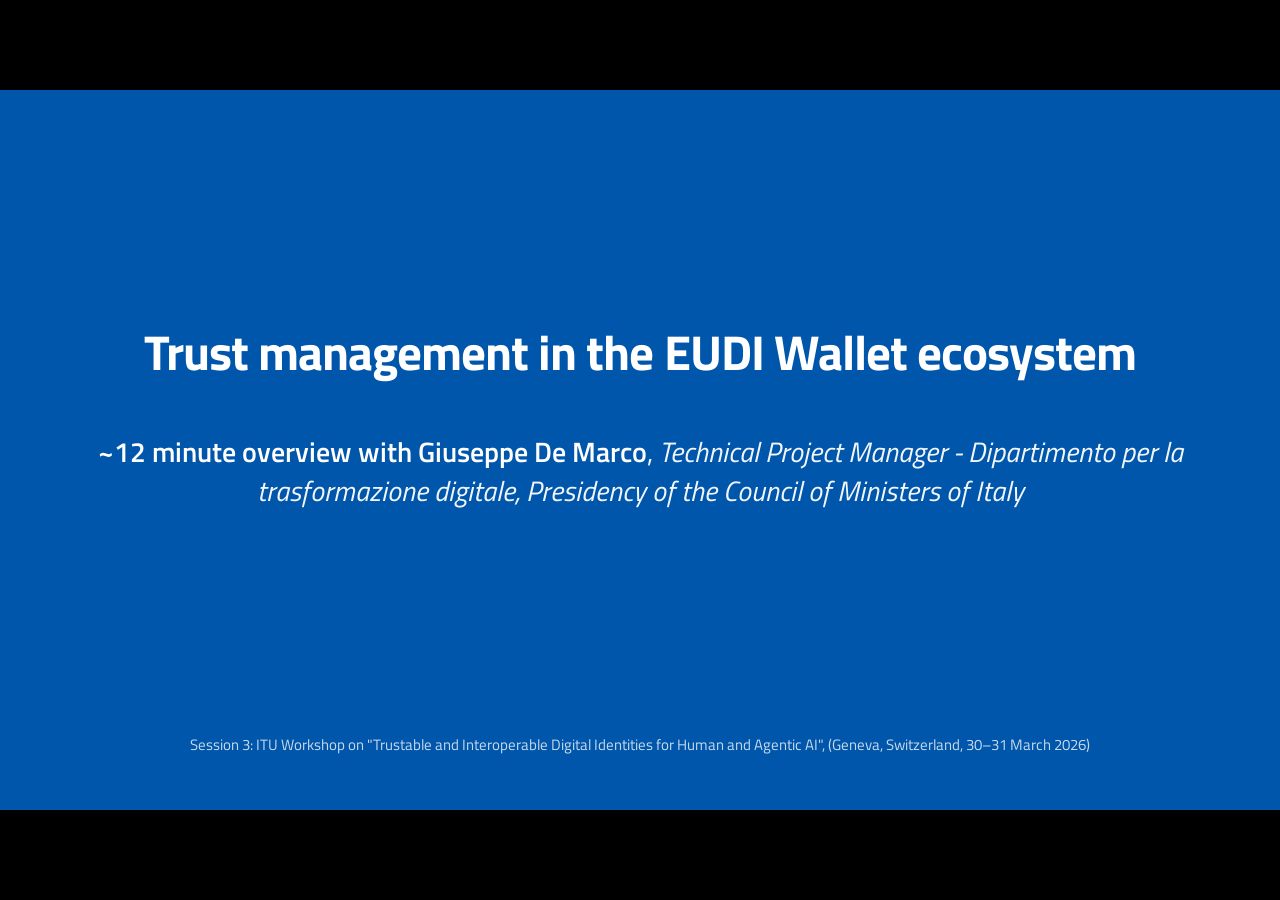
==== commit 258261c7: "deploy: dcfe4e813a245efe3edf21ddde2b308b7197afd9" ====
--- a/index.html
+++ b/index.html
@@ -1,4 +1,4 @@
-<!DOCTYPE html><html lang="C"><head><title>Trust management in the EUDI Wallet ecosystem</title><meta property="og:title" content="Trust management in the EUDI Wallet ecosystem"><meta charset="UTF-8"><meta name="viewport" content="width=device-width,height=device-height,initial-scale=1.0"><meta name="apple-mobile-web-app-capable" content="yes"><meta http-equiv="X-UA-Compatible" content="ie=edge"><meta property="og:type" content="website"><meta name="twitter:card" content="summary"><style>@media screen{body[data-bespoke-view=""] .bespoke-marp-parent>.bespoke-marp-osc>button,body[data-bespoke-view=next] .bespoke-marp-parent>.bespoke-marp-osc>button,body[data-bespoke-view=overview] button.bespoke-marp-overview-close,body[data-bespoke-view=presenter] .bespoke-marp-presenter-container .bespoke-marp-presenter-info-container .bespoke-marp-presenter-info-page-area .bespoke-marp-presenter-info-page,body[data-bespoke-view=presenter] .bespoke-marp-presenter-container .bespoke-marp-presenter-info-container button,body[data-bespoke-view=presenter] .bespoke-marp-presenter-container .bespoke-marp-presenter-note-container button{appearance:none;background-color:initial;border:0;color:inherit;cursor:pointer;font-size:inherit;opacity:.8;outline:none;padding:0;transition:opacity .2s linear;-webkit-tap-highlight-color:transparent}body[data-bespoke-view=""] .bespoke-marp-parent>.bespoke-marp-osc>button:disabled,body[data-bespoke-view=next] .bespoke-marp-parent>.bespoke-marp-osc>button:disabled,body[data-bespoke-view=overview] button.bespoke-marp-overview-close:disabled,body[data-bespoke-view=presenter] .bespoke-marp-presenter-container .bespoke-marp-presenter-info-container .bespoke-marp-presenter-info-page-area .bespoke-marp-presenter-info-page:disabled,body[data-bespoke-view=presenter] .bespoke-marp-presenter-container .bespoke-marp-presenter-info-container button:disabled,body[data-bespoke-view=presenter] .bespoke-marp-presenter-container .bespoke-marp-presenter-note-container button:disabled{cursor:not-allowed;opacity:.15!important}body[data-bespoke-view=""] .bespoke-marp-parent>.bespoke-marp-osc>button:hover,body[data-bespoke-view=next] .bespoke-marp-parent>.bespoke-marp-osc>button:hover,body[data-bespoke-view=overview] button.bespoke-marp-overview-close:hover,body[data-bespoke-view=presenter] .bespoke-marp-presenter-container .bespoke-marp-presenter-info-container .bespoke-marp-presenter-info-page-area .bespoke-marp-presenter-info-page:hover,body[data-bespoke-view=presenter] .bespoke-marp-presenter-container .bespoke-marp-presenter-info-container button:hover,body[data-bespoke-view=presenter] .bespoke-marp-presenter-container .bespoke-marp-presenter-note-container button:hover{opacity:1}body[data-bespoke-view=""] .bespoke-marp-parent>.bespoke-marp-osc>button:hover:active,body[data-bespoke-view=next] .bespoke-marp-parent>.bespoke-marp-osc>button:hover:active,body[data-bespoke-view=overview] button.bespoke-marp-overview-close:hover:active,body[data-bespoke-view=presenter] .bespoke-marp-presenter-container .bespoke-marp-presenter-info-container .bespoke-marp-presenter-info-page-area .bespoke-marp-presenter-info-page:hover:active,body[data-bespoke-view=presenter] .bespoke-marp-presenter-container .bespoke-marp-presenter-info-container button:hover:active,body[data-bespoke-view=presenter] .bespoke-marp-presenter-container .bespoke-marp-presenter-note-container button:hover:active{opacity:.6}body[data-bespoke-view=""] .bespoke-marp-parent>.bespoke-marp-osc>button:hover:not(:disabled),body[data-bespoke-view=next] .bespoke-marp-parent>.bespoke-marp-osc>button:hover:not(:disabled),body[data-bespoke-view=overview] button.bespoke-marp-overview-close:hover:not(:disabled),body[data-bespoke-view=presenter] .bespoke-marp-presenter-container .bespoke-marp-presenter-info-container .bespoke-marp-presenter-info-page-area .bespoke-marp-presenter-info-page:hover:not(:disabled),body[data-bespoke-view=presenter] .bespoke-marp-presenter-container .bespoke-marp-presenter-info-container button:hover:not(:disabled),body[data-bespoke-view=presenter] .bespoke-marp-presenter-container .bespoke-marp-presenter-note-container button:hover:not(:disabled){transition:none}body[data-bespoke-view=""] .bespoke-marp-parent>.bespoke-marp-osc>button[data-bespoke-marp-osc=prev],body[data-bespoke-view=next] .bespoke-marp-parent>.bespoke-marp-osc>button[data-bespoke-marp-osc=prev],body[data-bespoke-view=presenter] .bespoke-marp-presenter-container .bespoke-marp-presenter-info-container button.bespoke-marp-presenter-info-page-prev{background:#0000 url("[data-uri]") no-repeat 50%;background-size:contain;overflow:hidden;text-indent:100%;white-space:nowrap}body[data-bespoke-view=""] .bespoke-marp-parent>.bespoke-marp-osc>button[data-bespoke-marp-osc=next],body[data-bespoke-view=next] .bespoke-marp-parent>.bespoke-marp-osc>button[data-bespoke-marp-osc=next],body[data-bespoke-view=presenter] .bespoke-marp-presenter-container .bespoke-marp-presenter-info-container button.bespoke-marp-presenter-info-page-next{background:#0000 url("[data-uri]") no-repeat 50%;background-size:contain;overflow:hidden;text-indent:100%;white-space:nowrap}body[data-bespoke-view=""] .bespoke-marp-parent>.bespoke-marp-osc>button[data-bespoke-marp-osc=fullscreen],body[data-bespoke-view=next] .bespoke-marp-parent>.bespoke-marp-osc>button[data-bespoke-marp-osc=fullscreen]{background:#0000 url("[data-uri]") no-repeat 50%;background-size:contain;overflow:hidden;text-indent:100%;white-space:nowrap}body[data-bespoke-view=""] .bespoke-marp-parent>.bespoke-marp-osc>button.exit[data-bespoke-marp-osc=fullscreen],body[data-bespoke-view=next] .bespoke-marp-parent>.bespoke-marp-osc>button.exit[data-bespoke-marp-osc=fullscreen]{background-image:url("[data-uri]")}body[data-bespoke-view=""] .bespoke-marp-parent>.bespoke-marp-osc>button[data-bespoke-marp-osc=presenter],body[data-bespoke-view=next] .bespoke-marp-parent>.bespoke-marp-osc>button[data-bespoke-marp-osc=presenter]{background:#0000 url("[data-uri]") no-repeat 50%;background-size:contain;overflow:hidden;text-indent:100%;white-space:nowrap}body[data-bespoke-view=overview] button.bespoke-marp-overview-close,body[data-bespoke-view=presenter] .bespoke-marp-presenter-container .bespoke-marp-presenter-note-container button.bespoke-marp-presenter-note-bigger{background:#0000 url("[data-uri]") no-repeat 50%;background-size:contain;overflow:hidden;text-indent:100%;white-space:nowrap}body[data-bespoke-view=presenter] .bespoke-marp-presenter-container .bespoke-marp-presenter-note-container button.bespoke-marp-presenter-note-smaller{background:#0000 url("[data-uri]") no-repeat 50%;background-size:contain;overflow:hidden;text-indent:100%;white-space:nowrap}body[data-bespoke-view=""] .bespoke-marp-parent>.bespoke-marp-osc>button[data-bespoke-marp-osc=overview],body[data-bespoke-view=next] .bespoke-marp-parent>.bespoke-marp-osc>button[data-bespoke-marp-osc=overview]{background:#0000 url("[data-uri]") no-repeat 50%;background-size:contain;overflow:hidden;text-indent:100%;white-space:nowrap}}@keyframes __bespoke_marp_transition_reduced_outgoing__{0%{opacity:1}to{opacity:0}}@keyframes __bespoke_marp_transition_reduced_incoming__{0%{mix-blend-mode:plus-lighter;opacity:0}to{mix-blend-mode:plus-lighter;opacity:1}}.bespoke-marp-note,.bespoke-marp-osc,.bespoke-progress-parent{display:none;transition:none}@media screen{::view-transition-group(*){animation-duration:var(--marp-bespoke-transition-animation-duration,.5s);animation-timing-function:ease}::view-transition-new(*),::view-transition-old(*){animation-delay:0s;animation-direction:var(--marp-bespoke-transition-animation-direction,normal);animation-duration:var(--marp-bespoke-transition-animation-duration,.5s);animation-fill-mode:both;animation-name:var(--marp-bespoke-transition-animation-name,var(--marp-bespoke-transition-animation-name-fallback,__bespoke_marp_transition_no_animation__));mix-blend-mode:normal}::view-transition-old(*){--marp-bespoke-transition-animation-name-fallback:__bespoke_marp_transition_reduced_outgoing__;animation-timing-function:ease}::view-transition-new(*){--marp-bespoke-transition-animation-name-fallback:__bespoke_marp_transition_reduced_incoming__;animation-timing-function:ease}::view-transition-new(root),::view-transition-old(root){animation-timing-function:linear}::view-transition-new(__bespoke_marp_transition_osc__),::view-transition-old(__bespoke_marp_transition_osc__){animation-duration:0s!important;animation-name:__bespoke_marp_transition_osc__!important}::view-transition-new(__bespoke_marp_transition_osc__){opacity:0!important}.bespoke-marp-transition-warming-up::view-transition-group(*),.bespoke-marp-transition-warming-up::view-transition-new(*),.bespoke-marp-transition-warming-up::view-transition-old(*){animation-play-state:paused!important}body,html{height:100%;margin:0}body{background:#000;overflow:hidden}svg.bespoke-marp-slide{content-visibility:hidden;interactivity:inert;opacity:0;pointer-events:none;z-index:-1}svg.bespoke-marp-slide:not(.bespoke-marp-active) *{view-transition-name:none!important}svg.bespoke-marp-slide.bespoke-marp-active{content-visibility:visible;interactivity:auto;opacity:1;pointer-events:auto;z-index:0}svg.bespoke-marp-slide.bespoke-marp-active.bespoke-marp-active-ready *{animation-name:__bespoke_marp__!important}@supports not (content-visibility:hidden){svg.bespoke-marp-slide[data-bespoke-marp-load=hideable]{display:none}svg.bespoke-marp-slide[data-bespoke-marp-load=hideable].bespoke-marp-active{display:block}}}@media screen and (prefers-reduced-motion:reduce){svg.bespoke-marp-slide *{view-transition-name:none!important}}@media screen{[data-bespoke-marp-fragment=inactive]{visibility:hidden}body[data-bespoke-view=""] .bespoke-marp-parent,body[data-bespoke-view=next] .bespoke-marp-parent{inset:0;position:absolute}body[data-bespoke-view=""] .bespoke-marp-parent>.bespoke-marp-osc,body[data-bespoke-view=next] .bespoke-marp-parent>.bespoke-marp-osc{background:#000000a6;border-radius:7px;bottom:50px;color:#fff;contain:paint;display:block;font-family:Helvetica,Arial,sans-serif;font-size:16px;left:50%;line-height:0;opacity:1;padding:12px;position:absolute;touch-action:manipulation;transform:translateX(-50%);transition:opacity .2s linear;-webkit-user-select:none;user-select:none;view-transition-name:__bespoke_marp_transition_osc__;white-space:nowrap;will-change:transform;z-index:1}body[data-bespoke-view=""] .bespoke-marp-parent>.bespoke-marp-osc>:where(*),body[data-bespoke-view=next] .bespoke-marp-parent>.bespoke-marp-osc>:where(*){margin-left:6px}body[data-bespoke-view=""] .bespoke-marp-parent>.bespoke-marp-osc>:where(*):where(:first-child),body[data-bespoke-view=next] .bespoke-marp-parent>.bespoke-marp-osc>:where(*):where(:first-child){margin-left:0}body[data-bespoke-view=""] .bespoke-marp-parent>.bespoke-marp-osc>span,body[data-bespoke-view=next] .bespoke-marp-parent>.bespoke-marp-osc>span{opacity:.8}body[data-bespoke-view=""] .bespoke-marp-parent>.bespoke-marp-osc>span[data-bespoke-marp-osc=page],body[data-bespoke-view=next] .bespoke-marp-parent>.bespoke-marp-osc>span[data-bespoke-marp-osc=page]{display:inline-block;min-width:140px;text-align:center}body[data-bespoke-view=""] .bespoke-marp-parent>.bespoke-marp-osc>button[data-bespoke-marp-osc=fullscreen],body[data-bespoke-view=""] .bespoke-marp-parent>.bespoke-marp-osc>button[data-bespoke-marp-osc=next],body[data-bespoke-view=""] .bespoke-marp-parent>.bespoke-marp-osc>button[data-bespoke-marp-osc=overview],body[data-bespoke-view=""] .bespoke-marp-parent>.bespoke-marp-osc>button[data-bespoke-marp-osc=presenter],body[data-bespoke-view=""] .bespoke-marp-parent>.bespoke-marp-osc>button[data-bespoke-marp-osc=prev],body[data-bespoke-view=next] .bespoke-marp-parent>.bespoke-marp-osc>button[data-bespoke-marp-osc=fullscreen],body[data-bespoke-view=next] .bespoke-marp-parent>.bespoke-marp-osc>button[data-bespoke-marp-osc=next],body[data-bespoke-view=next] .bespoke-marp-parent>.bespoke-marp-osc>button[data-bespoke-marp-osc=overview],body[data-bespoke-view=next] .bespoke-marp-parent>.bespoke-marp-osc>button[data-bespoke-marp-osc=presenter],body[data-bespoke-view=next] .bespoke-marp-parent>.bespoke-marp-osc>button[data-bespoke-marp-osc=prev]{height:32px;line-height:32px;width:32px}body[data-bespoke-view=""] .bespoke-marp-parent.bespoke-marp-inactive,body[data-bespoke-view=next] .bespoke-marp-parent.bespoke-marp-inactive{cursor:none}body[data-bespoke-view=""] .bespoke-marp-parent.bespoke-marp-inactive>.bespoke-marp-osc,body[data-bespoke-view=next] .bespoke-marp-parent.bespoke-marp-inactive>.bespoke-marp-osc{opacity:0;pointer-events:none}body[data-bespoke-view=""] svg.bespoke-marp-slide,body[data-bespoke-view=next] svg.bespoke-marp-slide{height:100%;left:0;position:absolute;top:0;width:100%}body[data-bespoke-view=""] .bespoke-progress-parent{background:#222;display:flex;height:5px;width:100%}body[data-bespoke-view=""] .bespoke-progress-parent+:where(.bespoke-marp-parent){top:5px}body[data-bespoke-view=""] .bespoke-progress-parent .bespoke-progress-bar{background:#0288d1;flex:0 0 0;transition:flex-basis .2s cubic-bezier(0,1,1,1)}body[data-bespoke-view=next]{background:#0000}body[data-bespoke-view=presenter]{background:#161616}body[data-bespoke-view=presenter] .bespoke-marp-presenter-container{display:grid;font-family:Helvetica,Arial,sans-serif;grid-template:"current dragbar next" minmax(140px,1fr) "current dragbar note" 2fr "info    dragbar note" 3em;grid-template-columns:minmax(3px,var(--bespoke-marp-presenter-split-ratio,66%)) 0 minmax(3px,1fr);height:100%;left:0;position:absolute;top:0;width:100%}body[data-bespoke-view=presenter] .bespoke-marp-presenter-container :where(.bespoke-marp-parent){grid-area:current;overflow:hidden;position:relative}body[data-bespoke-view=presenter] .bespoke-marp-presenter-container :where(.bespoke-marp-parent) :where(svg.bespoke-marp-slide){height:calc(100% - 40px);left:20px;pointer-events:none;position:absolute;top:20px;-webkit-user-select:none;user-select:none;width:calc(100% - 40px)}body[data-bespoke-view=presenter] .bespoke-marp-presenter-container :where(.bespoke-marp-parent) :where(svg.bespoke-marp-slide).bespoke-marp-active{filter:drop-shadow(0 3px 10px rgba(0,0,0,.5))}body[data-bespoke-view=presenter] .bespoke-marp-presenter-container .bespoke-marp-presenter-dragbar-container{background:#0288d1;cursor:col-resize;grid-area:dragbar;margin-left:-3px;opacity:0;position:relative;transition:opacity .4s linear .1s;width:6px;z-index:10}body[data-bespoke-view=presenter] .bespoke-marp-presenter-container .bespoke-marp-presenter-dragbar-container:hover{opacity:1}body[data-bespoke-view=presenter] .bespoke-marp-presenter-container .bespoke-marp-presenter-dragbar-container.active{opacity:1;transition-delay:0s}body[data-bespoke-view=presenter] .bespoke-marp-presenter-container .bespoke-marp-presenter-next-container{background:#222;cursor:pointer;display:none;grid-area:next;overflow:hidden;position:relative}body[data-bespoke-view=presenter] .bespoke-marp-presenter-container .bespoke-marp-presenter-next-container.active{display:block}body[data-bespoke-view=presenter] .bespoke-marp-presenter-container .bespoke-marp-presenter-next-container iframe.bespoke-marp-presenter-next{background:#0000;border:0;display:block;filter:drop-shadow(0 3px 10px rgba(0,0,0,.5));height:calc(100% - 40px);left:20px;pointer-events:none;position:absolute;interactivity:inert;top:20px;-webkit-user-select:none;user-select:none;width:calc(100% - 40px)}body[data-bespoke-view=presenter] .bespoke-marp-presenter-container .bespoke-marp-presenter-note-container{background:#222;color:#eee;grid-area:note;position:relative;z-index:1}body[data-bespoke-view=presenter] .bespoke-marp-presenter-container .bespoke-marp-presenter-note-container button{height:1.5em;line-height:1.5em;width:1.5em}body[data-bespoke-view=presenter] .bespoke-marp-presenter-container .bespoke-marp-presenter-note-container .bespoke-marp-presenter-note-wrapper{display:block;inset:0;position:absolute}body[data-bespoke-view=presenter] .bespoke-marp-presenter-container .bespoke-marp-presenter-note-container .bespoke-marp-presenter-note-buttons{background:#000000a6;border-radius:4px;bottom:0;display:flex;gap:4px;margin:12px;opacity:0;padding:6px;pointer-events:none;position:absolute;right:0;transition:opacity .2s linear}body[data-bespoke-view=presenter] .bespoke-marp-presenter-container .bespoke-marp-presenter-note-container .bespoke-marp-presenter-note-buttons:focus-within,body[data-bespoke-view=presenter] .bespoke-marp-presenter-container .bespoke-marp-presenter-note-container .bespoke-marp-presenter-note-wrapper:focus-within+.bespoke-marp-presenter-note-buttons,body[data-bespoke-view=presenter] .bespoke-marp-presenter-container .bespoke-marp-presenter-note-container:hover .bespoke-marp-presenter-note-buttons{opacity:1;pointer-events:auto}body[data-bespoke-view=presenter] .bespoke-marp-presenter-container .bespoke-marp-presenter-note-container .bespoke-marp-note{box-sizing:border-box;font-size:calc(1.1em*var(--bespoke-marp-note-font-scale, 1));height:calc(100% - 40px);margin:20px;overflow:auto;padding-right:3px;white-space:pre-wrap;width:calc(100% - 40px);word-wrap:break-word;scrollbar-color:#eeeeee80 #0000;scrollbar-width:thin}body[data-bespoke-view=presenter] .bespoke-marp-presenter-container .bespoke-marp-presenter-note-container .bespoke-marp-note::-webkit-scrollbar{width:6px}body[data-bespoke-view=presenter] .bespoke-marp-presenter-container .bespoke-marp-presenter-note-container .bespoke-marp-note::-webkit-scrollbar-track{background:#0000}body[data-bespoke-view=presenter] .bespoke-marp-presenter-container .bespoke-marp-presenter-note-container .bespoke-marp-note::-webkit-scrollbar-thumb{background:#eeeeee80;border-radius:6px}body[data-bespoke-view=presenter] .bespoke-marp-presenter-container .bespoke-marp-presenter-note-container .bespoke-marp-note:empty{pointer-events:none}body[data-bespoke-view=presenter] .bespoke-marp-presenter-container .bespoke-marp-presenter-note-container .bespoke-marp-note.active{display:block}body[data-bespoke-view=presenter] .bespoke-marp-presenter-container .bespoke-marp-presenter-note-container .bespoke-marp-note p:first-child{margin-top:0}body[data-bespoke-view=presenter] .bespoke-marp-presenter-container .bespoke-marp-presenter-note-container .bespoke-marp-note p:last-child{margin-bottom:0}body[data-bespoke-view=presenter] .bespoke-marp-presenter-container .bespoke-marp-presenter-info-container{align-items:center;box-sizing:border-box;color:#eee;display:flex;flex-wrap:nowrap;grid-area:info;justify-content:center;overflow:hidden;padding:0 10px}body[data-bespoke-view=presenter] .bespoke-marp-presenter-container .bespoke-marp-presenter-info-container .bespoke-marp-presenter-info-page-area,body[data-bespoke-view=presenter] .bespoke-marp-presenter-container .bespoke-marp-presenter-info-container .bespoke-marp-presenter-info-time,body[data-bespoke-view=presenter] .bespoke-marp-presenter-container .bespoke-marp-presenter-info-container .bespoke-marp-presenter-info-timer{box-sizing:border-box;display:block;padding:0 10px;white-space:nowrap;width:100%}body[data-bespoke-view=presenter] .bespoke-marp-presenter-container .bespoke-marp-presenter-info-container button{height:1.5em;line-height:1.5em;width:1.5em}body[data-bespoke-view=presenter] .bespoke-marp-presenter-container .bespoke-marp-presenter-info-container .bespoke-marp-presenter-info-page-area{order:2;text-align:center}body[data-bespoke-view=presenter] .bespoke-marp-presenter-container .bespoke-marp-presenter-info-container .bespoke-marp-presenter-info-page-area .bespoke-marp-presenter-info-page{display:inline-block;min-width:120px;text-align:center}body[data-bespoke-view=presenter] .bespoke-marp-presenter-container .bespoke-marp-presenter-info-container .bespoke-marp-presenter-info-time{color:#999;order:1;text-align:left}body[data-bespoke-view=presenter] .bespoke-marp-presenter-container .bespoke-marp-presenter-info-container .bespoke-marp-presenter-info-timer{color:#999;order:3;text-align:right}body[data-bespoke-view=presenter] .bespoke-marp-presenter-container .bespoke-marp-presenter-info-container .bespoke-marp-presenter-info-timer:hover{cursor:pointer}body[data-bespoke-view=overview]{background:#161616;overflow:auto}body[data-bespoke-view=overview] [data-bespoke-marp-fragment=inactive]{visibility:visible}body[data-bespoke-view=overview] .bespoke-marp-overview-header{backdrop-filter:blur(4px);background:#222222d9;box-shadow:0 3px 10px #00000080;box-sizing:border-box;display:flex;height:48px;inset:0 0 auto;justify-content:flex-end;padding:10px;position:fixed;z-index:1}body[data-bespoke-view=overview] button.bespoke-marp-overview-close{height:28px;line-height:28px;transform:rotate(45deg);width:28px}body[data-bespoke-view=overview] .bespoke-marp-parent{display:grid;gap:40px;grid-template-columns:repeat(auto-fit,minmax(0,240px));justify-content:space-around;padding:30px}body[data-bespoke-view=overview] .bespoke-marp-parent svg.bespoke-marp-slide{--bov-selected:#0000;--bov-focus:#161616;--bov-focus-outline:#0000;background-image:conic-gradient(#161616 0 0),conic-gradient(var(--bov-focus) 0 0),conic-gradient(var(--bov-focus-outline) 0 0),conic-gradient(var(--bov-selected) 0 0);background-position:5px 5px,3px 3px,2px 2px,0 0;background-repeat:no-repeat;background-size:calc(100% - 10px) calc(100% - 10px),calc(100% - 6px) calc(100% - 6px),calc(100% - 4px) calc(100% - 4px),100% 100%;content-visibility:visible;cursor:pointer;filter:drop-shadow(0 3px 10px rgba(0,0,0,.5));margin:-6px;padding:6px;interactivity:auto;opacity:1;outline:0;pointer-events:auto;scroll-margin-block:30px;width:100%;z-index:0}body[data-bespoke-view=overview] .bespoke-marp-parent svg.bespoke-marp-slide *,body[data-bespoke-view=overview] .bespoke-marp-parent svg.bespoke-marp-slide.bespoke-marp-active *{pointer-events:none;interactivity:inert}body[data-bespoke-view=overview] .bespoke-marp-parent svg.bespoke-marp-slide:active,body[data-bespoke-view=overview] .bespoke-marp-parent svg.bespoke-marp-slide:focus-visible,body[data-bespoke-view=overview] .bespoke-marp-parent svg.bespoke-marp-slide:hover{--bov-focus-outline:#161616}body[data-bespoke-view=overview] .bespoke-marp-parent svg.bespoke-marp-slide:focus-visible,body[data-bespoke-view=overview] .bespoke-marp-parent svg.bespoke-marp-slide:hover{--bov-focus:#999}body[data-bespoke-view=overview] .bespoke-marp-parent svg.bespoke-marp-slide:active{--bov-focus:#eee}body[data-bespoke-view=overview] .bespoke-marp-parent svg.bespoke-marp-slide.bespoke-marp-active{--bov-selected:#0288d1}body[data-bespoke-view=overview]:has(.bespoke-marp-overview-header) .bespoke-marp-parent{padding-top:78px}body[data-bespoke-view=overview]:has(.bespoke-marp-overview-header) .bespoke-marp-parent svg.bespoke-marp-slide{scroll-margin-top:78px}.bespoke-marp-overview{background:#000000a6;inset:0;opacity:0;pointer-events:none;position:fixed;transition:opacity .1s ease;z-index:10}.bespoke-marp-overview iframe{background:#222;border:0;display:block;height:100%;left:0;position:absolute;top:0;width:100%}.bespoke-marp-overview[data-open="1"]{opacity:1;pointer-events:auto}}@media print{.bespoke-marp-overview,.bespoke-marp-presenter-info-container,.bespoke-marp-presenter-next-container,.bespoke-marp-presenter-note-container{display:none}}</style><style>@import url('https://fonts.googleapis.com/css2?family=Titillium+Web:ital,wght@0,300;0,400;0,600;0,700;1,400&display=swap');div#\:\$p > svg > foreignObject > section{width:1280px;height:720px;box-sizing:border-box;overflow:hidden;position:relative;scroll-snap-align:center center;-webkit-text-size-adjust:100%;text-size-adjust:100%}div#\:\$p > svg > foreignObject > section::after{bottom:0;content:attr(data-marpit-pagination);padding:inherit;pointer-events:none;position:absolute;right:0}div#\:\$p > svg > foreignObject > section:not([data-marpit-pagination])::after{display:none}div#\:\$p > svg > foreignObject > section :is(h1, marp-h1){font-size:2em;margin-block:0.67em}div#\:\$p > svg > foreignObject > section video::-webkit-media-controls{will-change:transform}@page {size:1280px 720px;margin:0}@media print{html, body{background-color:#fff;margin:0;page-break-inside:avoid;break-inside:avoid-page}div#\:\$p > svg > foreignObject > section{page-break-before:always;break-before:page}div#\:\$p > svg > foreignObject > section, div#\:\$p > svg > foreignObject > section *{-webkit-print-color-adjust:exact!important;animation-delay:0s!important;animation-duration:0s!important;color-adjust:exact!important;print-color-adjust:exact!important;transition:none!important}div#\:\$p > svg[data-marpit-svg]{display:block;height:100vh;width:100vw}}div#\:\$p > svg > foreignObject > :where(section){container-type:size}div#\:\$p > svg > foreignObject > section img[data-marp-twemoji]{background:transparent;height:1em;margin:0 .05em 0 .1em;vertical-align:-.1em;width:1em}div#\:\$p > svg > foreignObject > :where(section):not([\20 root]){--teal: #008080;--peach: #ffcc99;--accent-blue: #3465a4;--soft-blue: #729fcf;--text: #2d2d2d;--text-muted: #585858;--surface: #ffffff;--surface-tint: #f7fcfb;}div#\:\$p > svg > foreignObject > section{position:relative;box-sizing:border-box;min-height:100%;display:flex;flex-direction:column;background:var(--surface);background-image:linear-gradient(180deg, var(--surface) 0%, var(--surface-tint) 100%);color:var(--text);font-family:'Titillium Web', 'Liberation Sans', Arial, sans-serif;font-size:28px;font-weight:400;line-height:1.38;border-bottom:6px solid var(--teal);padding:48px 56px calc(56px + 2.75em) 56px}div#\:\$p > svg > foreignObject > section{--marpit-root-font-size: 28px}div#\:\$p > svg > foreignObject > section > *:not(footer){position:relative;z-index:1}div#\:\$p > svg > foreignObject > section:not(.lead-blue) > *:not(footer):not(:is(:is(h1, marp-h1), marp-h1)){background:rgba(255, 255, 255, 0.98);padding:0.2em 0.45em;border-radius:3px;box-decoration-break:clone;-webkit-box-decoration-break:clone}div#\:\$p > svg > foreignObject > section :is(h1, marp-h1), div#\:\$p > svg > foreignObject > section marp-h1{color:var(--teal);font-size:1.55em;font-weight:700;letter-spacing:-0.02em;margin:0 0 0.45em 0;padding-bottom:0.2em;border-bottom:4px solid var(--peach)}div#\:\$p > svg > foreignObject > section :is(h2, marp-h2){color:var(--accent-blue);font-size:1.28em;font-weight:600;margin-top:0.15em;margin-bottom:0.4em;padding:0.12em 0 0.12em 0.35em;border-left:6px solid var(--peach)}div#\:\$p > svg > foreignObject > section :is(h3, marp-h3){color:var(--teal);font-size:1.05em;font-weight:600}div#\:\$p > svg > foreignObject > section strong{color:#1a1a1a;font-weight:600}div#\:\$p > svg > foreignObject > section a{color:var(--accent-blue)}div#\:\$p > svg > foreignObject > section ul, div#\:\$p > svg > foreignObject > section ol{line-height:1.35}div#\:\$p > svg > foreignObject > section li::marker{color:var(--teal)}div#\:\$p > svg > foreignObject > section table{font-size:0.82em;border-collapse:collapse;margin:0.4em 0}div#\:\$p > svg > foreignObject > section th{background:#0056ab;color:#fff;font-weight:600;padding:0.35em 0.5em;text-align:left}div#\:\$p > svg > foreignObject > section td{border:1px solid #d8e8e6;padding:0.3em 0.45em;background:rgba(255, 255, 255, 0.92)}div#\:\$p > svg > foreignObject > section tr:nth-child(even) td{background:#f3faf9}div#\:\$p > svg > foreignObject > section blockquote{border-left:5px solid var(--soft-blue);color:var(--text-muted)}div#\:\$p > svg > foreignObject > section code{background:#eef6f5;color:var(--accent-blue);padding:0.08em 0.2em;border-radius:3px;font-family:Consolas, 'Courier New', monospace;font-size:0.9em}div#\:\$p > svg > foreignObject > section footer{color:var(--text-muted);font-size:0.55em;line-height:1.25}div#\:\$p > svg > foreignObject > section > footer{position:absolute;left:56px;right:56px;bottom:56px;margin:0;z-index:0}div#\:\$p > svg > foreignObject > section.responsibilities-matrix :is(:is(h2, marp-h2), marp-h2){margin-top:0;margin-bottom:0.15em}div#\:\$p > svg > foreignObject > section.responsibilities-matrix > p{margin:0 0 0.12em 0}div#\:\$p > svg > foreignObject > section.responsibilities-matrix table{margin-top:0;margin-bottom:0.35em}div#\:\$p > svg > foreignObject > section.lead{justify-content:center;text-align:center;border-bottom-width:0;background:var(--surface);background-image:radial-gradient(ellipse 120% 80% at 50% -20%, rgba(114, 159, 207, 0.18), transparent 55%), linear-gradient(180deg, var(--surface) 0%, var(--surface-tint) 100%)}div#\:\$p > svg > foreignObject > section.lead :is(:is(h1, marp-h1), marp-h1){background:var(--teal);color:#ffffff;border:none;border-bottom:5px solid var(--peach);padding:0.4em 0.55em;margin:0 auto 0.5em auto;max-width:95%;font-size:1.75em;font-weight:700;box-shadow:4px 4px 0 rgba(255, 204, 153, 0.85);text-align:center}div#\:\$p > svg > foreignObject > section.lead p, div#\:\$p > svg > foreignObject > section.lead strong{color:var(--text);font-weight:400}div#\:\$p > svg > foreignObject > section.lead strong{color:var(--accent-blue);font-weight:600}div#\:\$p > svg > foreignObject > section.lead.lead-blue{background:#0056ab;background-image:none;color:#fff;text-align:center;justify-content:center;align-items:center;border-bottom-width:0}div#\:\$p > svg > foreignObject > section.lead.lead-blue :is(:is(h1, marp-h1), marp-h1){background:none;color:#ffffff;border:none;box-shadow:none;padding:0;margin:0.85em auto 0.4em auto;max-width:95%;font-size:1.75em;font-weight:700;text-align:center}div#\:\$p > svg > foreignObject > section.lead.lead-blue p, div#\:\$p > svg > foreignObject > section.lead.lead-blue strong{color:rgba(255, 255, 255, 0.95)}div#\:\$p > svg > foreignObject > section.lead.lead-blue strong{color:#fff;font-weight:600}div#\:\$p > svg > foreignObject > section.lead.lead-blue footer{color:rgba(255, 255, 255, 0.78)}div#\:\$p > svg > foreignObject > section.lead.lead-blue::after{color:rgba(255, 255, 255, 0.75)}div#\:\$p > svg > foreignObject > section.why-matters :is(h2, marp-h2){margin:0 0 0.3em 0}div#\:\$p > svg > foreignObject > section.why-matters .why-split{display:grid;grid-template-columns:minmax(0, 0.42fr) minmax(0, 1.58fr);gap:calc(var(--marpit-root-font-size, 1rem) * 1) calc(var(--marpit-root-font-size, 1rem) * 1.15);align-items:start;width:100%}div#\:\$p > svg > foreignObject > section.why-matters .why-split-left{font-size:0.78em;line-height:1.36;min-width:0}div#\:\$p > svg > foreignObject > section.why-matters div#\:\$p > svg > foreignObject > section section.why-split-left{--marpit-root-font-size: 0.78em}div#\:\$p > svg > foreignObject > section.why-matters .why-split-left p{margin:0 0 0.45em 0}div#\:\$p > svg > foreignObject > section.why-matters .why-split-left ul{margin:0;padding-left:1.05em}div#\:\$p > svg > foreignObject > section.why-matters .why-split-left li{margin:0.12em 0}div#\:\$p > svg > foreignObject > section.why-matters .why-split-right{min-width:0;text-align:center}div#\:\$p > svg > foreignObject > section.why-matters .why-split-right img[alt="diagram"]{display:block;width:auto;max-width:100%;max-height:min(560px, 74vh);height:auto;margin:0 auto;object-fit:contain;object-position:center top}div#\:\$p > svg > foreignObject > section.eidas-distributed-slide :is(h2, marp-h2){margin:0 0 0.35em 0;font-size:1.05em;line-height:1.18}div#\:\$p > svg > foreignObject > section.eidas-distributed-slide .eidas-split{display:grid;grid-template-columns:minmax(0, 0.78fr) minmax(0, 1.22fr);gap:calc(var(--marpit-root-font-size, 1rem) * 1) calc(var(--marpit-root-font-size, 1rem) * 1.1);align-items:center;width:100%}div#\:\$p > svg > foreignObject > section.eidas-distributed-slide .eidas-split-left{font-size:0.82em;line-height:1.38;min-width:0}div#\:\$p > svg > foreignObject > section.eidas-distributed-slide div#\:\$p > svg > foreignObject > section section.eidas-split-left{--marpit-root-font-size: 0.82em}div#\:\$p > svg > foreignObject > section.eidas-distributed-slide .eidas-split-left ol{margin:0.4em 0 0;padding-left:1.2em}div#\:\$p > svg > foreignObject > section.eidas-distributed-slide .eidas-split-left li{margin:0.18em 0}div#\:\$p > svg > foreignObject > section.eidas-distributed-slide .eidas-split-right{min-width:0;text-align:center}div#\:\$p > svg > foreignObject > section.eidas-distributed-slide .eidas-split-right img[alt="diagram"]{display:block;width:auto;max-width:100%;max-height:min(540px, 66vh);height:auto;margin:0 auto;object-fit:contain;object-position:center center}div#\:\$p > svg > foreignObject > section.wallet-spotlight{padding:48px 56px calc(56px + 2.75em) 56px}div#\:\$p > svg > foreignObject > section.wallet-spotlight > *:not(footer):not(:is(:is(h1, marp-h1), marp-h1)){padding:0.2em 0.45em}div#\:\$p > svg > foreignObject > section.wallet-spotlight :is(:is(h2, marp-h2), marp-h2){margin:0 0 0.38em 0;padding:0.12em 0 0.12em 0.35em}div#\:\$p > svg > foreignObject > section.wallet-spotlight > p{margin:0 0 0.42em 0;font-size:1em;line-height:1.38}div#\:\$p > svg > foreignObject > section.wallet-spotlight img[alt='diagram'], div#\:\$p > svg > foreignObject > section.wallet-spotlight :is(:is(pre, marp-pre), div).mermaid{margin:0.35em auto 0}div#\:\$p > svg > foreignObject > section.wallet-spotlight img[alt='diagram']{display:block;width:auto;max-width:100%;max-height:min(620px, 84vh);height:auto;object-fit:contain;object-position:center top}div#\:\$p > svg > foreignObject > section.wallet-spotlight :is(:is(pre, marp-pre), div).mermaid{max-height:min(620px, 84vh);overflow:hidden;margin-bottom:0;padding:0;line-height:1.2}div#\:\$p > svg > foreignObject > section.wallet-spotlight :is(:is(pre, marp-pre), div).mermaid svg{display:block;max-width:100%!important;max-height:min(620px, 84vh)!important;height:auto!important;margin:0 auto}div#\:\$p > svg > foreignObject > section.wscd-split :is(:is(h2, marp-h2), marp-h2){margin:0 0 0.28em 0}div#\:\$p > svg > foreignObject > section.wscd-split > ul{margin:0 0 0.28em 0;font-size:0.88em;line-height:1.32}div#\:\$p > svg > foreignObject > section.wscd-split > ul > li{margin:0.08em 0}div#\:\$p > svg > foreignObject > section.wscd-split img[alt='diagram']{display:block;width:100%;max-width:100%;height:auto;max-height:min(300px, 48vh);margin:0.2em auto 0;object-fit:contain;object-position:center center}div#\:\$p > svg > foreignObject > section.registration-graph{padding:32px 52px calc(52px + 2.65em) 52px}div#\:\$p > svg > foreignObject > section.registration-graph :is(:is(h2, marp-h2), marp-h2){margin:0 0 0.06em 0;padding:0.06em 0 0.06em 0.35em}div#\:\$p > svg > foreignObject > section.registration-graph > *:not(footer):not(:is(:is(h1, marp-h1), marp-h1)){padding:0.06em 0.35em}div#\:\$p > svg > foreignObject > section.registration-graph > p{margin:0;line-height:0}div#\:\$p > svg > foreignObject > section.registration-graph img[alt='diagram']{display:block;width:100%;max-width:100%;height:auto;max-height:min(520px, 58vh);margin:0.02em auto 0;object-fit:contain;object-position:center top}div#\:\$p > svg > foreignObject > section.latency-fullbleed{padding:0!important;margin:0;border-bottom:none;justify-content:stretch;overflow:hidden}div#\:\$p > svg > foreignObject > section.latency-fullbleed footer{display:none!important}div#\:\$p > svg > foreignObject > section.latency-fullbleed [data-marpit-advanced-background-container='true']{width:100%!important;height:100%!important;max-width:100%;max-height:100%;margin:0!important;padding:0!important;box-sizing:border-box;overflow:hidden}div#\:\$p > svg > foreignObject > section.latency-fullbleed [data-marpit-advanced-background-container='true'] figure{width:100%!important;height:100%!important;max-width:100%;max-height:100%;margin:0!important;padding:0!important;box-sizing:border-box;background-size:contain!important;background-position:center center;background-repeat:no-repeat}div#\:\$p > svg > foreignObject > section.trust-proxy-slide :is(:is(h2, marp-h2), marp-h2){margin-top:0;margin-bottom:0.2em}div#\:\$p > svg > foreignObject > section.trust-proxy-slide > p{margin:0;line-height:0}div#\:\$p > svg > foreignObject > section.trust-proxy-slide img{display:block;box-sizing:border-box;max-width:100%;width:auto;height:auto;max-height:min(58vh, 620px);margin:0.1em auto 0;object-fit:contain;object-position:center top}div#\:\$p > svg > foreignObject > section[data-marpit-advanced-background="background"]{columns:initial!important;display:block!important;padding:0!important}div#\:\$p > svg > foreignObject > section[data-marpit-advanced-background="background"]::before, div#\:\$p > svg > foreignObject > section[data-marpit-advanced-background="background"]::after, div#\:\$p > svg > foreignObject > section[data-marpit-advanced-background="content"]::before, div#\:\$p > svg > foreignObject > section[data-marpit-advanced-background="content"]::after{display:none!important}div#\:\$p > svg > foreignObject > section[data-marpit-advanced-background="background"] > div[data-marpit-advanced-background-container]{all:initial;display:flex;flex-direction:row;height:100%;overflow:hidden;width:100%}div#\:\$p > svg > foreignObject > section[data-marpit-advanced-background="background"] > div[data-marpit-advanced-background-container][data-marpit-advanced-background-direction="vertical"]{flex-direction:column}div#\:\$p > svg > foreignObject > section[data-marpit-advanced-background="background"][data-marpit-advanced-background-split] > div[data-marpit-advanced-background-container]{width:var(--marpit-advanced-background-split, 50%)}div#\:\$p > svg > foreignObject > section[data-marpit-advanced-background="background"][data-marpit-advanced-background-split="right"] > div[data-marpit-advanced-background-container]{margin-left:calc(100% - var(--marpit-advanced-background-split, 50%))}div#\:\$p > svg > foreignObject > section[data-marpit-advanced-background="background"] > div[data-marpit-advanced-background-container] > figure{all:initial;background-position:center;background-repeat:no-repeat;background-size:cover;flex:auto;margin:0}div#\:\$p > svg > foreignObject > section[data-marpit-advanced-background="background"] > div[data-marpit-advanced-background-container] > figure > figcaption{position:absolute;border:0;clip:rect(0, 0, 0, 0);height:1px;margin:-1px;overflow:hidden;padding:0;white-space:nowrap;width:1px}div#\:\$p > svg > foreignObject > section[data-marpit-advanced-background="content"], div#\:\$p > svg > foreignObject > section[data-marpit-advanced-background="pseudo"]{background:transparent!important}div#\:\$p > svg > foreignObject > section[data-marpit-advanced-background="pseudo"], div#\:\$p > svg[data-marpit-svg] > foreignObject[data-marpit-advanced-background="pseudo"]{pointer-events:none!important}div#\:\$p > svg > foreignObject > section[data-marpit-advanced-background-split]{width:100%;height:100%}
+<!DOCTYPE html><html lang="C"><head><title>Trust management in the EUDI Wallet ecosystem</title><meta property="og:title" content="Trust management in the EUDI Wallet ecosystem"><meta charset="UTF-8"><meta name="viewport" content="width=device-width,height=device-height,initial-scale=1.0"><meta name="apple-mobile-web-app-capable" content="yes"><meta http-equiv="X-UA-Compatible" content="ie=edge"><meta property="og:type" content="website"><meta name="twitter:card" content="summary"><style>@media screen{body[data-bespoke-view=""] .bespoke-marp-parent>.bespoke-marp-osc>button,body[data-bespoke-view=next] .bespoke-marp-parent>.bespoke-marp-osc>button,body[data-bespoke-view=overview] button.bespoke-marp-overview-close,body[data-bespoke-view=presenter] .bespoke-marp-presenter-container .bespoke-marp-presenter-info-container .bespoke-marp-presenter-info-page-area .bespoke-marp-presenter-info-page,body[data-bespoke-view=presenter] .bespoke-marp-presenter-container .bespoke-marp-presenter-info-container button,body[data-bespoke-view=presenter] .bespoke-marp-presenter-container .bespoke-marp-presenter-note-container button{appearance:none;background-color:initial;border:0;color:inherit;cursor:pointer;font-size:inherit;opacity:.8;outline:none;padding:0;transition:opacity .2s linear;-webkit-tap-highlight-color:transparent}body[data-bespoke-view=""] .bespoke-marp-parent>.bespoke-marp-osc>button:disabled,body[data-bespoke-view=next] .bespoke-marp-parent>.bespoke-marp-osc>button:disabled,body[data-bespoke-view=overview] button.bespoke-marp-overview-close:disabled,body[data-bespoke-view=presenter] .bespoke-marp-presenter-container .bespoke-marp-presenter-info-container .bespoke-marp-presenter-info-page-area .bespoke-marp-presenter-info-page:disabled,body[data-bespoke-view=presenter] .bespoke-marp-presenter-container .bespoke-marp-presenter-info-container button:disabled,body[data-bespoke-view=presenter] .bespoke-marp-presenter-container .bespoke-marp-presenter-note-container button:disabled{cursor:not-allowed;opacity:.15!important}body[data-bespoke-view=""] .bespoke-marp-parent>.bespoke-marp-osc>button:hover,body[data-bespoke-view=next] .bespoke-marp-parent>.bespoke-marp-osc>button:hover,body[data-bespoke-view=overview] button.bespoke-marp-overview-close:hover,body[data-bespoke-view=presenter] .bespoke-marp-presenter-container .bespoke-marp-presenter-info-container .bespoke-marp-presenter-info-page-area .bespoke-marp-presenter-info-page:hover,body[data-bespoke-view=presenter] .bespoke-marp-presenter-container .bespoke-marp-presenter-info-container button:hover,body[data-bespoke-view=presenter] .bespoke-marp-presenter-container .bespoke-marp-presenter-note-container button:hover{opacity:1}body[data-bespoke-view=""] .bespoke-marp-parent>.bespoke-marp-osc>button:hover:active,body[data-bespoke-view=next] .bespoke-marp-parent>.bespoke-marp-osc>button:hover:active,body[data-bespoke-view=overview] button.bespoke-marp-overview-close:hover:active,body[data-bespoke-view=presenter] .bespoke-marp-presenter-container .bespoke-marp-presenter-info-container .bespoke-marp-presenter-info-page-area .bespoke-marp-presenter-info-page:hover:active,body[data-bespoke-view=presenter] .bespoke-marp-presenter-container .bespoke-marp-presenter-info-container button:hover:active,body[data-bespoke-view=presenter] .bespoke-marp-presenter-container .bespoke-marp-presenter-note-container button:hover:active{opacity:.6}body[data-bespoke-view=""] .bespoke-marp-parent>.bespoke-marp-osc>button:hover:not(:disabled),body[data-bespoke-view=next] .bespoke-marp-parent>.bespoke-marp-osc>button:hover:not(:disabled),body[data-bespoke-view=overview] button.bespoke-marp-overview-close:hover:not(:disabled),body[data-bespoke-view=presenter] .bespoke-marp-presenter-container .bespoke-marp-presenter-info-container .bespoke-marp-presenter-info-page-area .bespoke-marp-presenter-info-page:hover:not(:disabled),body[data-bespoke-view=presenter] .bespoke-marp-presenter-container .bespoke-marp-presenter-info-container button:hover:not(:disabled),body[data-bespoke-view=presenter] .bespoke-marp-presenter-container .bespoke-marp-presenter-note-container button:hover:not(:disabled){transition:none}body[data-bespoke-view=""] .bespoke-marp-parent>.bespoke-marp-osc>button[data-bespoke-marp-osc=prev],body[data-bespoke-view=next] .bespoke-marp-parent>.bespoke-marp-osc>button[data-bespoke-marp-osc=prev],body[data-bespoke-view=presenter] .bespoke-marp-presenter-container .bespoke-marp-presenter-info-container button.bespoke-marp-presenter-info-page-prev{background:#0000 url("[data-uri]") no-repeat 50%;background-size:contain;overflow:hidden;text-indent:100%;white-space:nowrap}body[data-bespoke-view=""] .bespoke-marp-parent>.bespoke-marp-osc>button[data-bespoke-marp-osc=next],body[data-bespoke-view=next] .bespoke-marp-parent>.bespoke-marp-osc>button[data-bespoke-marp-osc=next],body[data-bespoke-view=presenter] .bespoke-marp-presenter-container .bespoke-marp-presenter-info-container button.bespoke-marp-presenter-info-page-next{background:#0000 url("[data-uri]") no-repeat 50%;background-size:contain;overflow:hidden;text-indent:100%;white-space:nowrap}body[data-bespoke-view=""] .bespoke-marp-parent>.bespoke-marp-osc>button[data-bespoke-marp-osc=fullscreen],body[data-bespoke-view=next] .bespoke-marp-parent>.bespoke-marp-osc>button[data-bespoke-marp-osc=fullscreen]{background:#0000 url("[data-uri]") no-repeat 50%;background-size:contain;overflow:hidden;text-indent:100%;white-space:nowrap}body[data-bespoke-view=""] .bespoke-marp-parent>.bespoke-marp-osc>button.exit[data-bespoke-marp-osc=fullscreen],body[data-bespoke-view=next] .bespoke-marp-parent>.bespoke-marp-osc>button.exit[data-bespoke-marp-osc=fullscreen]{background-image:url("[data-uri]")}body[data-bespoke-view=""] .bespoke-marp-parent>.bespoke-marp-osc>button[data-bespoke-marp-osc=presenter],body[data-bespoke-view=next] .bespoke-marp-parent>.bespoke-marp-osc>button[data-bespoke-marp-osc=presenter]{background:#0000 url("[data-uri]") no-repeat 50%;background-size:contain;overflow:hidden;text-indent:100%;white-space:nowrap}body[data-bespoke-view=overview] button.bespoke-marp-overview-close,body[data-bespoke-view=presenter] .bespoke-marp-presenter-container .bespoke-marp-presenter-note-container button.bespoke-marp-presenter-note-bigger{background:#0000 url("[data-uri]") no-repeat 50%;background-size:contain;overflow:hidden;text-indent:100%;white-space:nowrap}body[data-bespoke-view=presenter] .bespoke-marp-presenter-container .bespoke-marp-presenter-note-container button.bespoke-marp-presenter-note-smaller{background:#0000 url("[data-uri]") no-repeat 50%;background-size:contain;overflow:hidden;text-indent:100%;white-space:nowrap}body[data-bespoke-view=""] .bespoke-marp-parent>.bespoke-marp-osc>button[data-bespoke-marp-osc=overview],body[data-bespoke-view=next] .bespoke-marp-parent>.bespoke-marp-osc>button[data-bespoke-marp-osc=overview]{background:#0000 url("[data-uri]") no-repeat 50%;background-size:contain;overflow:hidden;text-indent:100%;white-space:nowrap}}@keyframes __bespoke_marp_transition_reduced_outgoing__{0%{opacity:1}to{opacity:0}}@keyframes __bespoke_marp_transition_reduced_incoming__{0%{mix-blend-mode:plus-lighter;opacity:0}to{mix-blend-mode:plus-lighter;opacity:1}}.bespoke-marp-note,.bespoke-marp-osc,.bespoke-progress-parent{display:none;transition:none}@media screen{::view-transition-group(*){animation-duration:var(--marp-bespoke-transition-animation-duration,.5s);animation-timing-function:ease}::view-transition-new(*),::view-transition-old(*){animation-delay:0s;animation-direction:var(--marp-bespoke-transition-animation-direction,normal);animation-duration:var(--marp-bespoke-transition-animation-duration,.5s);animation-fill-mode:both;animation-name:var(--marp-bespoke-transition-animation-name,var(--marp-bespoke-transition-animation-name-fallback,__bespoke_marp_transition_no_animation__));mix-blend-mode:normal}::view-transition-old(*){--marp-bespoke-transition-animation-name-fallback:__bespoke_marp_transition_reduced_outgoing__;animation-timing-function:ease}::view-transition-new(*){--marp-bespoke-transition-animation-name-fallback:__bespoke_marp_transition_reduced_incoming__;animation-timing-function:ease}::view-transition-new(root),::view-transition-old(root){animation-timing-function:linear}::view-transition-new(__bespoke_marp_transition_osc__),::view-transition-old(__bespoke_marp_transition_osc__){animation-duration:0s!important;animation-name:__bespoke_marp_transition_osc__!important}::view-transition-new(__bespoke_marp_transition_osc__){opacity:0!important}.bespoke-marp-transition-warming-up::view-transition-group(*),.bespoke-marp-transition-warming-up::view-transition-new(*),.bespoke-marp-transition-warming-up::view-transition-old(*){animation-play-state:paused!important}body,html{height:100%;margin:0}body{background:#000;overflow:hidden}svg.bespoke-marp-slide{content-visibility:hidden;interactivity:inert;opacity:0;pointer-events:none;z-index:-1}svg.bespoke-marp-slide:not(.bespoke-marp-active) *{view-transition-name:none!important}svg.bespoke-marp-slide.bespoke-marp-active{content-visibility:visible;interactivity:auto;opacity:1;pointer-events:auto;z-index:0}svg.bespoke-marp-slide.bespoke-marp-active.bespoke-marp-active-ready *{animation-name:__bespoke_marp__!important}@supports not (content-visibility:hidden){svg.bespoke-marp-slide[data-bespoke-marp-load=hideable]{display:none}svg.bespoke-marp-slide[data-bespoke-marp-load=hideable].bespoke-marp-active{display:block}}}@media screen and (prefers-reduced-motion:reduce){svg.bespoke-marp-slide *{view-transition-name:none!important}}@media screen{[data-bespoke-marp-fragment=inactive]{visibility:hidden}body[data-bespoke-view=""] .bespoke-marp-parent,body[data-bespoke-view=next] .bespoke-marp-parent{inset:0;position:absolute}body[data-bespoke-view=""] .bespoke-marp-parent>.bespoke-marp-osc,body[data-bespoke-view=next] .bespoke-marp-parent>.bespoke-marp-osc{background:#000000a6;border-radius:7px;bottom:50px;color:#fff;contain:paint;display:block;font-family:Helvetica,Arial,sans-serif;font-size:16px;left:50%;line-height:0;opacity:1;padding:12px;position:absolute;touch-action:manipulation;transform:translateX(-50%);transition:opacity .2s linear;-webkit-user-select:none;user-select:none;view-transition-name:__bespoke_marp_transition_osc__;white-space:nowrap;will-change:transform;z-index:1}body[data-bespoke-view=""] .bespoke-marp-parent>.bespoke-marp-osc>:where(*),body[data-bespoke-view=next] .bespoke-marp-parent>.bespoke-marp-osc>:where(*){margin-left:6px}body[data-bespoke-view=""] .bespoke-marp-parent>.bespoke-marp-osc>:where(*):where(:first-child),body[data-bespoke-view=next] .bespoke-marp-parent>.bespoke-marp-osc>:where(*):where(:first-child){margin-left:0}body[data-bespoke-view=""] .bespoke-marp-parent>.bespoke-marp-osc>span,body[data-bespoke-view=next] .bespoke-marp-parent>.bespoke-marp-osc>span{opacity:.8}body[data-bespoke-view=""] .bespoke-marp-parent>.bespoke-marp-osc>span[data-bespoke-marp-osc=page],body[data-bespoke-view=next] .bespoke-marp-parent>.bespoke-marp-osc>span[data-bespoke-marp-osc=page]{display:inline-block;min-width:140px;text-align:center}body[data-bespoke-view=""] .bespoke-marp-parent>.bespoke-marp-osc>button[data-bespoke-marp-osc=fullscreen],body[data-bespoke-view=""] .bespoke-marp-parent>.bespoke-marp-osc>button[data-bespoke-marp-osc=next],body[data-bespoke-view=""] .bespoke-marp-parent>.bespoke-marp-osc>button[data-bespoke-marp-osc=overview],body[data-bespoke-view=""] .bespoke-marp-parent>.bespoke-marp-osc>button[data-bespoke-marp-osc=presenter],body[data-bespoke-view=""] .bespoke-marp-parent>.bespoke-marp-osc>button[data-bespoke-marp-osc=prev],body[data-bespoke-view=next] .bespoke-marp-parent>.bespoke-marp-osc>button[data-bespoke-marp-osc=fullscreen],body[data-bespoke-view=next] .bespoke-marp-parent>.bespoke-marp-osc>button[data-bespoke-marp-osc=next],body[data-bespoke-view=next] .bespoke-marp-parent>.bespoke-marp-osc>button[data-bespoke-marp-osc=overview],body[data-bespoke-view=next] .bespoke-marp-parent>.bespoke-marp-osc>button[data-bespoke-marp-osc=presenter],body[data-bespoke-view=next] .bespoke-marp-parent>.bespoke-marp-osc>button[data-bespoke-marp-osc=prev]{height:32px;line-height:32px;width:32px}body[data-bespoke-view=""] .bespoke-marp-parent.bespoke-marp-inactive,body[data-bespoke-view=next] .bespoke-marp-parent.bespoke-marp-inactive{cursor:none}body[data-bespoke-view=""] .bespoke-marp-parent.bespoke-marp-inactive>.bespoke-marp-osc,body[data-bespoke-view=next] .bespoke-marp-parent.bespoke-marp-inactive>.bespoke-marp-osc{opacity:0;pointer-events:none}body[data-bespoke-view=""] svg.bespoke-marp-slide,body[data-bespoke-view=next] svg.bespoke-marp-slide{height:100%;left:0;position:absolute;top:0;width:100%}body[data-bespoke-view=""] .bespoke-progress-parent{background:#222;display:flex;height:5px;width:100%}body[data-bespoke-view=""] .bespoke-progress-parent+:where(.bespoke-marp-parent){top:5px}body[data-bespoke-view=""] .bespoke-progress-parent .bespoke-progress-bar{background:#0288d1;flex:0 0 0;transition:flex-basis .2s cubic-bezier(0,1,1,1)}body[data-bespoke-view=next]{background:#0000}body[data-bespoke-view=presenter]{background:#161616}body[data-bespoke-view=presenter] .bespoke-marp-presenter-container{display:grid;font-family:Helvetica,Arial,sans-serif;grid-template:"current dragbar next" minmax(140px,1fr) "current dragbar note" 2fr "info    dragbar note" 3em;grid-template-columns:minmax(3px,var(--bespoke-marp-presenter-split-ratio,66%)) 0 minmax(3px,1fr);height:100%;left:0;position:absolute;top:0;width:100%}body[data-bespoke-view=presenter] .bespoke-marp-presenter-container :where(.bespoke-marp-parent){grid-area:current;overflow:hidden;position:relative}body[data-bespoke-view=presenter] .bespoke-marp-presenter-container :where(.bespoke-marp-parent) :where(svg.bespoke-marp-slide){height:calc(100% - 40px);left:20px;pointer-events:none;position:absolute;top:20px;-webkit-user-select:none;user-select:none;width:calc(100% - 40px)}body[data-bespoke-view=presenter] .bespoke-marp-presenter-container :where(.bespoke-marp-parent) :where(svg.bespoke-marp-slide).bespoke-marp-active{filter:drop-shadow(0 3px 10px rgba(0,0,0,.5))}body[data-bespoke-view=presenter] .bespoke-marp-presenter-container .bespoke-marp-presenter-dragbar-container{background:#0288d1;cursor:col-resize;grid-area:dragbar;margin-left:-3px;opacity:0;position:relative;transition:opacity .4s linear .1s;width:6px;z-index:10}body[data-bespoke-view=presenter] .bespoke-marp-presenter-container .bespoke-marp-presenter-dragbar-container:hover{opacity:1}body[data-bespoke-view=presenter] .bespoke-marp-presenter-container .bespoke-marp-presenter-dragbar-container.active{opacity:1;transition-delay:0s}body[data-bespoke-view=presenter] .bespoke-marp-presenter-container .bespoke-marp-presenter-next-container{background:#222;cursor:pointer;display:none;grid-area:next;overflow:hidden;position:relative}body[data-bespoke-view=presenter] .bespoke-marp-presenter-container .bespoke-marp-presenter-next-container.active{display:block}body[data-bespoke-view=presenter] .bespoke-marp-presenter-container .bespoke-marp-presenter-next-container iframe.bespoke-marp-presenter-next{background:#0000;border:0;display:block;filter:drop-shadow(0 3px 10px rgba(0,0,0,.5));height:calc(100% - 40px);left:20px;pointer-events:none;position:absolute;interactivity:inert;top:20px;-webkit-user-select:none;user-select:none;width:calc(100% - 40px)}body[data-bespoke-view=presenter] .bespoke-marp-presenter-container .bespoke-marp-presenter-note-container{background:#222;color:#eee;grid-area:note;position:relative;z-index:1}body[data-bespoke-view=presenter] .bespoke-marp-presenter-container .bespoke-marp-presenter-note-container button{height:1.5em;line-height:1.5em;width:1.5em}body[data-bespoke-view=presenter] .bespoke-marp-presenter-container .bespoke-marp-presenter-note-container .bespoke-marp-presenter-note-wrapper{display:block;inset:0;position:absolute}body[data-bespoke-view=presenter] .bespoke-marp-presenter-container .bespoke-marp-presenter-note-container .bespoke-marp-presenter-note-buttons{background:#000000a6;border-radius:4px;bottom:0;display:flex;gap:4px;margin:12px;opacity:0;padding:6px;pointer-events:none;position:absolute;right:0;transition:opacity .2s linear}body[data-bespoke-view=presenter] .bespoke-marp-presenter-container .bespoke-marp-presenter-note-container .bespoke-marp-presenter-note-buttons:focus-within,body[data-bespoke-view=presenter] .bespoke-marp-presenter-container .bespoke-marp-presenter-note-container .bespoke-marp-presenter-note-wrapper:focus-within+.bespoke-marp-presenter-note-buttons,body[data-bespoke-view=presenter] .bespoke-marp-presenter-container .bespoke-marp-presenter-note-container:hover .bespoke-marp-presenter-note-buttons{opacity:1;pointer-events:auto}body[data-bespoke-view=presenter] .bespoke-marp-presenter-container .bespoke-marp-presenter-note-container .bespoke-marp-note{box-sizing:border-box;font-size:calc(1.1em*var(--bespoke-marp-note-font-scale, 1));height:calc(100% - 40px);margin:20px;overflow:auto;padding-right:3px;white-space:pre-wrap;width:calc(100% - 40px);word-wrap:break-word;scrollbar-color:#eeeeee80 #0000;scrollbar-width:thin}body[data-bespoke-view=presenter] .bespoke-marp-presenter-container .bespoke-marp-presenter-note-container .bespoke-marp-note::-webkit-scrollbar{width:6px}body[data-bespoke-view=presenter] .bespoke-marp-presenter-container .bespoke-marp-presenter-note-container .bespoke-marp-note::-webkit-scrollbar-track{background:#0000}body[data-bespoke-view=presenter] .bespoke-marp-presenter-container .bespoke-marp-presenter-note-container .bespoke-marp-note::-webkit-scrollbar-thumb{background:#eeeeee80;border-radius:6px}body[data-bespoke-view=presenter] .bespoke-marp-presenter-container .bespoke-marp-presenter-note-container .bespoke-marp-note:empty{pointer-events:none}body[data-bespoke-view=presenter] .bespoke-marp-presenter-container .bespoke-marp-presenter-note-container .bespoke-marp-note.active{display:block}body[data-bespoke-view=presenter] .bespoke-marp-presenter-container .bespoke-marp-presenter-note-container .bespoke-marp-note p:first-child{margin-top:0}body[data-bespoke-view=presenter] .bespoke-marp-presenter-container .bespoke-marp-presenter-note-container .bespoke-marp-note p:last-child{margin-bottom:0}body[data-bespoke-view=presenter] .bespoke-marp-presenter-container .bespoke-marp-presenter-info-container{align-items:center;box-sizing:border-box;color:#eee;display:flex;flex-wrap:nowrap;grid-area:info;justify-content:center;overflow:hidden;padding:0 10px}body[data-bespoke-view=presenter] .bespoke-marp-presenter-container .bespoke-marp-presenter-info-container .bespoke-marp-presenter-info-page-area,body[data-bespoke-view=presenter] .bespoke-marp-presenter-container .bespoke-marp-presenter-info-container .bespoke-marp-presenter-info-time,body[data-bespoke-view=presenter] .bespoke-marp-presenter-container .bespoke-marp-presenter-info-container .bespoke-marp-presenter-info-timer{box-sizing:border-box;display:block;padding:0 10px;white-space:nowrap;width:100%}body[data-bespoke-view=presenter] .bespoke-marp-presenter-container .bespoke-marp-presenter-info-container button{height:1.5em;line-height:1.5em;width:1.5em}body[data-bespoke-view=presenter] .bespoke-marp-presenter-container .bespoke-marp-presenter-info-container .bespoke-marp-presenter-info-page-area{order:2;text-align:center}body[data-bespoke-view=presenter] .bespoke-marp-presenter-container .bespoke-marp-presenter-info-container .bespoke-marp-presenter-info-page-area .bespoke-marp-presenter-info-page{display:inline-block;min-width:120px;text-align:center}body[data-bespoke-view=presenter] .bespoke-marp-presenter-container .bespoke-marp-presenter-info-container .bespoke-marp-presenter-info-time{color:#999;order:1;text-align:left}body[data-bespoke-view=presenter] .bespoke-marp-presenter-container .bespoke-marp-presenter-info-container .bespoke-marp-presenter-info-timer{color:#999;order:3;text-align:right}body[data-bespoke-view=presenter] .bespoke-marp-presenter-container .bespoke-marp-presenter-info-container .bespoke-marp-presenter-info-timer:hover{cursor:pointer}body[data-bespoke-view=overview]{background:#161616;overflow:auto}body[data-bespoke-view=overview] [data-bespoke-marp-fragment=inactive]{visibility:visible}body[data-bespoke-view=overview] .bespoke-marp-overview-header{backdrop-filter:blur(4px);background:#222222d9;box-shadow:0 3px 10px #00000080;box-sizing:border-box;display:flex;height:48px;inset:0 0 auto;justify-content:flex-end;padding:10px;position:fixed;z-index:1}body[data-bespoke-view=overview] button.bespoke-marp-overview-close{height:28px;line-height:28px;transform:rotate(45deg);width:28px}body[data-bespoke-view=overview] .bespoke-marp-parent{display:grid;gap:40px;grid-template-columns:repeat(auto-fit,minmax(0,240px));justify-content:space-around;padding:30px}body[data-bespoke-view=overview] .bespoke-marp-parent svg.bespoke-marp-slide{--bov-selected:#0000;--bov-focus:#161616;--bov-focus-outline:#0000;background-image:conic-gradient(#161616 0 0),conic-gradient(var(--bov-focus) 0 0),conic-gradient(var(--bov-focus-outline) 0 0),conic-gradient(var(--bov-selected) 0 0);background-position:5px 5px,3px 3px,2px 2px,0 0;background-repeat:no-repeat;background-size:calc(100% - 10px) calc(100% - 10px),calc(100% - 6px) calc(100% - 6px),calc(100% - 4px) calc(100% - 4px),100% 100%;content-visibility:visible;cursor:pointer;filter:drop-shadow(0 3px 10px rgba(0,0,0,.5));margin:-6px;padding:6px;interactivity:auto;opacity:1;outline:0;pointer-events:auto;scroll-margin-block:30px;width:100%;z-index:0}body[data-bespoke-view=overview] .bespoke-marp-parent svg.bespoke-marp-slide *,body[data-bespoke-view=overview] .bespoke-marp-parent svg.bespoke-marp-slide.bespoke-marp-active *{pointer-events:none;interactivity:inert}body[data-bespoke-view=overview] .bespoke-marp-parent svg.bespoke-marp-slide:active,body[data-bespoke-view=overview] .bespoke-marp-parent svg.bespoke-marp-slide:focus-visible,body[data-bespoke-view=overview] .bespoke-marp-parent svg.bespoke-marp-slide:hover{--bov-focus-outline:#161616}body[data-bespoke-view=overview] .bespoke-marp-parent svg.bespoke-marp-slide:focus-visible,body[data-bespoke-view=overview] .bespoke-marp-parent svg.bespoke-marp-slide:hover{--bov-focus:#999}body[data-bespoke-view=overview] .bespoke-marp-parent svg.bespoke-marp-slide:active{--bov-focus:#eee}body[data-bespoke-view=overview] .bespoke-marp-parent svg.bespoke-marp-slide.bespoke-marp-active{--bov-selected:#0288d1}body[data-bespoke-view=overview]:has(.bespoke-marp-overview-header) .bespoke-marp-parent{padding-top:78px}body[data-bespoke-view=overview]:has(.bespoke-marp-overview-header) .bespoke-marp-parent svg.bespoke-marp-slide{scroll-margin-top:78px}.bespoke-marp-overview{background:#000000a6;inset:0;opacity:0;pointer-events:none;position:fixed;transition:opacity .1s ease;z-index:10}.bespoke-marp-overview iframe{background:#222;border:0;display:block;height:100%;left:0;position:absolute;top:0;width:100%}.bespoke-marp-overview[data-open="1"]{opacity:1;pointer-events:auto}}@media print{.bespoke-marp-overview,.bespoke-marp-presenter-info-container,.bespoke-marp-presenter-next-container,.bespoke-marp-presenter-note-container{display:none}}</style><style>@import url('https://fonts.googleapis.com/css2?family=Titillium+Web:ital,wght@0,300;0,400;0,600;0,700;1,400&display=swap');div#\:\$p > svg > foreignObject > section{width:1280px;height:720px;box-sizing:border-box;overflow:hidden;position:relative;scroll-snap-align:center center;-webkit-text-size-adjust:100%;text-size-adjust:100%}div#\:\$p > svg > foreignObject > section::after{bottom:0;content:attr(data-marpit-pagination);padding:inherit;pointer-events:none;position:absolute;right:0}div#\:\$p > svg > foreignObject > section:not([data-marpit-pagination])::after{display:none}div#\:\$p > svg > foreignObject > section :is(h1, marp-h1){font-size:2em;margin-block:0.67em}div#\:\$p > svg > foreignObject > section video::-webkit-media-controls{will-change:transform}@page {size:1280px 720px;margin:0}@media print{html, body{background-color:#fff;margin:0;page-break-inside:avoid;break-inside:avoid-page}div#\:\$p > svg > foreignObject > section{page-break-before:always;break-before:page}div#\:\$p > svg > foreignObject > section, div#\:\$p > svg > foreignObject > section *{-webkit-print-color-adjust:exact!important;animation-delay:0s!important;animation-duration:0s!important;color-adjust:exact!important;print-color-adjust:exact!important;transition:none!important}div#\:\$p > svg[data-marpit-svg]{display:block;height:100vh;width:100vw}}div#\:\$p > svg > foreignObject > :where(section){container-type:size}div#\:\$p > svg > foreignObject > section img[data-marp-twemoji]{background:transparent;height:1em;margin:0 .05em 0 .1em;vertical-align:-.1em;width:1em}div#\:\$p > svg > foreignObject > :where(section):not([\20 root]){--teal: #008080;--peach: #ffcc99;--accent-blue: #3465a4;--soft-blue: #729fcf;--text: #2d2d2d;--text-muted: #585858;--surface: #ffffff;--surface-tint: #f7fcfb;}div#\:\$p > svg > foreignObject > section{position:relative;box-sizing:border-box;min-height:100%;display:flex;flex-direction:column;background:var(--surface);background-image:linear-gradient(180deg, var(--surface) 0%, var(--surface-tint) 100%);color:var(--text);font-family:'Titillium Web', 'Liberation Sans', Arial, sans-serif;font-size:28px;font-weight:400;line-height:1.38;border-bottom:6px solid var(--teal);padding:48px 56px calc(56px + 2.75em) 56px}div#\:\$p > svg > foreignObject > section{--marpit-root-font-size: 28px}div#\:\$p > svg > foreignObject > section > *:not(footer){position:relative;z-index:1}div#\:\$p > svg > foreignObject > section:not(.lead-blue) > *:not(footer):not(:is(:is(h1, marp-h1), marp-h1)){background:rgba(255, 255, 255, 0.98);padding:0.2em 0.45em;border-radius:3px;box-decoration-break:clone;-webkit-box-decoration-break:clone}div#\:\$p > svg > foreignObject > section :is(h1, marp-h1), div#\:\$p > svg > foreignObject > section marp-h1{color:var(--teal);font-size:1.55em;font-weight:700;letter-spacing:-0.02em;margin:0 0 0.45em 0;padding-bottom:0.2em;border-bottom:4px solid var(--peach)}div#\:\$p > svg > foreignObject > section :is(h2, marp-h2){color:var(--accent-blue);font-size:1.28em;font-weight:600;margin-top:0.15em;margin-bottom:0.4em;padding:0.12em 0 0.12em 0.35em;border-left:6px solid var(--peach)}div#\:\$p > svg > foreignObject > section :is(h3, marp-h3){color:var(--teal);font-size:1.05em;font-weight:600}div#\:\$p > svg > foreignObject > section strong{color:#1a1a1a;font-weight:600}div#\:\$p > svg > foreignObject > section a{color:var(--accent-blue)}div#\:\$p > svg > foreignObject > section ul, div#\:\$p > svg > foreignObject > section ol{line-height:1.35}div#\:\$p > svg > foreignObject > section li::marker{color:var(--teal)}div#\:\$p > svg > foreignObject > section table{font-size:0.82em;border-collapse:collapse;margin:0.4em 0}div#\:\$p > svg > foreignObject > section th{background:#0056ab;color:#fff;font-weight:600;padding:0.35em 0.5em;text-align:left}div#\:\$p > svg > foreignObject > section td{border:1px solid #d8e8e6;padding:0.3em 0.45em;background:rgba(255, 255, 255, 0.92)}div#\:\$p > svg > foreignObject > section tr:nth-child(even) td{background:#f3faf9}div#\:\$p > svg > foreignObject > section blockquote{border-left:5px solid var(--soft-blue);color:var(--text-muted)}div#\:\$p > svg > foreignObject > section code{background:#eef6f5;color:var(--accent-blue);padding:0.08em 0.2em;border-radius:3px;font-family:Consolas, 'Courier New', monospace;font-size:0.9em}div#\:\$p > svg > foreignObject > section footer{color:var(--text-muted);font-size:0.55em;line-height:1.25}div#\:\$p > svg > foreignObject > section > footer{position:absolute;left:56px;right:56px;bottom:56px;margin:0;z-index:0}div#\:\$p > svg > foreignObject > section.responsibilities-matrix :is(:is(h2, marp-h2), marp-h2){margin-top:0;margin-bottom:0.15em}div#\:\$p > svg > foreignObject > section.responsibilities-matrix > p{margin:0 0 0.12em 0}div#\:\$p > svg > foreignObject > section.responsibilities-matrix table{margin-top:0;margin-bottom:0.35em}div#\:\$p > svg > foreignObject > section.lead{justify-content:center;text-align:center;border-bottom-width:0;background:var(--surface);background-image:radial-gradient(ellipse 120% 80% at 50% -20%, rgba(114, 159, 207, 0.18), transparent 55%), linear-gradient(180deg, var(--surface) 0%, var(--surface-tint) 100%)}div#\:\$p > svg > foreignObject > section.lead :is(:is(h1, marp-h1), marp-h1){background:var(--teal);color:#ffffff;border:none;border-bottom:5px solid var(--peach);padding:0.4em 0.55em;margin:0 auto 0.5em auto;max-width:95%;font-size:1.75em;font-weight:700;box-shadow:4px 4px 0 rgba(255, 204, 153, 0.85);text-align:center}div#\:\$p > svg > foreignObject > section.lead p, div#\:\$p > svg > foreignObject > section.lead strong{color:var(--text);font-weight:400}div#\:\$p > svg > foreignObject > section.lead strong{color:var(--accent-blue);font-weight:600}div#\:\$p > svg > foreignObject > section.lead.lead-blue{background:#0056ab;background-image:none;color:#fff;text-align:center;justify-content:center;align-items:center;border-bottom-width:0}div#\:\$p > svg > foreignObject > section.lead.lead-blue :is(:is(h1, marp-h1), marp-h1){background:none;color:#ffffff;border:none;box-shadow:none;padding:0;margin:0.85em auto 0.4em auto;max-width:95%;font-size:1.75em;font-weight:700;text-align:center}div#\:\$p > svg > foreignObject > section.lead.lead-blue p, div#\:\$p > svg > foreignObject > section.lead.lead-blue strong{color:rgba(255, 255, 255, 0.95)}div#\:\$p > svg > foreignObject > section.lead.lead-blue strong{color:#fff;font-weight:600}div#\:\$p > svg > foreignObject > section.lead.lead-blue footer{color:rgba(255, 255, 255, 0.78)}div#\:\$p > svg > foreignObject > section.lead.lead-blue::after{color:rgba(255, 255, 255, 0.75)}div#\:\$p > svg > foreignObject > section.thank-you-slide .thank-you-qr{margin:0.35em auto 0;padding:0.75em 1em 0.65em;background:#ffffff;border-radius:10px;box-shadow:0 4px 18px rgba(0, 0, 0, 0.18);display:inline-flex;flex-direction:column;align-items:center;gap:0.45em;max-width:min(92%, 360px)}div#\:\$p > svg > foreignObject > section.thank-you-slide .thank-you-qr img{display:block;width:220px;height:220px;margin:0}div#\:\$p > svg > foreignObject > section.thank-you-slide .thank-you-qr-url{margin:0;padding:0;line-height:1.25;font-size:0.72em;font-weight:600}div#\:\$p > svg > foreignObject > section.thank-you-slide div#\:\$p > svg > foreignObject > section section.thank-you-qr-url{--marpit-root-font-size: 0.72em}div#\:\$p > svg > foreignObject > section.thank-you-slide .thank-you-qr-url a{color:var(--accent-blue);word-break:break-all}div#\:\$p > svg > foreignObject > section.why-matters :is(h2, marp-h2){margin:0 0 0.3em 0}div#\:\$p > svg > foreignObject > section.why-matters .why-split{display:grid;grid-template-columns:minmax(0, 0.42fr) minmax(0, 1.58fr);gap:calc(var(--marpit-root-font-size, 1rem) * 1) calc(var(--marpit-root-font-size, 1rem) * 1.15);align-items:start;width:100%}div#\:\$p > svg > foreignObject > section.why-matters .why-split-left{font-size:0.78em;line-height:1.36;min-width:0}div#\:\$p > svg > foreignObject > section.why-matters div#\:\$p > svg > foreignObject > section section.why-split-left{--marpit-root-font-size: 0.78em}div#\:\$p > svg > foreignObject > section.why-matters .why-split-left p{margin:0 0 0.45em 0}div#\:\$p > svg > foreignObject > section.why-matters .why-split-left ul{margin:0;padding-left:1.05em}div#\:\$p > svg > foreignObject > section.why-matters .why-split-left li{margin:0.12em 0}div#\:\$p > svg > foreignObject > section.why-matters .why-split-right{min-width:0;text-align:center}div#\:\$p > svg > foreignObject > section.why-matters .why-split-right img[alt="diagram"]{display:block;width:auto;max-width:100%;max-height:min(560px, 74vh);height:auto;margin:0 auto;object-fit:contain;object-position:center top}div#\:\$p > svg > foreignObject > section.eidas-distributed-slide :is(h2, marp-h2){margin:0 0 0.35em 0;font-size:1.05em;line-height:1.18}div#\:\$p > svg > foreignObject > section.eidas-distributed-slide .eidas-split{display:grid;grid-template-columns:minmax(0, 0.78fr) minmax(0, 1.22fr);gap:calc(var(--marpit-root-font-size, 1rem) * 1) calc(var(--marpit-root-font-size, 1rem) * 1.1);align-items:center;width:100%}div#\:\$p > svg > foreignObject > section.eidas-distributed-slide .eidas-split-left{font-size:0.82em;line-height:1.38;min-width:0}div#\:\$p > svg > foreignObject > section.eidas-distributed-slide div#\:\$p > svg > foreignObject > section section.eidas-split-left{--marpit-root-font-size: 0.82em}div#\:\$p > svg > foreignObject > section.eidas-distributed-slide .eidas-split-left ol{margin:0.4em 0 0;padding-left:1.2em}div#\:\$p > svg > foreignObject > section.eidas-distributed-slide .eidas-split-left li{margin:0.18em 0}div#\:\$p > svg > foreignObject > section.eidas-distributed-slide .eidas-split-right{min-width:0;text-align:center}div#\:\$p > svg > foreignObject > section.eidas-distributed-slide .eidas-split-right img[alt="diagram"]{display:block;width:auto;max-width:100%;max-height:min(540px, 66vh);height:auto;margin:0 auto;object-fit:contain;object-position:center center}div#\:\$p > svg > foreignObject > section.wallet-spotlight{padding:48px 56px calc(56px + 2.75em) 56px}div#\:\$p > svg > foreignObject > section.wallet-spotlight > *:not(footer):not(:is(:is(h1, marp-h1), marp-h1)){padding:0.2em 0.45em}div#\:\$p > svg > foreignObject > section.wallet-spotlight :is(:is(h2, marp-h2), marp-h2){margin:0 0 0.38em 0;padding:0.12em 0 0.12em 0.35em}div#\:\$p > svg > foreignObject > section.wallet-spotlight > p{margin:0 0 0.42em 0;font-size:1em;line-height:1.38}div#\:\$p > svg > foreignObject > section.wallet-spotlight img[alt='diagram'], div#\:\$p > svg > foreignObject > section.wallet-spotlight :is(:is(pre, marp-pre), div).mermaid{margin:0.35em auto 0}div#\:\$p > svg > foreignObject > section.wallet-spotlight img[alt='diagram']{display:block;width:auto;max-width:100%;max-height:min(620px, 84vh);height:auto;object-fit:contain;object-position:center top}div#\:\$p > svg > foreignObject > section.wallet-spotlight :is(:is(pre, marp-pre), div).mermaid{max-height:min(620px, 84vh);overflow:hidden;margin-bottom:0;padding:0;line-height:1.2}div#\:\$p > svg > foreignObject > section.wallet-spotlight :is(:is(pre, marp-pre), div).mermaid svg{display:block;max-width:100%!important;max-height:min(620px, 84vh)!important;height:auto!important;margin:0 auto}div#\:\$p > svg > foreignObject > section.wscd-split :is(:is(h2, marp-h2), marp-h2){margin:0 0 0.28em 0}div#\:\$p > svg > foreignObject > section.wscd-split > ul{margin:0 0 0.28em 0;font-size:0.88em;line-height:1.32}div#\:\$p > svg > foreignObject > section.wscd-split > ul > li{margin:0.08em 0}div#\:\$p > svg > foreignObject > section.wscd-split img[alt='diagram']{display:block;width:100%;max-width:100%;height:auto;max-height:min(300px, 48vh);margin:0.2em auto 0;object-fit:contain;object-position:center center}div#\:\$p > svg > foreignObject > section.registration-graph{padding:32px 52px calc(52px + 2.65em) 52px}div#\:\$p > svg > foreignObject > section.registration-graph :is(:is(h2, marp-h2), marp-h2){margin:0 0 0.06em 0;padding:0.06em 0 0.06em 0.35em}div#\:\$p > svg > foreignObject > section.registration-graph > *:not(footer):not(:is(:is(h1, marp-h1), marp-h1)){padding:0.06em 0.35em}div#\:\$p > svg > foreignObject > section.registration-graph > p{margin:0;line-height:0}div#\:\$p > svg > foreignObject > section.registration-graph img[alt='diagram']{display:block;width:100%;max-width:100%;height:auto;max-height:min(520px, 58vh);margin:0.02em auto 0;object-fit:contain;object-position:center top}div#\:\$p > svg > foreignObject > section.latency-fullbleed{padding:0!important;margin:0;border-bottom:none;justify-content:stretch;overflow:hidden}div#\:\$p > svg > foreignObject > section.latency-fullbleed footer{display:none!important}div#\:\$p > svg > foreignObject > section.latency-fullbleed [data-marpit-advanced-background-container='true']{width:100%!important;height:100%!important;max-width:100%;max-height:100%;margin:0!important;padding:0!important;box-sizing:border-box;overflow:hidden}div#\:\$p > svg > foreignObject > section.latency-fullbleed [data-marpit-advanced-background-container='true'] figure{width:100%!important;height:100%!important;max-width:100%;max-height:100%;margin:0!important;padding:0!important;box-sizing:border-box;background-size:contain!important;background-position:center center;background-repeat:no-repeat}div#\:\$p > svg > foreignObject > section.trust-proxy-slide :is(:is(h2, marp-h2), marp-h2){margin-top:0;margin-bottom:0.2em}div#\:\$p > svg > foreignObject > section.trust-proxy-slide > p{margin:0;line-height:0}div#\:\$p > svg > foreignObject > section.trust-proxy-slide img{display:block;box-sizing:border-box;max-width:100%;width:auto;height:auto;max-height:min(58vh, 620px);margin:0.1em auto 0;object-fit:contain;object-position:center top}div#\:\$p > svg > foreignObject > section[data-marpit-advanced-background="background"]{columns:initial!important;display:block!important;padding:0!important}div#\:\$p > svg > foreignObject > section[data-marpit-advanced-background="background"]::before, div#\:\$p > svg > foreignObject > section[data-marpit-advanced-background="background"]::after, div#\:\$p > svg > foreignObject > section[data-marpit-advanced-background="content"]::before, div#\:\$p > svg > foreignObject > section[data-marpit-advanced-background="content"]::after{display:none!important}div#\:\$p > svg > foreignObject > section[data-marpit-advanced-background="background"] > div[data-marpit-advanced-background-container]{all:initial;display:flex;flex-direction:row;height:100%;overflow:hidden;width:100%}div#\:\$p > svg > foreignObject > section[data-marpit-advanced-background="background"] > div[data-marpit-advanced-background-container][data-marpit-advanced-background-direction="vertical"]{flex-direction:column}div#\:\$p > svg > foreignObject > section[data-marpit-advanced-background="background"][data-marpit-advanced-background-split] > div[data-marpit-advanced-background-container]{width:var(--marpit-advanced-background-split, 50%)}div#\:\$p > svg > foreignObject > section[data-marpit-advanced-background="background"][data-marpit-advanced-background-split="right"] > div[data-marpit-advanced-background-container]{margin-left:calc(100% - var(--marpit-advanced-background-split, 50%))}div#\:\$p > svg > foreignObject > section[data-marpit-advanced-background="background"] > div[data-marpit-advanced-background-container] > figure{all:initial;background-position:center;background-repeat:no-repeat;background-size:cover;flex:auto;margin:0}div#\:\$p > svg > foreignObject > section[data-marpit-advanced-background="background"] > div[data-marpit-advanced-background-container] > figure > figcaption{position:absolute;border:0;clip:rect(0, 0, 0, 0);height:1px;margin:-1px;overflow:hidden;padding:0;white-space:nowrap;width:1px}div#\:\$p > svg > foreignObject > section[data-marpit-advanced-background="content"], div#\:\$p > svg > foreignObject > section[data-marpit-advanced-background="pseudo"]{background:transparent!important}div#\:\$p > svg > foreignObject > section[data-marpit-advanced-background="pseudo"], div#\:\$p > svg[data-marpit-svg] > foreignObject[data-marpit-advanced-background="pseudo"]{pointer-events:none!important}div#\:\$p > svg > foreignObject > section[data-marpit-advanced-background-split]{width:100%;height:100%}
 </style></head><body><div class="bespoke-marp-osc"><button data-bespoke-marp-osc="prev" tabindex="-1" title="Previous slide">Previous slide</button><span data-bespoke-marp-osc="page"></span><button data-bespoke-marp-osc="next" tabindex="-1" title="Next slide">Next slide</button><button data-bespoke-marp-osc="fullscreen" tabindex="-1" title="Toggle fullscreen (f)">Toggle fullscreen</button><button data-bespoke-marp-osc="overview" tabindex="-1" title="Toggle overview view (o)">Toggle overview view</button><button data-bespoke-marp-osc="presenter" tabindex="-1" title="Open presenter view (p)">Open presenter view</button></div><div id=":$p"><svg data-marpit-svg="" viewBox="0 0 1280 720"><foreignObject width="1280" height="720"><section id="1" data-footer="Session 3: ITU Workshop on &amp;quot;Trustable and Interoperable Digital Identities for Human and Agentic AI&amp;quot;, (Geneva, Switzerland, 30–31 March 2026)" data-class="lead lead-blue" data-theme="workshop-barcelona" lang="C" class="lead lead-blue" style="--class:lead lead-blue;--theme:workshop-barcelona;">
 <h1 id="trust-management-in-the-eudi-wallet-ecosystem">Trust management in the EUDI Wallet ecosystem</h1>
 <p><strong>~12 minute overview with Giuseppe De Marco</strong>, <em>Technical Project Manager - Dipartimento per la trasformazione digitale, Presidency of the Council of Ministers of Italy</em></p>
@@ -255,12 +255,13 @@
 </ul>
 <footer>Session 3: ITU Workshop on &quot;Trustable and Interoperable Digital Identities for Human and Agentic AI&quot;, (Geneva, Switzerland, 30–31 March 2026)</footer>
 </section>
-</foreignObject></svg><svg data-marpit-svg="" viewBox="0 0 1280 720"><foreignObject width="1280" height="720"><section id="18" data-footer="Session 3: ITU Workshop on &amp;quot;Trustable and Interoperable Digital Identities for Human and Agentic AI&amp;quot;, (Geneva, Switzerland, 30–31 March 2026)" data-class="lead lead-blue" data-theme="workshop-barcelona" lang="C" class="lead lead-blue" style="--class:lead lead-blue;--theme:workshop-barcelona;">
+</foreignObject></svg><svg data-marpit-svg="" viewBox="0 0 1280 720"><foreignObject width="1280" height="720"><section id="18" data-footer="Session 3: ITU Workshop on &amp;quot;Trustable and Interoperable Digital Identities for Human and Agentic AI&amp;quot;, (Geneva, Switzerland, 30–31 March 2026)" data-class="lead lead-blue thank-you-slide" data-theme="workshop-barcelona" lang="C" class="lead lead-blue thank-you-slide" style="--class:lead lead-blue thank-you-slide;--theme:workshop-barcelona;">
 <h1 id="thank-you">Thank you</h1>
 <p><strong>Questions?</strong></p>
-<p>Giuseppe De Marco</p>
-<p><strong>Technical Project Manager</strong> — <em>Dipartimento per la trasformazione digitale</em>, Presidency of the Council of Ministers of Italy</p>
-<p><em>ITU Workshop — Trustable and Interoperable Digital Identities for Human and Agentic AI — Geneva, 30–31 March 2026</em></p>
+<div class="thank-you-qr">
+<img src="images/deck-pages-qr.png" alt="QR code — open this deck online at peppelinux.github.io/Wallet-Presentations" width="220" height="220" />
+<p class="thank-you-qr-url"><a href="https://peppelinux.github.io/Wallet-Presentations/">peppelinux.github.io/Wallet-Presentations</a></p>
+</div>
 <footer>Session 3: ITU Workshop on &quot;Trustable and Interoperable Digital Identities for Human and Agentic AI&quot;, (Geneva, Switzerland, 30–31 March 2026)</footer>
 </section>
 </foreignObject></svg><svg data-marpit-svg="" viewBox="0 0 1280 720"><foreignObject width="1280" height="720"><section id="19" data-footer="Session 3: ITU Workshop on &amp;quot;Trustable and Interoperable Digital Identities for Human and Agentic AI&amp;quot;, (Geneva, Switzerland, 30–31 March 2026)" data-theme="workshop-barcelona" lang="C" style="--theme:workshop-barcelona;">
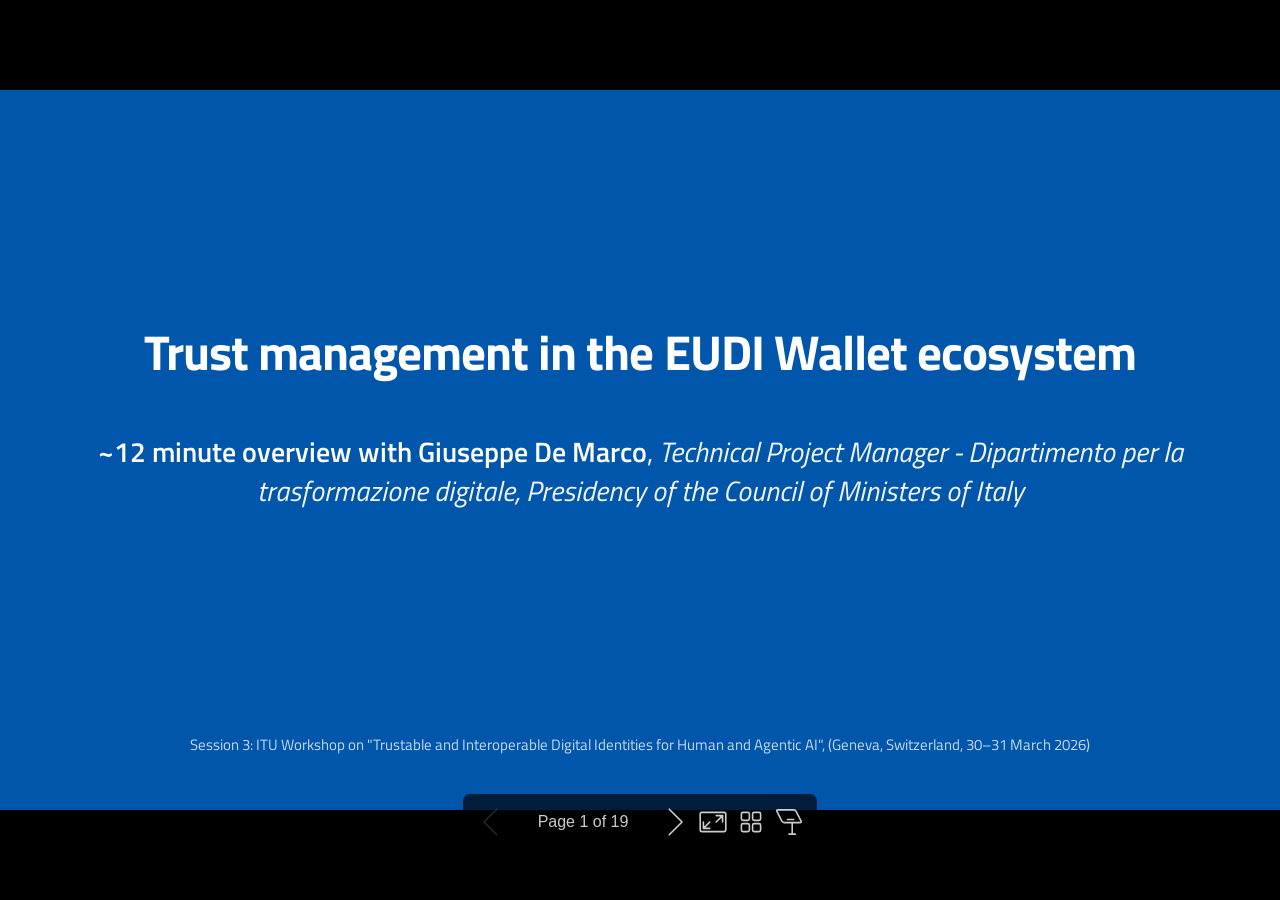
==== commit d5d8139e: "deploy: b1ba9372fce7b9cb2baec35d0abc8b62dfdb0f73" ====
--- a/index.html
+++ b/index.html
@@ -134,8 +134,8 @@
 <div class="why-split">
 <div class="why-split-left">
 <ul>
-<li><strong>Duplication</strong>: one <strong>entity</strong> playing multiple roles (QEAA+PubEAA Provider+RP) requires <strong>separate trusted-list appearances</strong>, <strong>revocations</strong> must stay consistent everywhere.</li>
-<li><strong>Verifier burden:</strong> the Wallets/RPs must <strong>resolve identity across different lists</strong>. Possible <strong>trust drift</strong>.</li>
+<li><strong>Duplication</strong>: one <strong>entity</strong> playing multiple roles requires <strong>separate trusted-list appearances</strong>. Trusted Lists are <strong>provided in both XML and JSON format</strong>.</li>
+<li><strong>Verifier burden:</strong> Wallets/RPs must <strong>resolve identity across different lists</strong>. Possible <strong>trust drift</strong>.</li>
 <li><strong>Domestic Gaps:</strong> PID/PubEaa/Wallet Solutions Trusted Lists are only hosted by EC, MS may implement other approaches.</li>
 </ul>
 </div>
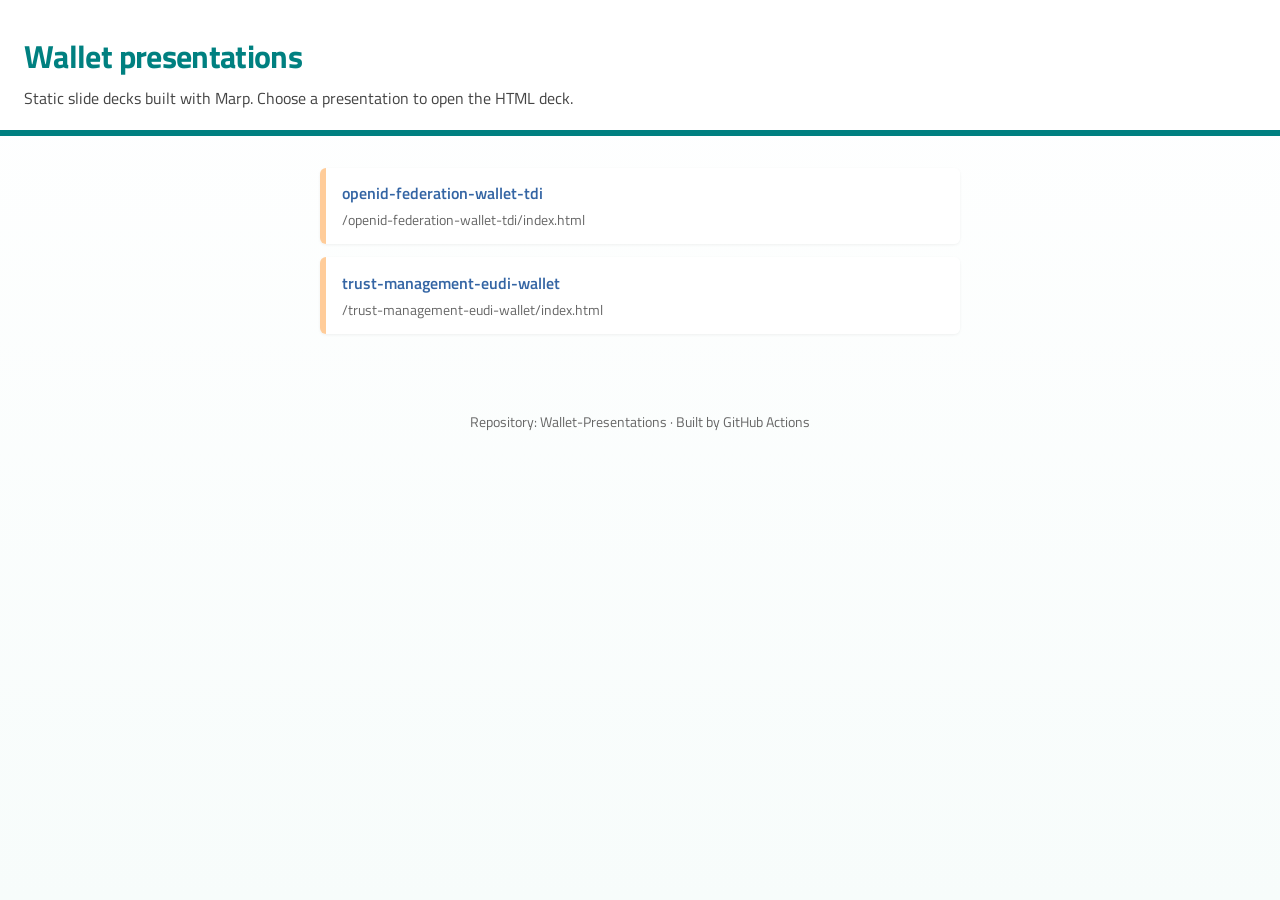
==== commit eb7bd49f: "deploy: fdb1d6cba8e3d149ba461076b21aa9d25a4bf9de" ====
--- a/index.html
+++ b/index.html
@@ -1,272 +1,32 @@
-<!DOCTYPE html><html lang="C"><head><title>Trust management in the EUDI Wallet ecosystem</title><meta property="og:title" content="Trust management in the EUDI Wallet ecosystem"><meta charset="UTF-8"><meta name="viewport" content="width=device-width,height=device-height,initial-scale=1.0"><meta name="apple-mobile-web-app-capable" content="yes"><meta http-equiv="X-UA-Compatible" content="ie=edge"><meta property="og:type" content="website"><meta name="twitter:card" content="summary"><style>@media screen{body[data-bespoke-view=""] .bespoke-marp-parent>.bespoke-marp-osc>button,body[data-bespoke-view=next] .bespoke-marp-parent>.bespoke-marp-osc>button,body[data-bespoke-view=overview] button.bespoke-marp-overview-close,body[data-bespoke-view=presenter] .bespoke-marp-presenter-container .bespoke-marp-presenter-info-container .bespoke-marp-presenter-info-page-area .bespoke-marp-presenter-info-page,body[data-bespoke-view=presenter] .bespoke-marp-presenter-container .bespoke-marp-presenter-info-container button,body[data-bespoke-view=presenter] .bespoke-marp-presenter-container .bespoke-marp-presenter-note-container button{appearance:none;background-color:initial;border:0;color:inherit;cursor:pointer;font-size:inherit;opacity:.8;outline:none;padding:0;transition:opacity .2s linear;-webkit-tap-highlight-color:transparent}body[data-bespoke-view=""] .bespoke-marp-parent>.bespoke-marp-osc>button:disabled,body[data-bespoke-view=next] .bespoke-marp-parent>.bespoke-marp-osc>button:disabled,body[data-bespoke-view=overview] button.bespoke-marp-overview-close:disabled,body[data-bespoke-view=presenter] .bespoke-marp-presenter-container .bespoke-marp-presenter-info-container .bespoke-marp-presenter-info-page-area .bespoke-marp-presenter-info-page:disabled,body[data-bespoke-view=presenter] .bespoke-marp-presenter-container .bespoke-marp-presenter-info-container button:disabled,body[data-bespoke-view=presenter] .bespoke-marp-presenter-container .bespoke-marp-presenter-note-container button:disabled{cursor:not-allowed;opacity:.15!important}body[data-bespoke-view=""] .bespoke-marp-parent>.bespoke-marp-osc>button:hover,body[data-bespoke-view=next] .bespoke-marp-parent>.bespoke-marp-osc>button:hover,body[data-bespoke-view=overview] button.bespoke-marp-overview-close:hover,body[data-bespoke-view=presenter] .bespoke-marp-presenter-container .bespoke-marp-presenter-info-container .bespoke-marp-presenter-info-page-area .bespoke-marp-presenter-info-page:hover,body[data-bespoke-view=presenter] .bespoke-marp-presenter-container .bespoke-marp-presenter-info-container button:hover,body[data-bespoke-view=presenter] .bespoke-marp-presenter-container .bespoke-marp-presenter-note-container button:hover{opacity:1}body[data-bespoke-view=""] .bespoke-marp-parent>.bespoke-marp-osc>button:hover:active,body[data-bespoke-view=next] .bespoke-marp-parent>.bespoke-marp-osc>button:hover:active,body[data-bespoke-view=overview] button.bespoke-marp-overview-close:hover:active,body[data-bespoke-view=presenter] .bespoke-marp-presenter-container .bespoke-marp-presenter-info-container .bespoke-marp-presenter-info-page-area .bespoke-marp-presenter-info-page:hover:active,body[data-bespoke-view=presenter] .bespoke-marp-presenter-container .bespoke-marp-presenter-info-container button:hover:active,body[data-bespoke-view=presenter] .bespoke-marp-presenter-container .bespoke-marp-presenter-note-container button:hover:active{opacity:.6}body[data-bespoke-view=""] .bespoke-marp-parent>.bespoke-marp-osc>button:hover:not(:disabled),body[data-bespoke-view=next] .bespoke-marp-parent>.bespoke-marp-osc>button:hover:not(:disabled),body[data-bespoke-view=overview] button.bespoke-marp-overview-close:hover:not(:disabled),body[data-bespoke-view=presenter] .bespoke-marp-presenter-container .bespoke-marp-presenter-info-container .bespoke-marp-presenter-info-page-area .bespoke-marp-presenter-info-page:hover:not(:disabled),body[data-bespoke-view=presenter] .bespoke-marp-presenter-container .bespoke-marp-presenter-info-container button:hover:not(:disabled),body[data-bespoke-view=presenter] .bespoke-marp-presenter-container .bespoke-marp-presenter-note-container button:hover:not(:disabled){transition:none}body[data-bespoke-view=""] .bespoke-marp-parent>.bespoke-marp-osc>button[data-bespoke-marp-osc=prev],body[data-bespoke-view=next] .bespoke-marp-parent>.bespoke-marp-osc>button[data-bespoke-marp-osc=prev],body[data-bespoke-view=presenter] .bespoke-marp-presenter-container .bespoke-marp-presenter-info-container button.bespoke-marp-presenter-info-page-prev{background:#0000 url("[data-uri]") no-repeat 50%;background-size:contain;overflow:hidden;text-indent:100%;white-space:nowrap}body[data-bespoke-view=""] .bespoke-marp-parent>.bespoke-marp-osc>button[data-bespoke-marp-osc=next],body[data-bespoke-view=next] .bespoke-marp-parent>.bespoke-marp-osc>button[data-bespoke-marp-osc=next],body[data-bespoke-view=presenter] .bespoke-marp-presenter-container .bespoke-marp-presenter-info-container button.bespoke-marp-presenter-info-page-next{background:#0000 url("[data-uri]") no-repeat 50%;background-size:contain;overflow:hidden;text-indent:100%;white-space:nowrap}body[data-bespoke-view=""] .bespoke-marp-parent>.bespoke-marp-osc>button[data-bespoke-marp-osc=fullscreen],body[data-bespoke-view=next] .bespoke-marp-parent>.bespoke-marp-osc>button[data-bespoke-marp-osc=fullscreen]{background:#0000 url("[data-uri]") no-repeat 50%;background-size:contain;overflow:hidden;text-indent:100%;white-space:nowrap}body[data-bespoke-view=""] .bespoke-marp-parent>.bespoke-marp-osc>button.exit[data-bespoke-marp-osc=fullscreen],body[data-bespoke-view=next] .bespoke-marp-parent>.bespoke-marp-osc>button.exit[data-bespoke-marp-osc=fullscreen]{background-image:url("[data-uri]")}body[data-bespoke-view=""] .bespoke-marp-parent>.bespoke-marp-osc>button[data-bespoke-marp-osc=presenter],body[data-bespoke-view=next] .bespoke-marp-parent>.bespoke-marp-osc>button[data-bespoke-marp-osc=presenter]{background:#0000 url("[data-uri]") no-repeat 50%;background-size:contain;overflow:hidden;text-indent:100%;white-space:nowrap}body[data-bespoke-view=overview] button.bespoke-marp-overview-close,body[data-bespoke-view=presenter] .bespoke-marp-presenter-container .bespoke-marp-presenter-note-container button.bespoke-marp-presenter-note-bigger{background:#0000 url("[data-uri]") no-repeat 50%;background-size:contain;overflow:hidden;text-indent:100%;white-space:nowrap}body[data-bespoke-view=presenter] .bespoke-marp-presenter-container .bespoke-marp-presenter-note-container button.bespoke-marp-presenter-note-smaller{background:#0000 url("[data-uri]") no-repeat 50%;background-size:contain;overflow:hidden;text-indent:100%;white-space:nowrap}body[data-bespoke-view=""] .bespoke-marp-parent>.bespoke-marp-osc>button[data-bespoke-marp-osc=overview],body[data-bespoke-view=next] .bespoke-marp-parent>.bespoke-marp-osc>button[data-bespoke-marp-osc=overview]{background:#0000 url("[data-uri]") no-repeat 50%;background-size:contain;overflow:hidden;text-indent:100%;white-space:nowrap}}@keyframes __bespoke_marp_transition_reduced_outgoing__{0%{opacity:1}to{opacity:0}}@keyframes __bespoke_marp_transition_reduced_incoming__{0%{mix-blend-mode:plus-lighter;opacity:0}to{mix-blend-mode:plus-lighter;opacity:1}}.bespoke-marp-note,.bespoke-marp-osc,.bespoke-progress-parent{display:none;transition:none}@media screen{::view-transition-group(*){animation-duration:var(--marp-bespoke-transition-animation-duration,.5s);animation-timing-function:ease}::view-transition-new(*),::view-transition-old(*){animation-delay:0s;animation-direction:var(--marp-bespoke-transition-animation-direction,normal);animation-duration:var(--marp-bespoke-transition-animation-duration,.5s);animation-fill-mode:both;animation-name:var(--marp-bespoke-transition-animation-name,var(--marp-bespoke-transition-animation-name-fallback,__bespoke_marp_transition_no_animation__));mix-blend-mode:normal}::view-transition-old(*){--marp-bespoke-transition-animation-name-fallback:__bespoke_marp_transition_reduced_outgoing__;animation-timing-function:ease}::view-transition-new(*){--marp-bespoke-transition-animation-name-fallback:__bespoke_marp_transition_reduced_incoming__;animation-timing-function:ease}::view-transition-new(root),::view-transition-old(root){animation-timing-function:linear}::view-transition-new(__bespoke_marp_transition_osc__),::view-transition-old(__bespoke_marp_transition_osc__){animation-duration:0s!important;animation-name:__bespoke_marp_transition_osc__!important}::view-transition-new(__bespoke_marp_transition_osc__){opacity:0!important}.bespoke-marp-transition-warming-up::view-transition-group(*),.bespoke-marp-transition-warming-up::view-transition-new(*),.bespoke-marp-transition-warming-up::view-transition-old(*){animation-play-state:paused!important}body,html{height:100%;margin:0}body{background:#000;overflow:hidden}svg.bespoke-marp-slide{content-visibility:hidden;interactivity:inert;opacity:0;pointer-events:none;z-index:-1}svg.bespoke-marp-slide:not(.bespoke-marp-active) *{view-transition-name:none!important}svg.bespoke-marp-slide.bespoke-marp-active{content-visibility:visible;interactivity:auto;opacity:1;pointer-events:auto;z-index:0}svg.bespoke-marp-slide.bespoke-marp-active.bespoke-marp-active-ready *{animation-name:__bespoke_marp__!important}@supports not (content-visibility:hidden){svg.bespoke-marp-slide[data-bespoke-marp-load=hideable]{display:none}svg.bespoke-marp-slide[data-bespoke-marp-load=hideable].bespoke-marp-active{display:block}}}@media screen and (prefers-reduced-motion:reduce){svg.bespoke-marp-slide *{view-transition-name:none!important}}@media screen{[data-bespoke-marp-fragment=inactive]{visibility:hidden}body[data-bespoke-view=""] .bespoke-marp-parent,body[data-bespoke-view=next] .bespoke-marp-parent{inset:0;position:absolute}body[data-bespoke-view=""] .bespoke-marp-parent>.bespoke-marp-osc,body[data-bespoke-view=next] .bespoke-marp-parent>.bespoke-marp-osc{background:#000000a6;border-radius:7px;bottom:50px;color:#fff;contain:paint;display:block;font-family:Helvetica,Arial,sans-serif;font-size:16px;left:50%;line-height:0;opacity:1;padding:12px;position:absolute;touch-action:manipulation;transform:translateX(-50%);transition:opacity .2s linear;-webkit-user-select:none;user-select:none;view-transition-name:__bespoke_marp_transition_osc__;white-space:nowrap;will-change:transform;z-index:1}body[data-bespoke-view=""] .bespoke-marp-parent>.bespoke-marp-osc>:where(*),body[data-bespoke-view=next] .bespoke-marp-parent>.bespoke-marp-osc>:where(*){margin-left:6px}body[data-bespoke-view=""] .bespoke-marp-parent>.bespoke-marp-osc>:where(*):where(:first-child),body[data-bespoke-view=next] .bespoke-marp-parent>.bespoke-marp-osc>:where(*):where(:first-child){margin-left:0}body[data-bespoke-view=""] .bespoke-marp-parent>.bespoke-marp-osc>span,body[data-bespoke-view=next] .bespoke-marp-parent>.bespoke-marp-osc>span{opacity:.8}body[data-bespoke-view=""] .bespoke-marp-parent>.bespoke-marp-osc>span[data-bespoke-marp-osc=page],body[data-bespoke-view=next] .bespoke-marp-parent>.bespoke-marp-osc>span[data-bespoke-marp-osc=page]{display:inline-block;min-width:140px;text-align:center}body[data-bespoke-view=""] .bespoke-marp-parent>.bespoke-marp-osc>button[data-bespoke-marp-osc=fullscreen],body[data-bespoke-view=""] .bespoke-marp-parent>.bespoke-marp-osc>button[data-bespoke-marp-osc=next],body[data-bespoke-view=""] .bespoke-marp-parent>.bespoke-marp-osc>button[data-bespoke-marp-osc=overview],body[data-bespoke-view=""] .bespoke-marp-parent>.bespoke-marp-osc>button[data-bespoke-marp-osc=presenter],body[data-bespoke-view=""] .bespoke-marp-parent>.bespoke-marp-osc>button[data-bespoke-marp-osc=prev],body[data-bespoke-view=next] .bespoke-marp-parent>.bespoke-marp-osc>button[data-bespoke-marp-osc=fullscreen],body[data-bespoke-view=next] .bespoke-marp-parent>.bespoke-marp-osc>button[data-bespoke-marp-osc=next],body[data-bespoke-view=next] .bespoke-marp-parent>.bespoke-marp-osc>button[data-bespoke-marp-osc=overview],body[data-bespoke-view=next] .bespoke-marp-parent>.bespoke-marp-osc>button[data-bespoke-marp-osc=presenter],body[data-bespoke-view=next] .bespoke-marp-parent>.bespoke-marp-osc>button[data-bespoke-marp-osc=prev]{height:32px;line-height:32px;width:32px}body[data-bespoke-view=""] .bespoke-marp-parent.bespoke-marp-inactive,body[data-bespoke-view=next] .bespoke-marp-parent.bespoke-marp-inactive{cursor:none}body[data-bespoke-view=""] .bespoke-marp-parent.bespoke-marp-inactive>.bespoke-marp-osc,body[data-bespoke-view=next] .bespoke-marp-parent.bespoke-marp-inactive>.bespoke-marp-osc{opacity:0;pointer-events:none}body[data-bespoke-view=""] svg.bespoke-marp-slide,body[data-bespoke-view=next] svg.bespoke-marp-slide{height:100%;left:0;position:absolute;top:0;width:100%}body[data-bespoke-view=""] .bespoke-progress-parent{background:#222;display:flex;height:5px;width:100%}body[data-bespoke-view=""] .bespoke-progress-parent+:where(.bespoke-marp-parent){top:5px}body[data-bespoke-view=""] .bespoke-progress-parent .bespoke-progress-bar{background:#0288d1;flex:0 0 0;transition:flex-basis .2s cubic-bezier(0,1,1,1)}body[data-bespoke-view=next]{background:#0000}body[data-bespoke-view=presenter]{background:#161616}body[data-bespoke-view=presenter] .bespoke-marp-presenter-container{display:grid;font-family:Helvetica,Arial,sans-serif;grid-template:"current dragbar next" minmax(140px,1fr) "current dragbar note" 2fr "info    dragbar note" 3em;grid-template-columns:minmax(3px,var(--bespoke-marp-presenter-split-ratio,66%)) 0 minmax(3px,1fr);height:100%;left:0;position:absolute;top:0;width:100%}body[data-bespoke-view=presenter] .bespoke-marp-presenter-container :where(.bespoke-marp-parent){grid-area:current;overflow:hidden;position:relative}body[data-bespoke-view=presenter] .bespoke-marp-presenter-container :where(.bespoke-marp-parent) :where(svg.bespoke-marp-slide){height:calc(100% - 40px);left:20px;pointer-events:none;position:absolute;top:20px;-webkit-user-select:none;user-select:none;width:calc(100% - 40px)}body[data-bespoke-view=presenter] .bespoke-marp-presenter-container :where(.bespoke-marp-parent) :where(svg.bespoke-marp-slide).bespoke-marp-active{filter:drop-shadow(0 3px 10px rgba(0,0,0,.5))}body[data-bespoke-view=presenter] .bespoke-marp-presenter-container .bespoke-marp-presenter-dragbar-container{background:#0288d1;cursor:col-resize;grid-area:dragbar;margin-left:-3px;opacity:0;position:relative;transition:opacity .4s linear .1s;width:6px;z-index:10}body[data-bespoke-view=presenter] .bespoke-marp-presenter-container .bespoke-marp-presenter-dragbar-container:hover{opacity:1}body[data-bespoke-view=presenter] .bespoke-marp-presenter-container .bespoke-marp-presenter-dragbar-container.active{opacity:1;transition-delay:0s}body[data-bespoke-view=presenter] .bespoke-marp-presenter-container .bespoke-marp-presenter-next-container{background:#222;cursor:pointer;display:none;grid-area:next;overflow:hidden;position:relative}body[data-bespoke-view=presenter] .bespoke-marp-presenter-container .bespoke-marp-presenter-next-container.active{display:block}body[data-bespoke-view=presenter] .bespoke-marp-presenter-container .bespoke-marp-presenter-next-container iframe.bespoke-marp-presenter-next{background:#0000;border:0;display:block;filter:drop-shadow(0 3px 10px rgba(0,0,0,.5));height:calc(100% - 40px);left:20px;pointer-events:none;position:absolute;interactivity:inert;top:20px;-webkit-user-select:none;user-select:none;width:calc(100% - 40px)}body[data-bespoke-view=presenter] .bespoke-marp-presenter-container .bespoke-marp-presenter-note-container{background:#222;color:#eee;grid-area:note;position:relative;z-index:1}body[data-bespoke-view=presenter] .bespoke-marp-presenter-container .bespoke-marp-presenter-note-container button{height:1.5em;line-height:1.5em;width:1.5em}body[data-bespoke-view=presenter] .bespoke-marp-presenter-container .bespoke-marp-presenter-note-container .bespoke-marp-presenter-note-wrapper{display:block;inset:0;position:absolute}body[data-bespoke-view=presenter] .bespoke-marp-presenter-container .bespoke-marp-presenter-note-container .bespoke-marp-presenter-note-buttons{background:#000000a6;border-radius:4px;bottom:0;display:flex;gap:4px;margin:12px;opacity:0;padding:6px;pointer-events:none;position:absolute;right:0;transition:opacity .2s linear}body[data-bespoke-view=presenter] .bespoke-marp-presenter-container .bespoke-marp-presenter-note-container .bespoke-marp-presenter-note-buttons:focus-within,body[data-bespoke-view=presenter] .bespoke-marp-presenter-container .bespoke-marp-presenter-note-container .bespoke-marp-presenter-note-wrapper:focus-within+.bespoke-marp-presenter-note-buttons,body[data-bespoke-view=presenter] .bespoke-marp-presenter-container .bespoke-marp-presenter-note-container:hover .bespoke-marp-presenter-note-buttons{opacity:1;pointer-events:auto}body[data-bespoke-view=presenter] .bespoke-marp-presenter-container .bespoke-marp-presenter-note-container .bespoke-marp-note{box-sizing:border-box;font-size:calc(1.1em*var(--bespoke-marp-note-font-scale, 1));height:calc(100% - 40px);margin:20px;overflow:auto;padding-right:3px;white-space:pre-wrap;width:calc(100% - 40px);word-wrap:break-word;scrollbar-color:#eeeeee80 #0000;scrollbar-width:thin}body[data-bespoke-view=presenter] .bespoke-marp-presenter-container .bespoke-marp-presenter-note-container .bespoke-marp-note::-webkit-scrollbar{width:6px}body[data-bespoke-view=presenter] .bespoke-marp-presenter-container .bespoke-marp-presenter-note-container .bespoke-marp-note::-webkit-scrollbar-track{background:#0000}body[data-bespoke-view=presenter] .bespoke-marp-presenter-container .bespoke-marp-presenter-note-container .bespoke-marp-note::-webkit-scrollbar-thumb{background:#eeeeee80;border-radius:6px}body[data-bespoke-view=presenter] .bespoke-marp-presenter-container .bespoke-marp-presenter-note-container .bespoke-marp-note:empty{pointer-events:none}body[data-bespoke-view=presenter] .bespoke-marp-presenter-container .bespoke-marp-presenter-note-container .bespoke-marp-note.active{display:block}body[data-bespoke-view=presenter] .bespoke-marp-presenter-container .bespoke-marp-presenter-note-container .bespoke-marp-note p:first-child{margin-top:0}body[data-bespoke-view=presenter] .bespoke-marp-presenter-container .bespoke-marp-presenter-note-container .bespoke-marp-note p:last-child{margin-bottom:0}body[data-bespoke-view=presenter] .bespoke-marp-presenter-container .bespoke-marp-presenter-info-container{align-items:center;box-sizing:border-box;color:#eee;display:flex;flex-wrap:nowrap;grid-area:info;justify-content:center;overflow:hidden;padding:0 10px}body[data-bespoke-view=presenter] .bespoke-marp-presenter-container .bespoke-marp-presenter-info-container .bespoke-marp-presenter-info-page-area,body[data-bespoke-view=presenter] .bespoke-marp-presenter-container .bespoke-marp-presenter-info-container .bespoke-marp-presenter-info-time,body[data-bespoke-view=presenter] .bespoke-marp-presenter-container .bespoke-marp-presenter-info-container .bespoke-marp-presenter-info-timer{box-sizing:border-box;display:block;padding:0 10px;white-space:nowrap;width:100%}body[data-bespoke-view=presenter] .bespoke-marp-presenter-container .bespoke-marp-presenter-info-container button{height:1.5em;line-height:1.5em;width:1.5em}body[data-bespoke-view=presenter] .bespoke-marp-presenter-container .bespoke-marp-presenter-info-container .bespoke-marp-presenter-info-page-area{order:2;text-align:center}body[data-bespoke-view=presenter] .bespoke-marp-presenter-container .bespoke-marp-presenter-info-container .bespoke-marp-presenter-info-page-area .bespoke-marp-presenter-info-page{display:inline-block;min-width:120px;text-align:center}body[data-bespoke-view=presenter] .bespoke-marp-presenter-container .bespoke-marp-presenter-info-container .bespoke-marp-presenter-info-time{color:#999;order:1;text-align:left}body[data-bespoke-view=presenter] .bespoke-marp-presenter-container .bespoke-marp-presenter-info-container .bespoke-marp-presenter-info-timer{color:#999;order:3;text-align:right}body[data-bespoke-view=presenter] .bespoke-marp-presenter-container .bespoke-marp-presenter-info-container .bespoke-marp-presenter-info-timer:hover{cursor:pointer}body[data-bespoke-view=overview]{background:#161616;overflow:auto}body[data-bespoke-view=overview] [data-bespoke-marp-fragment=inactive]{visibility:visible}body[data-bespoke-view=overview] .bespoke-marp-overview-header{backdrop-filter:blur(4px);background:#222222d9;box-shadow:0 3px 10px #00000080;box-sizing:border-box;display:flex;height:48px;inset:0 0 auto;justify-content:flex-end;padding:10px;position:fixed;z-index:1}body[data-bespoke-view=overview] button.bespoke-marp-overview-close{height:28px;line-height:28px;transform:rotate(45deg);width:28px}body[data-bespoke-view=overview] .bespoke-marp-parent{display:grid;gap:40px;grid-template-columns:repeat(auto-fit,minmax(0,240px));justify-content:space-around;padding:30px}body[data-bespoke-view=overview] .bespoke-marp-parent svg.bespoke-marp-slide{--bov-selected:#0000;--bov-focus:#161616;--bov-focus-outline:#0000;background-image:conic-gradient(#161616 0 0),conic-gradient(var(--bov-focus) 0 0),conic-gradient(var(--bov-focus-outline) 0 0),conic-gradient(var(--bov-selected) 0 0);background-position:5px 5px,3px 3px,2px 2px,0 0;background-repeat:no-repeat;background-size:calc(100% - 10px) calc(100% - 10px),calc(100% - 6px) calc(100% - 6px),calc(100% - 4px) calc(100% - 4px),100% 100%;content-visibility:visible;cursor:pointer;filter:drop-shadow(0 3px 10px rgba(0,0,0,.5));margin:-6px;padding:6px;interactivity:auto;opacity:1;outline:0;pointer-events:auto;scroll-margin-block:30px;width:100%;z-index:0}body[data-bespoke-view=overview] .bespoke-marp-parent svg.bespoke-marp-slide *,body[data-bespoke-view=overview] .bespoke-marp-parent svg.bespoke-marp-slide.bespoke-marp-active *{pointer-events:none;interactivity:inert}body[data-bespoke-view=overview] .bespoke-marp-parent svg.bespoke-marp-slide:active,body[data-bespoke-view=overview] .bespoke-marp-parent svg.bespoke-marp-slide:focus-visible,body[data-bespoke-view=overview] .bespoke-marp-parent svg.bespoke-marp-slide:hover{--bov-focus-outline:#161616}body[data-bespoke-view=overview] .bespoke-marp-parent svg.bespoke-marp-slide:focus-visible,body[data-bespoke-view=overview] .bespoke-marp-parent svg.bespoke-marp-slide:hover{--bov-focus:#999}body[data-bespoke-view=overview] .bespoke-marp-parent svg.bespoke-marp-slide:active{--bov-focus:#eee}body[data-bespoke-view=overview] .bespoke-marp-parent svg.bespoke-marp-slide.bespoke-marp-active{--bov-selected:#0288d1}body[data-bespoke-view=overview]:has(.bespoke-marp-overview-header) .bespoke-marp-parent{padding-top:78px}body[data-bespoke-view=overview]:has(.bespoke-marp-overview-header) .bespoke-marp-parent svg.bespoke-marp-slide{scroll-margin-top:78px}.bespoke-marp-overview{background:#000000a6;inset:0;opacity:0;pointer-events:none;position:fixed;transition:opacity .1s ease;z-index:10}.bespoke-marp-overview iframe{background:#222;border:0;display:block;height:100%;left:0;position:absolute;top:0;width:100%}.bespoke-marp-overview[data-open="1"]{opacity:1;pointer-events:auto}}@media print{.bespoke-marp-overview,.bespoke-marp-presenter-info-container,.bespoke-marp-presenter-next-container,.bespoke-marp-presenter-note-container{display:none}}</style><style>@import url('https://fonts.googleapis.com/css2?family=Titillium+Web:ital,wght@0,300;0,400;0,600;0,700;1,400&display=swap');div#\:\$p > svg > foreignObject > section{width:1280px;height:720px;box-sizing:border-box;overflow:hidden;position:relative;scroll-snap-align:center center;-webkit-text-size-adjust:100%;text-size-adjust:100%}div#\:\$p > svg > foreignObject > section::after{bottom:0;content:attr(data-marpit-pagination);padding:inherit;pointer-events:none;position:absolute;right:0}div#\:\$p > svg > foreignObject > section:not([data-marpit-pagination])::after{display:none}div#\:\$p > svg > foreignObject > section :is(h1, marp-h1){font-size:2em;margin-block:0.67em}div#\:\$p > svg > foreignObject > section video::-webkit-media-controls{will-change:transform}@page {size:1280px 720px;margin:0}@media print{html, body{background-color:#fff;margin:0;page-break-inside:avoid;break-inside:avoid-page}div#\:\$p > svg > foreignObject > section{page-break-before:always;break-before:page}div#\:\$p > svg > foreignObject > section, div#\:\$p > svg > foreignObject > section *{-webkit-print-color-adjust:exact!important;animation-delay:0s!important;animation-duration:0s!important;color-adjust:exact!important;print-color-adjust:exact!important;transition:none!important}div#\:\$p > svg[data-marpit-svg]{display:block;height:100vh;width:100vw}}div#\:\$p > svg > foreignObject > :where(section){container-type:size}div#\:\$p > svg > foreignObject > section img[data-marp-twemoji]{background:transparent;height:1em;margin:0 .05em 0 .1em;vertical-align:-.1em;width:1em}div#\:\$p > svg > foreignObject > :where(section):not([\20 root]){--teal: #008080;--peach: #ffcc99;--accent-blue: #3465a4;--soft-blue: #729fcf;--text: #2d2d2d;--text-muted: #585858;--surface: #ffffff;--surface-tint: #f7fcfb;}div#\:\$p > svg > foreignObject > section{position:relative;box-sizing:border-box;min-height:100%;display:flex;flex-direction:column;background:var(--surface);background-image:linear-gradient(180deg, var(--surface) 0%, var(--surface-tint) 100%);color:var(--text);font-family:'Titillium Web', 'Liberation Sans', Arial, sans-serif;font-size:28px;font-weight:400;line-height:1.38;border-bottom:6px solid var(--teal);padding:48px 56px calc(56px + 2.75em) 56px}div#\:\$p > svg > foreignObject > section{--marpit-root-font-size: 28px}div#\:\$p > svg > foreignObject > section > *:not(footer){position:relative;z-index:1}div#\:\$p > svg > foreignObject > section:not(.lead-blue) > *:not(footer):not(:is(:is(h1, marp-h1), marp-h1)){background:rgba(255, 255, 255, 0.98);padding:0.2em 0.45em;border-radius:3px;box-decoration-break:clone;-webkit-box-decoration-break:clone}div#\:\$p > svg > foreignObject > section :is(h1, marp-h1), div#\:\$p > svg > foreignObject > section marp-h1{color:var(--teal);font-size:1.55em;font-weight:700;letter-spacing:-0.02em;margin:0 0 0.45em 0;padding-bottom:0.2em;border-bottom:4px solid var(--peach)}div#\:\$p > svg > foreignObject > section :is(h2, marp-h2){color:var(--accent-blue);font-size:1.28em;font-weight:600;margin-top:0.15em;margin-bottom:0.4em;padding:0.12em 0 0.12em 0.35em;border-left:6px solid var(--peach)}div#\:\$p > svg > foreignObject > section :is(h3, marp-h3){color:var(--teal);font-size:1.05em;font-weight:600}div#\:\$p > svg > foreignObject > section strong{color:#1a1a1a;font-weight:600}div#\:\$p > svg > foreignObject > section a{color:var(--accent-blue)}div#\:\$p > svg > foreignObject > section ul, div#\:\$p > svg > foreignObject > section ol{line-height:1.35}div#\:\$p > svg > foreignObject > section li::marker{color:var(--teal)}div#\:\$p > svg > foreignObject > section table{font-size:0.82em;border-collapse:collapse;margin:0.4em 0}div#\:\$p > svg > foreignObject > section th{background:#0056ab;color:#fff;font-weight:600;padding:0.35em 0.5em;text-align:left}div#\:\$p > svg > foreignObject > section td{border:1px solid #d8e8e6;padding:0.3em 0.45em;background:rgba(255, 255, 255, 0.92)}div#\:\$p > svg > foreignObject > section tr:nth-child(even) td{background:#f3faf9}div#\:\$p > svg > foreignObject > section blockquote{border-left:5px solid var(--soft-blue);color:var(--text-muted)}div#\:\$p > svg > foreignObject > section code{background:#eef6f5;color:var(--accent-blue);padding:0.08em 0.2em;border-radius:3px;font-family:Consolas, 'Courier New', monospace;font-size:0.9em}div#\:\$p > svg > foreignObject > section footer{color:var(--text-muted);font-size:0.55em;line-height:1.25}div#\:\$p > svg > foreignObject > section > footer{position:absolute;left:56px;right:56px;bottom:56px;margin:0;z-index:0}div#\:\$p > svg > foreignObject > section.responsibilities-matrix :is(:is(h2, marp-h2), marp-h2){margin-top:0;margin-bottom:0.15em}div#\:\$p > svg > foreignObject > section.responsibilities-matrix > p{margin:0 0 0.12em 0}div#\:\$p > svg > foreignObject > section.responsibilities-matrix table{margin-top:0;margin-bottom:0.35em}div#\:\$p > svg > foreignObject > section.lead{justify-content:center;text-align:center;border-bottom-width:0;background:var(--surface);background-image:radial-gradient(ellipse 120% 80% at 50% -20%, rgba(114, 159, 207, 0.18), transparent 55%), linear-gradient(180deg, var(--surface) 0%, var(--surface-tint) 100%)}div#\:\$p > svg > foreignObject > section.lead :is(:is(h1, marp-h1), marp-h1){background:var(--teal);color:#ffffff;border:none;border-bottom:5px solid var(--peach);padding:0.4em 0.55em;margin:0 auto 0.5em auto;max-width:95%;font-size:1.75em;font-weight:700;box-shadow:4px 4px 0 rgba(255, 204, 153, 0.85);text-align:center}div#\:\$p > svg > foreignObject > section.lead p, div#\:\$p > svg > foreignObject > section.lead strong{color:var(--text);font-weight:400}div#\:\$p > svg > foreignObject > section.lead strong{color:var(--accent-blue);font-weight:600}div#\:\$p > svg > foreignObject > section.lead.lead-blue{background:#0056ab;background-image:none;color:#fff;text-align:center;justify-content:center;align-items:center;border-bottom-width:0}div#\:\$p > svg > foreignObject > section.lead.lead-blue :is(:is(h1, marp-h1), marp-h1){background:none;color:#ffffff;border:none;box-shadow:none;padding:0;margin:0.85em auto 0.4em auto;max-width:95%;font-size:1.75em;font-weight:700;text-align:center}div#\:\$p > svg > foreignObject > section.lead.lead-blue p, div#\:\$p > svg > foreignObject > section.lead.lead-blue strong{color:rgba(255, 255, 255, 0.95)}div#\:\$p > svg > foreignObject > section.lead.lead-blue strong{color:#fff;font-weight:600}div#\:\$p > svg > foreignObject > section.lead.lead-blue footer{color:rgba(255, 255, 255, 0.78)}div#\:\$p > svg > foreignObject > section.lead.lead-blue::after{color:rgba(255, 255, 255, 0.75)}div#\:\$p > svg > foreignObject > section.thank-you-slide .thank-you-qr{margin:0.35em auto 0;padding:0.75em 1em 0.65em;background:#ffffff;border-radius:10px;box-shadow:0 4px 18px rgba(0, 0, 0, 0.18);display:inline-flex;flex-direction:column;align-items:center;gap:0.45em;max-width:min(92%, 360px)}div#\:\$p > svg > foreignObject > section.thank-you-slide .thank-you-qr img{display:block;width:220px;height:220px;margin:0}div#\:\$p > svg > foreignObject > section.thank-you-slide .thank-you-qr-url{margin:0;padding:0;line-height:1.25;font-size:0.72em;font-weight:600}div#\:\$p > svg > foreignObject > section.thank-you-slide div#\:\$p > svg > foreignObject > section section.thank-you-qr-url{--marpit-root-font-size: 0.72em}div#\:\$p > svg > foreignObject > section.thank-you-slide .thank-you-qr-url a{color:var(--accent-blue);word-break:break-all}div#\:\$p > svg > foreignObject > section.why-matters :is(h2, marp-h2){margin:0 0 0.3em 0}div#\:\$p > svg > foreignObject > section.why-matters .why-split{display:grid;grid-template-columns:minmax(0, 0.42fr) minmax(0, 1.58fr);gap:calc(var(--marpit-root-font-size, 1rem) * 1) calc(var(--marpit-root-font-size, 1rem) * 1.15);align-items:start;width:100%}div#\:\$p > svg > foreignObject > section.why-matters .why-split-left{font-size:0.78em;line-height:1.36;min-width:0}div#\:\$p > svg > foreignObject > section.why-matters div#\:\$p > svg > foreignObject > section section.why-split-left{--marpit-root-font-size: 0.78em}div#\:\$p > svg > foreignObject > section.why-matters .why-split-left p{margin:0 0 0.45em 0}div#\:\$p > svg > foreignObject > section.why-matters .why-split-left ul{margin:0;padding-left:1.05em}div#\:\$p > svg > foreignObject > section.why-matters .why-split-left li{margin:0.12em 0}div#\:\$p > svg > foreignObject > section.why-matters .why-split-right{min-width:0;text-align:center}div#\:\$p > svg > foreignObject > section.why-matters .why-split-right img[alt="diagram"]{display:block;width:auto;max-width:100%;max-height:min(560px, 74vh);height:auto;margin:0 auto;object-fit:contain;object-position:center top}div#\:\$p > svg > foreignObject > section.eidas-distributed-slide :is(h2, marp-h2){margin:0 0 0.35em 0;font-size:1.05em;line-height:1.18}div#\:\$p > svg > foreignObject > section.eidas-distributed-slide .eidas-split{display:grid;grid-template-columns:minmax(0, 0.78fr) minmax(0, 1.22fr);gap:calc(var(--marpit-root-font-size, 1rem) * 1) calc(var(--marpit-root-font-size, 1rem) * 1.1);align-items:center;width:100%}div#\:\$p > svg > foreignObject > section.eidas-distributed-slide .eidas-split-left{font-size:0.82em;line-height:1.38;min-width:0}div#\:\$p > svg > foreignObject > section.eidas-distributed-slide div#\:\$p > svg > foreignObject > section section.eidas-split-left{--marpit-root-font-size: 0.82em}div#\:\$p > svg > foreignObject > section.eidas-distributed-slide .eidas-split-left ol{margin:0.4em 0 0;padding-left:1.2em}div#\:\$p > svg > foreignObject > section.eidas-distributed-slide .eidas-split-left li{margin:0.18em 0}div#\:\$p > svg > foreignObject > section.eidas-distributed-slide .eidas-split-right{min-width:0;text-align:center}div#\:\$p > svg > foreignObject > section.eidas-distributed-slide .eidas-split-right img[alt="diagram"]{display:block;width:auto;max-width:100%;max-height:min(540px, 66vh);height:auto;margin:0 auto;object-fit:contain;object-position:center center}div#\:\$p > svg > foreignObject > section.wallet-spotlight{padding:48px 56px calc(56px + 2.75em) 56px}div#\:\$p > svg > foreignObject > section.wallet-spotlight > *:not(footer):not(:is(:is(h1, marp-h1), marp-h1)){padding:0.2em 0.45em}div#\:\$p > svg > foreignObject > section.wallet-spotlight :is(:is(h2, marp-h2), marp-h2){margin:0 0 0.38em 0;padding:0.12em 0 0.12em 0.35em}div#\:\$p > svg > foreignObject > section.wallet-spotlight > p{margin:0 0 0.42em 0;font-size:1em;line-height:1.38}div#\:\$p > svg > foreignObject > section.wallet-spotlight img[alt='diagram'], div#\:\$p > svg > foreignObject > section.wallet-spotlight :is(:is(pre, marp-pre), div).mermaid{margin:0.35em auto 0}div#\:\$p > svg > foreignObject > section.wallet-spotlight img[alt='diagram']{display:block;width:auto;max-width:100%;max-height:min(620px, 84vh);height:auto;object-fit:contain;object-position:center top}div#\:\$p > svg > foreignObject > section.wallet-spotlight :is(:is(pre, marp-pre), div).mermaid{max-height:min(620px, 84vh);overflow:hidden;margin-bottom:0;padding:0;line-height:1.2}div#\:\$p > svg > foreignObject > section.wallet-spotlight :is(:is(pre, marp-pre), div).mermaid svg{display:block;max-width:100%!important;max-height:min(620px, 84vh)!important;height:auto!important;margin:0 auto}div#\:\$p > svg > foreignObject > section.wscd-split :is(:is(h2, marp-h2), marp-h2){margin:0 0 0.28em 0}div#\:\$p > svg > foreignObject > section.wscd-split > ul{margin:0 0 0.28em 0;font-size:0.88em;line-height:1.32}div#\:\$p > svg > foreignObject > section.wscd-split > ul > li{margin:0.08em 0}div#\:\$p > svg > foreignObject > section.wscd-split img[alt='diagram']{display:block;width:100%;max-width:100%;height:auto;max-height:min(300px, 48vh);margin:0.2em auto 0;object-fit:contain;object-position:center center}div#\:\$p > svg > foreignObject > section.registration-graph{padding:32px 52px calc(52px + 2.65em) 52px}div#\:\$p > svg > foreignObject > section.registration-graph :is(:is(h2, marp-h2), marp-h2){margin:0 0 0.06em 0;padding:0.06em 0 0.06em 0.35em}div#\:\$p > svg > foreignObject > section.registration-graph > *:not(footer):not(:is(:is(h1, marp-h1), marp-h1)){padding:0.06em 0.35em}div#\:\$p > svg > foreignObject > section.registration-graph > p{margin:0;line-height:0}div#\:\$p > svg > foreignObject > section.registration-graph img[alt='diagram']{display:block;width:100%;max-width:100%;height:auto;max-height:min(520px, 58vh);margin:0.02em auto 0;object-fit:contain;object-position:center top}div#\:\$p > svg > foreignObject > section.latency-fullbleed{padding:0!important;margin:0;border-bottom:none;justify-content:stretch;overflow:hidden}div#\:\$p > svg > foreignObject > section.latency-fullbleed footer{display:none!important}div#\:\$p > svg > foreignObject > section.latency-fullbleed [data-marpit-advanced-background-container='true']{width:100%!important;height:100%!important;max-width:100%;max-height:100%;margin:0!important;padding:0!important;box-sizing:border-box;overflow:hidden}div#\:\$p > svg > foreignObject > section.latency-fullbleed [data-marpit-advanced-background-container='true'] figure{width:100%!important;height:100%!important;max-width:100%;max-height:100%;margin:0!important;padding:0!important;box-sizing:border-box;background-size:contain!important;background-position:center center;background-repeat:no-repeat}div#\:\$p > svg > foreignObject > section.trust-proxy-slide :is(:is(h2, marp-h2), marp-h2){margin-top:0;margin-bottom:0.2em}div#\:\$p > svg > foreignObject > section.trust-proxy-slide > p{margin:0;line-height:0}div#\:\$p > svg > foreignObject > section.trust-proxy-slide img{display:block;box-sizing:border-box;max-width:100%;width:auto;height:auto;max-height:min(58vh, 620px);margin:0.1em auto 0;object-fit:contain;object-position:center top}div#\:\$p > svg > foreignObject > section[data-marpit-advanced-background="background"]{columns:initial!important;display:block!important;padding:0!important}div#\:\$p > svg > foreignObject > section[data-marpit-advanced-background="background"]::before, div#\:\$p > svg > foreignObject > section[data-marpit-advanced-background="background"]::after, div#\:\$p > svg > foreignObject > section[data-marpit-advanced-background="content"]::before, div#\:\$p > svg > foreignObject > section[data-marpit-advanced-background="content"]::after{display:none!important}div#\:\$p > svg > foreignObject > section[data-marpit-advanced-background="background"] > div[data-marpit-advanced-background-container]{all:initial;display:flex;flex-direction:row;height:100%;overflow:hidden;width:100%}div#\:\$p > svg > foreignObject > section[data-marpit-advanced-background="background"] > div[data-marpit-advanced-background-container][data-marpit-advanced-background-direction="vertical"]{flex-direction:column}div#\:\$p > svg > foreignObject > section[data-marpit-advanced-background="background"][data-marpit-advanced-background-split] > div[data-marpit-advanced-background-container]{width:var(--marpit-advanced-background-split, 50%)}div#\:\$p > svg > foreignObject > section[data-marpit-advanced-background="background"][data-marpit-advanced-background-split="right"] > div[data-marpit-advanced-background-container]{margin-left:calc(100% - var(--marpit-advanced-background-split, 50%))}div#\:\$p > svg > foreignObject > section[data-marpit-advanced-background="background"] > div[data-marpit-advanced-background-container] > figure{all:initial;background-position:center;background-repeat:no-repeat;background-size:cover;flex:auto;margin:0}div#\:\$p > svg > foreignObject > section[data-marpit-advanced-background="background"] > div[data-marpit-advanced-background-container] > figure > figcaption{position:absolute;border:0;clip:rect(0, 0, 0, 0);height:1px;margin:-1px;overflow:hidden;padding:0;white-space:nowrap;width:1px}div#\:\$p > svg > foreignObject > section[data-marpit-advanced-background="content"], div#\:\$p > svg > foreignObject > section[data-marpit-advanced-background="pseudo"]{background:transparent!important}div#\:\$p > svg > foreignObject > section[data-marpit-advanced-background="pseudo"], div#\:\$p > svg[data-marpit-svg] > foreignObject[data-marpit-advanced-background="pseudo"]{pointer-events:none!important}div#\:\$p > svg > foreignObject > section[data-marpit-advanced-background-split]{width:100%;height:100%}
-</style></head><body><div class="bespoke-marp-osc"><button data-bespoke-marp-osc="prev" tabindex="-1" title="Previous slide">Previous slide</button><span data-bespoke-marp-osc="page"></span><button data-bespoke-marp-osc="next" tabindex="-1" title="Next slide">Next slide</button><button data-bespoke-marp-osc="fullscreen" tabindex="-1" title="Toggle fullscreen (f)">Toggle fullscreen</button><button data-bespoke-marp-osc="overview" tabindex="-1" title="Toggle overview view (o)">Toggle overview view</button><button data-bespoke-marp-osc="presenter" tabindex="-1" title="Open presenter view (p)">Open presenter view</button></div><div id=":$p"><svg data-marpit-svg="" viewBox="0 0 1280 720"><foreignObject width="1280" height="720"><section id="1" data-footer="Session 3: ITU Workshop on &amp;quot;Trustable and Interoperable Digital Identities for Human and Agentic AI&amp;quot;, (Geneva, Switzerland, 30–31 March 2026)" data-class="lead lead-blue" data-theme="workshop-barcelona" lang="C" class="lead lead-blue" style="--class:lead lead-blue;--theme:workshop-barcelona;">
-<h1 id="trust-management-in-the-eudi-wallet-ecosystem">Trust management in the EUDI Wallet ecosystem</h1>
-<p><strong>~12 minute overview with Giuseppe De Marco</strong>, <em>Technical Project Manager - Dipartimento per la trasformazione digitale, Presidency of the Council of Ministers of Italy</em></p>
-<footer>Session 3: ITU Workshop on &quot;Trustable and Interoperable Digital Identities for Human and Agentic AI&quot;, (Geneva, Switzerland, 30–31 March 2026)</footer>
-</section>
-</foreignObject></svg><svg data-marpit-svg="" viewBox="0 0 1280 720"><foreignObject width="1280" height="720"><section id="2" data-footer="Session 3: ITU Workshop on &amp;quot;Trustable and Interoperable Digital Identities for Human and Agentic AI&amp;quot;, (Geneva, Switzerland, 30–31 March 2026)" data-class="agenda" data-theme="workshop-barcelona" lang="C" class="agenda" style="--class:agenda;--theme:workshop-barcelona;">
-<h2 id="2-eidas-trust-infrastructure-topics">2. eIDAS Trust Infrastructure Topics</h2>
-<ol>
-<li><strong>Awareness</strong>... Trust management is a cross-cutting concern</li>
-<li><strong>Governance</strong>: Member States, European Commission, Certification Bodies, Standardization Bodies, Specific Sector Schemes</li>
-<li><strong>Framework</strong>: eIDAS uses an <em>Authoritative Listing</em> with PKI continuity and specific purpose extensions</li>
-<li><strong>Enrollment</strong>: registrars, accreditation, certification, notification mechanisms, activation of participants through publication within the Authoritative Lists (Trusted Lists)</li>
-<li><strong>Runtime</strong>: digital signature, timestamps, issuance, presentation, user-visible assurance</li>
-<li><strong>Assurance &amp; lifecycle</strong>: <strong>certification schemes</strong> (<strong>issuance</strong>, <strong>lifecycle</strong>, <strong>interoperability</strong>), Trust Mark, revocation</li>
-</ol>
-<p class="agenda-tagline"><i>Both Trust and Scalability are about <strong>risk</strong> and <strong>cost reduction</strong>, a Trust that scales compounds its value!</i></p>
-<footer>Session 3: ITU Workshop on &quot;Trustable and Interoperable Digital Identities for Human and Agentic AI&quot;, (Geneva, Switzerland, 30–31 March 2026)</footer>
-</section>
-</foreignObject></svg><svg data-marpit-svg="" viewBox="0 0 1280 720"><foreignObject width="1280" height="720"><section id="3" data-footer="Session 3: ITU Workshop on &amp;quot;Trustable and Interoperable Digital Identities for Human and Agentic AI&amp;quot;, (Geneva, Switzerland, 30–31 March 2026)" data-class="compact-takeaways" data-theme="workshop-barcelona" lang="C" class="compact-takeaways" style="--class:compact-takeaways;--theme:workshop-barcelona;">
-<h2 id="3-trust-in-eidas-wallet-requirements-and-specifications">3. Trust in eIDAS Wallet: requirements and specifications</h2>
-<table>
-<thead>
-<tr>
-<th>Sources</th>
-<th>Kind</th>
-<th style="text-align:right">Count</th>
-</tr>
-</thead>
-<tbody>
-<tr>
-<td><strong>ARF Annex II</strong> — high-level requirements whose specification directly affects <strong>trust evaluation</strong> (trusted lists / LoTE, registration, access &amp; registration certificates, revocation, verifier behaviour); WP4 Task 2 <em>Trusted Lists, Registration &amp; Trust Evaluation</em> matrix (ARF v2.8.0)</td>
-<td>Requirements</td>
-<td style="text-align:right"><strong>133</strong> unique ids</td>
-</tr>
-<tr>
-<td><strong>ARF main document</strong> — each <strong>own row</strong> in the ARF <em>References</em> table for a standard or protocol (ISO, ETSI, RFC, W3C, OIDF, …)</td>
-<td>Specifications</td>
-<td style="text-align:right"><strong>44</strong></td>
-</tr>
-<tr>
-<td><strong>ARF Wallet TS1–TS11</strong> in ARF v.8.0 <code>docs/technical-specifications/</code></td>
-<td>Specifications</td>
-<td style="text-align:right"><strong>11</strong></td>
-</tr>
-<tr>
-<td><strong>Public roadmap</strong> — <em>Standards and Technical Specifications</em> (<strong>STS</strong>); GitHub tracker (see <code>docs/technical-specifications/README.md</code>) covering several SDOs (ISO, IETF, ITU, OpenID, W3C, ETSI, CEN/CELEC)</td>
-<td>Specifications</td>
-<td style="text-align:right"><strong>~200</strong> tracked; <strong>~34</strong> <strong>essential</strong> for the Wallet</td>
-</tr>
-</tbody>
-</table>
-<p><em>* EU acts and CIRs are not counted in this slide for technical purpose.</em></p>
-<footer>Session 3: ITU Workshop on &quot;Trustable and Interoperable Digital Identities for Human and Agentic AI&quot;, (Geneva, Switzerland, 30–31 March 2026)</footer>
-</section>
-</foreignObject></svg><svg data-marpit-svg="" viewBox="0 0 1280 720"><foreignObject width="1280" height="720"><section id="4" data-footer="Session 3: ITU Workshop on &amp;quot;Trustable and Interoperable Digital Identities for Human and Agentic AI&amp;quot;, (Geneva, Switzerland, 30–31 March 2026)" data-class="eidas-distributed-slide" data-theme="workshop-barcelona" lang="C" class="eidas-distributed-slide" style="--class:eidas-distributed-slide;--theme:workshop-barcelona;">
-<h2 id="4-eidas-national-registration-%E2%86%92-eu-lists-%E2%86%92-runtime-verifiers">4. eIDAS: national registration → EU lists → runtime verifiers</h2>
-<div class="eidas-split">
-<div class="eidas-split-left">
-<p>Many independent <strong>actors</strong>.<br />
-No EU-wide single “login authority”.<br />
-Shared rule and semantics inside the same interoperability patterns.</p>
-<ol>
-<li><strong>Participants Enrolling / Onboarding / Registration</strong></li>
-<li><strong>Notification</strong> to the Root of Trust, the EU Commission</li>
-<li><strong>Publication</strong> and Participants <strong>lifecycle</strong></li>
-<li><strong>Usage</strong>, mutual trust evaluation</li>
-<li><strong>Dispute resolution</strong> and regulated administrative security framework</li>
-</ol>
-<p>Trust is the product of framework establishing registration, crypto,<br />
-published anchors and supervision.</p>
-</div>
-<div class="eidas-split-right">
-<p><img src="diagrams/d14-eidas-distributed-trust.svg" alt="diagram" /></p>
-</div>
-</div>
-<footer>Session 3: ITU Workshop on &quot;Trustable and Interoperable Digital Identities for Human and Agentic AI&quot;, (Geneva, Switzerland, 30–31 March 2026)</footer>
-</section>
-</foreignObject></svg><svg data-marpit-svg="" viewBox="0 0 1280 720"><foreignObject width="1280" height="720"><section id="5" data-footer="Session 3: ITU Workshop on &amp;quot;Trustable and Interoperable Digital Identities for Human and Agentic AI&amp;quot;, (Geneva, Switzerland, 30–31 March 2026)" data-class="responsibilities-matrix" data-theme="workshop-barcelona" lang="C" class="responsibilities-matrix" style="--class:responsibilities-matrix;--theme:workshop-barcelona;">
-<h2 id="5-eidas-trust-infrastructure-responsibilities-matrix">5. eIDAS Trust Infrastructure Responsibilities matrix</h2>
-<p>Trust evaluation depends on both who registers and who publishes.</p>
-<table>
-<thead>
-<tr>
-<th>Entity type</th>
-<th>Registration</th>
-<th>TL compilation (EC / MS TLP)</th>
-<th>MS TLP role</th>
-</tr>
-</thead>
-<tbody>
-<tr>
-<td><strong>PID Provider</strong></td>
-<td>MS <strong>Registrar</strong></td>
-<td><strong>European Commission</strong> (EU PID TL)</td>
-<td>None</td>
-</tr>
-<tr>
-<td><strong>Attestation Provider</strong></td>
-<td>MS <strong>Registrar</strong></td>
-<td><strong>MS TLP</strong>: QTSP TL (QEAA); national TL (non-qualified EAA); <strong>PuB-EAA</strong> → <strong>EC</strong> TL</td>
-<td>Compiles / signs / publishes national TLs; notifies EC</td>
-</tr>
-<tr>
-<td><strong>Wallet-Relying Party</strong></td>
-<td>MS <strong>Registrar</strong></td>
-<td><strong>N/A</strong> (WRPAC; <strong>not</strong> EC/MS TL)</td>
-<td><strong>MS</strong> runs national registry + <strong>ARF TS5</strong> machine-readable format &amp; API</td>
-</tr>
-<tr>
-<td><strong>Wallet Provider</strong></td>
-<td><em>Notification only</em> (MS → EC)</td>
-<td><strong>European Commission</strong></td>
-<td>Evaluates certification and compliances</td>
-</tr>
-<tr>
-<td><strong>WRPAC Provider</strong></td>
-<td><em>Notification only</em> (MS → EC)</td>
-<td><strong>European Commission</strong> (WRPAC / Access CA LoTE)</td>
-<td>None (MS notifies EC; <strong>no</strong> MS TL for this role)</td>
-</tr>
-<tr>
-<td><strong>WRPRC Provider</strong></td>
-<td><em>Notification only</em> (MS → EC)</td>
-<td><strong>European Commission</strong> (Provider of reg. certs LoTE)</td>
-<td>None (MS notifies EC; <strong>no</strong> MS TL for this role)</td>
-</tr>
-</tbody>
-</table>
-<footer>Session 3: ITU Workshop on &quot;Trustable and Interoperable Digital Identities for Human and Agentic AI&quot;, (Geneva, Switzerland, 30–31 March 2026)</footer>
-</section>
-</foreignObject></svg><svg data-marpit-svg="" viewBox="0 0 1280 720"><foreignObject width="1280" height="720"><section id="6" data-footer="Session 3: ITU Workshop on &amp;quot;Trustable and Interoperable Digital Identities for Human and Agentic AI&amp;quot;, (Geneva, Switzerland, 30–31 March 2026)" data-class="why-matters" data-theme="workshop-barcelona" lang="C" class="why-matters" style="--class:why-matters;--theme:workshop-barcelona;">
-<h2 id="6-does-everything-fit-within-it">6. Does everything fit within it?</h2>
-<div class="why-split">
-<div class="why-split-left">
-<ul>
-<li><strong>Duplication</strong>: one <strong>entity</strong> playing multiple roles requires <strong>separate trusted-list appearances</strong>. Trusted Lists are <strong>provided in both XML and JSON format</strong>.</li>
-<li><strong>Verifier burden:</strong> Wallets/RPs must <strong>resolve identity across different lists</strong>. Possible <strong>trust drift</strong>.</li>
-<li><strong>Domestic Gaps:</strong> PID/PubEaa/Wallet Solutions Trusted Lists are only hosted by EC, MS may implement other approaches.</li>
-</ul>
-</div>
-<div class="why-split-right">
-<p><img src="diagrams/d01-why-it-matters.svg" alt="diagram" /></p>
-</div>
-</div>
-<footer>Session 3: ITU Workshop on &quot;Trustable and Interoperable Digital Identities for Human and Agentic AI&quot;, (Geneva, Switzerland, 30–31 March 2026)</footer>
-</section>
-</foreignObject></svg><svg data-marpit-svg="" viewBox="0 0 1280 720"><foreignObject width="1280" height="720"><section id="7" data-footer="Session 3: ITU Workshop on &amp;quot;Trustable and Interoperable Digital Identities for Human and Agentic AI&amp;quot;, (Geneva, Switzerland, 30–31 March 2026)" data-class="wallet-spotlight" data-theme="workshop-barcelona" lang="C" class="wallet-spotlight" style="--class:wallet-spotlight;--theme:workshop-barcelona;">
-<h2 id="7-wallet-architectures-under-the-spotlight">7. Wallet Architectures under the spotlight</h2>
-<p><strong>Wallet Providers</strong> <strong>provide</strong> one/more <strong>Wallet Solution(s)</strong>. Each <strong>Holder</strong> (Wallet User) use a <strong>Wallet Instance</strong>, this includes <strong>Wallet Unit</strong> along with <strong>WSCA/WSCD</strong>, and <strong>keystores</strong> for non-critical crypto. <strong>Wallet Unit Attestation (WUA)</strong> and <strong>Wallet Instance Attestation (WIA)</strong> are presented to <strong>PID / Attestation Providers</strong> when requesting a PID or attestations.</p>
-<p><img src="diagrams/d02-wallet-unit.svg" alt="diagram" /></p>
-<footer>Session 3: ITU Workshop on &quot;Trustable and Interoperable Digital Identities for Human and Agentic AI&quot;, (Geneva, Switzerland, 30–31 March 2026)</footer>
-</section>
-</foreignObject></svg><svg data-marpit-svg="" viewBox="0 0 1280 720"><foreignObject width="1280" height="720"><section id="8" data-footer="Session 3: ITU Workshop on &amp;quot;Trustable and Interoperable Digital Identities for Human and Agentic AI&amp;quot;, (Geneva, Switzerland, 30–31 March 2026)" data-class="wscd-split" data-theme="workshop-barcelona" lang="C" class="wscd-split" style="--class:wscd-split;--theme:workshop-barcelona;">
-<h2 id="8-wscd-trust-evaluation-challenges">8. WSCD trust evaluation challenges</h2>
-<ul>
-<li>EC Trusted Lists contain <strong>Wallet Providers</strong>, not each single <strong>WSCD</strong> Trust Anchor.</li>
-<li><strong>WUA</strong> = signed <strong>certification</strong> evidences, and <strong>public cryptographic keys</strong>, to be included in PID/EAA. Credential Issuers <strong>checks</strong> on their own according to associated WUA certification schemes, not a <strong>Trusted List per chip</strong>. <strong>No</strong> central, verifiable, WSCD vendor list.</li>
-</ul>
-<p><img src="diagrams/d04-wscd-assurance.svg" alt="diagram" /></p>
-<footer>Session 3: ITU Workshop on &quot;Trustable and Interoperable Digital Identities for Human and Agentic AI&quot;, (Geneva, Switzerland, 30–31 March 2026)</footer>
-</section>
-</foreignObject></svg><svg data-marpit-svg="" viewBox="0 0 1280 720"><foreignObject width="1280" height="720"><section id="9" data-footer="Session 3: ITU Workshop on &amp;quot;Trustable and Interoperable Digital Identities for Human and Agentic AI&amp;quot;, (Geneva, Switzerland, 30–31 March 2026)" data-class="compact-graph" data-theme="workshop-barcelona" lang="C" class="compact-graph" style="--class:compact-graph;--theme:workshop-barcelona;">
-<h2 id="9-policy-framework--fragmentation-and-overlaps">9. Policy Framework — Fragmentation and Overlaps</h2>
-<ul>
-<li><strong>Registration Certificates</strong>: <strong>MS Registrar</strong> may issue <strong>registration certs</strong> (<strong>TS 119 475</strong>) <strong>or</strong> <strong>Embedded Policies</strong> (<strong>TS 119 472-3</strong> Metadata members <strong><code>entitlement</code></strong> / <strong><code>providesAttestations</code></strong> not defined in OpenID). <strong>RP</strong> presentation may hint, only <strong>Registrar RP API</strong> is authoritative.</li>
-<li><strong>PID / Attestation Providers</strong>: <strong>TL</strong> + <strong>LoTE</strong> — notified <strong>who</strong> may issue and <strong>trust anchors</strong>.</li>
-<li><strong>Registrar policy is national</strong>: each <strong>Member State</strong> runs <strong>its own</strong> Registrar <strong>rules</strong>—<strong>no</strong> EU <strong>central authority</strong> that issues or harmonises those <strong>registration policies</strong>.</li>
-<li><strong>No shared “domestic” compliance across MS</strong>: policies and safeguards anchored in <strong>one</strong> Registrar <strong>do not</strong> make an actor <strong>automatically compliant</strong> with <strong>another</strong> MS’s Registrar regime; beyond <strong>common specs</strong> (ARF, TS, legal acts), there is <strong>no</strong> single <strong>ecosystem-wide</strong> <strong>protection</strong> or procedural baseline.</li>
-</ul>
-<p>Is there a General Policy Framework definition? Subtractive/Additive-ZeroTrust approaches? <em>“everything allowed until filtered”</em>, always overridable by User.</p>
-<footer>Session 3: ITU Workshop on &quot;Trustable and Interoperable Digital Identities for Human and Agentic AI&quot;, (Geneva, Switzerland, 30–31 March 2026)</footer>
-</section>
-</foreignObject></svg><svg data-marpit-svg="" viewBox="0 0 1280 720"><foreignObject width="1280" height="720"><section id="10" data-footer="Session 3: ITU Workshop on &amp;quot;Trustable and Interoperable Digital Identities for Human and Agentic AI&amp;quot;, (Geneva, Switzerland, 30–31 March 2026)" data-class="registration-graph" data-theme="workshop-barcelona" lang="C" class="registration-graph" style="--class:registration-graph;--theme:workshop-barcelona;">
-<h2 id="10-a-picture-of-eidas-policy-issuance-discovery-and-evaluation">10. A Picture of eIDAS Policy Issuance, Discovery, and Evaluation</h2>
-<p><img src="diagrams/d06-registration.svg" alt="diagram" /></p>
-<footer>Session 3: ITU Workshop on &quot;Trustable and Interoperable Digital Identities for Human and Agentic AI&quot;, (Geneva, Switzerland, 30–31 March 2026)</footer>
-</section>
-</foreignObject></svg><svg data-marpit-svg="" viewBox="0 0 1280 720"><foreignObject width="1280" height="720"><section id="11" data-footer="Session 3: ITU Workshop on &amp;quot;Trustable and Interoperable Digital Identities for Human and Agentic AI&amp;quot;, (Geneva, Switzerland, 30–31 March 2026)" data-theme="workshop-barcelona" lang="C" style="--theme:workshop-barcelona;">
-<h2 id="11-multiple-trust-sources-for-one-relying-party">11. Multiple Trust Sources for one Relying Party</h2>
-<p><strong>RPs</strong> make wallets to juggle on the <strong>presentation</strong> path along with <strong>five distinct trust sources</strong>.</p>
-<table>
-<thead>
-<tr>
-<th>#</th>
-<th>Surface</th>
-<th>Example</th>
-</tr>
-</thead>
-<tbody>
-<tr>
-<td><strong>1</strong></td>
-<td><strong>Protocol / transport trust</strong></td>
-<td><strong>One</strong> RP <strong>access</strong> (or TLS) <strong>certificate</strong> — path validation against <strong>RP Access CA</strong> trusted material.</td>
-</tr>
-<tr>
-<td><strong>2</strong></td>
-<td><strong>Revocation / freshness</strong></td>
-<td><strong>One</strong> (or few) <strong>revocation endpoints</strong> — <strong>OCSP/CRL</strong> (or stapled) so the access cert is still <strong>valid now</strong>.</td>
-</tr>
-<tr>
-<td><strong>3</strong></td>
-<td><strong>Registration / entitlement</strong></td>
-<td><strong>N registration certificates</strong> — possibly <strong>several</strong> for attributes, scopes, or sector registers.</td>
-</tr>
-<tr>
-<td><strong>4</strong></td>
-<td><strong>Status of those registrations</strong></td>
-<td><strong>Multiple status lists</strong> (or status services) — <strong>WRPRC</strong>, sector lists, <strong>Registry</strong> snapshots — not one check.</td>
-</tr>
-<tr>
-<td><strong>5</strong></td>
-<td><strong>Discovery API</strong></td>
-<td><strong>One registration API</strong> (or <strong>Registry</strong>) to <strong>resolve</strong> what the RP is allowed to ask when something is not in-band.</td>
-</tr>
-</tbody>
-</table>
-<footer>Session 3: ITU Workshop on &quot;Trustable and Interoperable Digital Identities for Human and Agentic AI&quot;, (Geneva, Switzerland, 30–31 March 2026)</footer>
-</section>
-</foreignObject></svg><svg data-marpit-svg="" viewBox="0 0 1280 720"><foreignObject width="1280" height="720"><section id="12" data-footer="Session 3: ITU Workshop on &amp;quot;Trustable and Interoperable Digital Identities for Human and Agentic AI&amp;quot;, (Geneva, Switzerland, 30–31 March 2026)" data-class="compact-graph" data-theme="workshop-barcelona" lang="C" class="compact-graph" style="--class:compact-graph;--theme:workshop-barcelona;">
-<h2 id="12-pre-existingparallel-trust-frameworks--sector-specific-stacks">12. Pre-existing/parallel trust frameworks &amp; sector-specific stacks</h2>
-<ul>
-<li><strong>Legal</strong>: <strong>EUDI</strong> amends <strong>eIDAS</strong>; <strong>qualified artefact paths</strong> still use <strong>QTSPs</strong>, <strong>qualified certs</strong>, <strong>EU trusted lists / TSP</strong>.</li>
-<li><strong>Technical</strong> (<strong>§6.1</strong>): <strong>X.509</strong> for PID, QEAA, PuB-EAA, access/registration certs; wallet lists follow <strong>TS 119 612 / LoTL</strong> (same family as trust-service lists).</li>
-<li><strong>Deployment</strong>: Member States may use <strong>several CAs</strong> or <strong>reuse</strong> national PKI / practice as <strong>Access CA</strong> / <strong>Registrar</strong>.</li>
-<li><strong>Non-qualified EAA</strong> can follow <strong>other trust models</strong> (not only EU-wide PKI lists).</li>
-</ul>
-<p><strong>Many wallet-relevant sectors</strong> already run <strong>parallel trust infrastructures</strong> (e.g. <strong>banking</strong>, <strong>eProcurement / eInvoicing</strong>, <strong>G2G evidence reuse</strong>, <strong>data spaces</strong>) with <strong>their own</strong> CAs, registers, status services, and APIs (Peppol PKI, OOTS, iSHARE). Without <strong>explicit</strong> per-sector integration, implementations risk <strong>duplicated validation</strong>, <strong>extra round-trips</strong>, and <strong>opaque</strong> “which list wins?” behaviour.</p>
-<footer>Session 3: ITU Workshop on &quot;Trustable and Interoperable Digital Identities for Human and Agentic AI&quot;, (Geneva, Switzerland, 30–31 March 2026)</footer>
-</section>
-</foreignObject></svg><svg data-marpit-svg="" viewBox="0 0 1280 720"><foreignObject width="1280" height="720"><section id="13" data-footer="Session 3: ITU Workshop on &amp;quot;Trustable and Interoperable Digital Identities for Human and Agentic AI&amp;quot;, (Geneva, Switzerland, 30–31 March 2026)" data-theme="workshop-barcelona" lang="C" style="--theme:workshop-barcelona;">
-<h2 id="13-trust-when-issuing-credentials">13. Trust when <strong>issuing</strong> credentials</h2>
-<p><img src="diagrams/d09-issuing.svg" alt="diagram" /></p>
-<footer>Session 3: ITU Workshop on &quot;Trustable and Interoperable Digital Identities for Human and Agentic AI&quot;, (Geneva, Switzerland, 30–31 March 2026)</footer>
-</section>
-</foreignObject></svg><svg data-marpit-svg="" viewBox="0 0 1280 720"><foreignObject width="1280" height="720"><section id="14" data-footer="Session 3: ITU Workshop on &amp;quot;Trustable and Interoperable Digital Identities for Human and Agentic AI&amp;quot;, (Geneva, Switzerland, 30–31 March 2026)" data-theme="workshop-barcelona" lang="C" style="--theme:workshop-barcelona;">
-<h2 id="14-trust-when-presenting-to-relying-parties">14. Trust when <strong>presenting</strong> to relying parties</h2>
-<p><img src="diagrams/d10-presenting.svg" alt="diagram" /></p>
-<footer>Session 3: ITU Workshop on &quot;Trustable and Interoperable Digital Identities for Human and Agentic AI&quot;, (Geneva, Switzerland, 30–31 March 2026)</footer>
-</section>
-</foreignObject></svg><svg data-marpit-svg="" viewBox="0 0 1280 720"><foreignObject width="1280" height="720"><section data-footer="Session 3: ITU Workshop on &amp;quot;Trustable and Interoperable Digital Identities for Human and Agentic AI&amp;quot;, (Geneva, Switzerland, 30–31 March 2026)" data-class="latency-fullbleed" data-theme="workshop-barcelona" lang="C" class="latency-fullbleed" style="--class:latency-fullbleed;--theme:workshop-barcelona;" data-marpit-advanced-background="background"><div data-marpit-advanced-background-container="true" data-marpit-advanced-background-direction="horizontal"><figure style="background-image:url(&quot;images/latency-spikes.png&quot;);background-size:contain;"></figure></div></section></foreignObject><foreignObject width="1280" height="720"><section id="15" data-footer="Session 3: ITU Workshop on &amp;quot;Trustable and Interoperable Digital Identities for Human and Agentic AI&amp;quot;, (Geneva, Switzerland, 30–31 March 2026)" data-class="latency-fullbleed" data-theme="workshop-barcelona" lang="C" class="latency-fullbleed" style="--class:latency-fullbleed;--theme:workshop-barcelona;" data-marpit-advanced-background="content"><footer>Session 3: ITU Workshop on &quot;Trustable and Interoperable Digital Identities for Human and Agentic AI&quot;, (Geneva, Switzerland, 30–31 March 2026)</footer>
-</section>
-</foreignObject><foreignObject width="1280" height="720" data-marpit-advanced-background="pseudo"><section data-footer="Session 3: ITU Workshop on &amp;quot;Trustable and Interoperable Digital Identities for Human and Agentic AI&amp;quot;, (Geneva, Switzerland, 30–31 March 2026)" data-class="latency-fullbleed" data-theme="workshop-barcelona" lang="C" class="latency-fullbleed" style="" data-marpit-advanced-background="pseudo"></section></foreignObject></svg><svg data-marpit-svg="" viewBox="0 0 1280 720"><foreignObject width="1280" height="720"><section id="16" data-footer="Session 3: ITU Workshop on &amp;quot;Trustable and Interoperable Digital Identities for Human and Agentic AI&amp;quot;, (Geneva, Switzerland, 30–31 March 2026)" data-class="trust-proxy-slide" data-theme="workshop-barcelona" lang="C" class="trust-proxy-slide" style="--class:trust-proxy-slide;--theme:workshop-barcelona;">
-<h2 id="15-trust-proxy--any-privacy-concerns">15. Trust proxy — any privacy concerns?</h2>
-<p><img src="images/trust-proxy.png" alt="Trust evaluation proxy (diagram)" /></p>
-<footer>Session 3: ITU Workshop on &quot;Trustable and Interoperable Digital Identities for Human and Agentic AI&quot;, (Geneva, Switzerland, 30–31 March 2026)</footer>
-</section>
-</foreignObject></svg><svg data-marpit-svg="" viewBox="0 0 1280 720"><foreignObject width="1280" height="720"><section id="17" data-footer="Session 3: ITU Workshop on &amp;quot;Trustable and Interoperable Digital Identities for Human and Agentic AI&amp;quot;, (Geneva, Switzerland, 30–31 March 2026)" data-class="compact-takeaways" data-theme="workshop-barcelona" lang="C" class="compact-takeaways" style="--class:compact-takeaways;--theme:workshop-barcelona;">
-<h2 id="16-not-discussed-today-for-time">16. Not discussed today (for time)</h2>
-<ul>
-<li><strong>Certification schemes — issuance, lifecycle, interoperability</strong>: how <strong>NAB/CAB</strong> and <strong>national</strong> schemes <strong>issue</strong> and <strong>maintain</strong> approvals for wallet solutions and QTSPs; <strong>lifecycle</strong> (surveillance, renewal, withdrawal); <strong>cross-scheme</strong> / <strong>cross-border</strong> recognition of conformity evidence and practical <strong>interop</strong> between schemes—only hinted on slide 8 (WUA schemes), not unpacked here.</li>
-<li><strong>Lifecycle &amp; revocation operations</strong>: how <strong>LoTE/TL updates</strong>, <strong>access-certificate</strong> revocation, <strong>credential/attestation</strong> revocation, and <strong>WUA</strong> revocation (<strong>ARF Topic 38</strong>) line up; <strong>WURevocation_12</strong> (PID Provider verifies who may request wallet revocation); <strong>suspension</strong> and <strong>cancellation</strong> in registers and lists.</li>
-<li><strong>Operational conformity &amp; supervision</strong>: <strong>audit</strong> programmes, ongoing <strong>supervisory</strong> practice, and <strong>scheme</strong> conformity—only named above, not walked through.</li>
-<li><strong>End-to-end sector paths</strong>: <strong>rulebook</strong> governance, sector <strong>topology</strong> figures, and concrete <strong>Peppol / OOTS / iSHARE</strong>-class integrations (slide 12 only flags the need).</li>
-</ul>
-<footer>Session 3: ITU Workshop on &quot;Trustable and Interoperable Digital Identities for Human and Agentic AI&quot;, (Geneva, Switzerland, 30–31 March 2026)</footer>
-</section>
-</foreignObject></svg><svg data-marpit-svg="" viewBox="0 0 1280 720"><foreignObject width="1280" height="720"><section id="18" data-footer="Session 3: ITU Workshop on &amp;quot;Trustable and Interoperable Digital Identities for Human and Agentic AI&amp;quot;, (Geneva, Switzerland, 30–31 March 2026)" data-class="lead lead-blue thank-you-slide" data-theme="workshop-barcelona" lang="C" class="lead lead-blue thank-you-slide" style="--class:lead lead-blue thank-you-slide;--theme:workshop-barcelona;">
-<h1 id="thank-you">Thank you</h1>
-<p><strong>Questions?</strong></p>
-<div class="thank-you-qr">
-<img src="images/deck-pages-qr.png" alt="QR code — open this deck online at peppelinux.github.io/Wallet-Presentations" width="220" height="220" />
-<p class="thank-you-qr-url"><a href="https://peppelinux.github.io/Wallet-Presentations/">peppelinux.github.io/Wallet-Presentations</a></p>
-</div>
-<footer>Session 3: ITU Workshop on &quot;Trustable and Interoperable Digital Identities for Human and Agentic AI&quot;, (Geneva, Switzerland, 30–31 March 2026)</footer>
-</section>
-</foreignObject></svg><svg data-marpit-svg="" viewBox="0 0 1280 720"><foreignObject width="1280" height="720"><section id="19" data-footer="Session 3: ITU Workshop on &amp;quot;Trustable and Interoperable Digital Identities for Human and Agentic AI&amp;quot;, (Geneva, Switzerland, 30–31 March 2026)" data-theme="workshop-barcelona" lang="C" style="--theme:workshop-barcelona;">
-<footer>Session 3: ITU Workshop on &quot;Trustable and Interoperable Digital Identities for Human and Agentic AI&quot;, (Geneva, Switzerland, 30–31 March 2026)</footer>
-</section>
-<script>!function(){"use strict";const t={h1:{proto:()=>HTMLHeadingElement,attrs:{role:"heading","aria-level":"1"},style:"display: block; font-size: 2em; margin-block-start: 0.67em; margin-block-end: 0.67em; margin-inline-start: 0px; margin-inline-end: 0px; font-weight: bold;"},h2:{proto:()=>HTMLHeadingElement,attrs:{role:"heading","aria-level":"2"},style:"display: block; font-size: 1.5em; margin-block-start: 0.83em; margin-block-end: 0.83em; margin-inline-start: 0px; margin-inline-end: 0px; font-weight: bold;"},h3:{proto:()=>HTMLHeadingElement,attrs:{role:"heading","aria-level":"3"},style:"display: block; font-size: 1.17em; margin-block-start: 1em; margin-block-end: 1em; margin-inline-start: 0px; margin-inline-end: 0px; font-weight: bold;"},h4:{proto:()=>HTMLHeadingElement,attrs:{role:"heading","aria-level":"4"},style:"display: block; margin-block-start: 1.33em; margin-block-end: 1.33em; margin-inline-start: 0px; margin-inline-end: 0px; font-weight: bold;"},h5:{proto:()=>HTMLHeadingElement,attrs:{role:"heading","aria-level":"5"},style:"display: block; font-size: 0.83em; margin-block-start: 1.67em; margin-block-end: 1.67em; margin-inline-start: 0px; margin-inline-end: 0px; font-weight: bold;"},h6:{proto:()=>HTMLHeadingElement,attrs:{role:"heading","aria-level":"6"},style:"display: block; font-size: 0.67em; margin-block-start: 2.33em; margin-block-end: 2.33em; margin-inline-start: 0px; margin-inline-end: 0px; font-weight: bold;"},span:{proto:()=>HTMLSpanElement},pre:{proto:()=>HTMLElement,style:"display: block; font-family: monospace; white-space: pre; margin: 1em 0; --marp-auto-scaling-white-space: pre;"}},e="data-marp-auto-scaling-wrapper",i="data-marp-auto-scaling-svg",n="data-marp-auto-scaling-container";class s extends HTMLElement{container;containerSize;containerObserver;svg;svgComputedStyle;svgPreserveAspectRatio="xMinYMid meet";wrapper;wrapperSize;wrapperObserver;constructor(){super();const t=t=>([e])=>{const{width:i,height:n}=e.contentRect;this[t]={width:i,height:n},this.updateSVGRect()};this.attachShadow({mode:"open"}),this.containerObserver=new ResizeObserver(t("containerSize")),this.wrapperObserver=new ResizeObserver((...e)=>{t("wrapperSize")(...e),this.flushSvgDisplay()})}static get observedAttributes(){return["data-downscale-only"]}connectedCallback(){this.shadowRoot.innerHTML=`\n<style>\n  svg[${i}] { display: block; width: 100%; height: auto; vertical-align: top; }\n  span[${n}] { display: table; white-space: var(--marp-auto-scaling-white-space, nowrap); width: max-content; }\n</style>\n<div ${e}>\n  <svg part="svg" ${i}>\n    <foreignObject><span ${n}><slot></slot></span></foreignObject>\n  </svg>\n</div>\n    `.split(/\n\s*/).join(""),this.wrapper=this.shadowRoot.querySelector(`div[${e}]`)??void 0;const t=this.svg;this.svg=this.wrapper?.querySelector(`svg[${i}]`)??void 0,this.svg!==t&&(this.svgComputedStyle=this.svg?window.getComputedStyle(this.svg):void 0),this.container=this.svg?.querySelector(`span[${n}]`)??void 0,this.observe()}disconnectedCallback(){this.svg=void 0,this.svgComputedStyle=void 0,this.wrapper=void 0,this.container=void 0,this.observe()}attributeChangedCallback(){this.observe()}flushSvgDisplay(){const{svg:t}=this;t&&(t.style.display="inline",requestAnimationFrame(()=>{t.style.display=""}))}observe(){this.containerObserver.disconnect(),this.wrapperObserver.disconnect(),this.wrapper&&this.wrapperObserver.observe(this.wrapper),this.container&&this.containerObserver.observe(this.container),this.svgComputedStyle&&this.observeSVGStyle(this.svgComputedStyle)}observeSVGStyle(t){const e=()=>{const i=(()=>{const e=t.getPropertyValue("--preserve-aspect-ratio");if(e)return e.trim();return`x${(({textAlign:t,direction:e})=>{if(t.endsWith("left"))return"Min";if(t.endsWith("right"))return"Max";if("start"===t||"end"===t){let i="rtl"===e;return"end"===t&&(i=!i),i?"Max":"Min"}return"Mid"})(t)}YMid meet`})();i!==this.svgPreserveAspectRatio&&(this.svgPreserveAspectRatio=i,this.updateSVGRect()),t===this.svgComputedStyle&&requestAnimationFrame(e)};e()}updateSVGRect(){let t=Math.ceil(this.containerSize?.width??0);const e=Math.ceil(this.containerSize?.height??0);void 0!==this.dataset.downscaleOnly&&(t=Math.max(t,this.wrapperSize?.width??0));const i=this.svg?.querySelector(":scope > foreignObject");if(i?.setAttribute("width",`${t}`),i?.setAttribute("height",`${e}`),this.svg&&(this.svg.setAttribute("viewBox",`0 0 ${t} ${e}`),this.svg.setAttribute("preserveAspectRatio",this.svgPreserveAspectRatio),this.svg.style.height=t<=0||e<=0?"0":""),this.container){const t=this.svgPreserveAspectRatio.toLowerCase();this.container.style.marginLeft=t.startsWith("xmid")||t.startsWith("xmax")?"auto":"0",this.container.style.marginRight=t.startsWith("xmi")?"auto":"0"}}}const r=(t,{attrs:e={},style:i})=>class extends t{constructor(...t){super(...t);for(const[t,i]of Object.entries(e))this.hasAttribute(t)||this.setAttribute(t,i);this._shadow()}static get observedAttributes(){return["data-auto-scaling"]}connectedCallback(){this._update()}attributeChangedCallback(){this._update()}_shadow(){if(!this.shadowRoot)try{this.attachShadow({mode:"open"})}catch(t){if(!(t instanceof Error&&"NotSupportedError"===t.name))throw t}return this.shadowRoot}_update(){const t=this._shadow();if(t){const e=i?`<style>:host { ${i} }</style>`:"";let n="<slot></slot>";const{autoScaling:s}=this.dataset;if(void 0!==s){n=`<marp-auto-scaling exportparts="svg:auto-scaling" ${"downscale-only"===s?"data-downscale-only":""}>${n}</marp-auto-scaling>`}t.innerHTML=e+n}}};let o;const a=Symbol(),l=()=>o??(o=!!document.createElement("div",{is:"marp-auto-scaling"}).outerHTML.startsWith("<div is"),o);let c;const d="marpitSVGPolyfill:setZoomFactor,",h=Symbol(),g=Symbol();const p=()=>{const t="Apple Computer, Inc."===navigator.vendor,e=t?[v]:[],i={then:e=>(t?(async()=>{if(void 0===c){const t=document.createElement("canvas");t.width=10,t.height=10;const e=t.getContext("2d"),i=new Image(10,10),n=new Promise(t=>{i.addEventListener("load",()=>t())});i.crossOrigin="anonymous",i.src="data:image/svg+xml;charset=utf8,%3Csvg%20xmlns%3D%22http%3A%2F%2Fwww.w3.org%2F2000%2Fsvg%22%20width%3D%2210%22%20height%3D%2210%22%20viewBox%3D%220%200%201%201%22%3E%3CforeignObject%20width%3D%221%22%20height%3D%221%22%20requiredExtensions%3D%22http%3A%2F%2Fwww.w3.org%2F1999%2Fxhtml%22%3E%3Cdiv%20xmlns%3D%22http%3A%2F%2Fwww.w3.org%2F1999%2Fxhtml%22%20style%3D%22width%3A%201px%3B%20height%3A%201px%3B%20background%3A%20red%3B%20position%3A%20relative%22%3E%3C%2Fdiv%3E%3C%2FforeignObject%3E%3C%2Fsvg%3E",await n,e.drawImage(i,0,0),c=e.getImageData(5,5,1,1).data[3]<128}return c})().then(t=>{null==e||e(t?[v]:[])}):null==e||e([]),i)};return Object.assign(e,i)};let m,u;function v(t){const e="object"==typeof t&&t.target||document,i="object"==typeof t?t.zoom:t;window[g]||(Object.defineProperty(window,g,{configurable:!0,value:!0}),document.body.style.zoom=1.0001,document.body.offsetHeight,document.body.style.zoom=1,window.addEventListener("message",({data:t,origin:e})=>{if(e===window.origin)try{if(t&&"string"==typeof t&&t.startsWith(d)){const[,e]=t.split(","),i=Number.parseFloat(e);Number.isNaN(i)||(u=i)}}catch(t){console.error(t)}}));let n=!1;Array.from(e.querySelectorAll("svg[data-marpit-svg]"),t=>{var e,s,r,o;t.style.transform||(t.style.transform="translateZ(0)");const a=i||u||t.currentScale||1;m!==a&&(m=a,n=a);const l=t.getBoundingClientRect(),{length:c}=t.children;for(let i=0;i<c;i+=1){const n=t.children[i];if(n.getScreenCTM){const t=n.getScreenCTM();if(t){const i=null!==(s=null===(e=n.x)||void 0===e?void 0:e.baseVal.value)&&void 0!==s?s:0,c=null!==(o=null===(r=n.y)||void 0===r?void 0:r.baseVal.value)&&void 0!==o?o:0,d=n.children.length;for(let e=0;e<d;e+=1){const s=n.children[e];if("SECTION"===s.tagName){const{style:e}=s;e.transformOrigin||(e.transformOrigin=`${-i}px ${-c}px`),e.transform=`scale(${a}) matrix(${t.a}, ${t.b}, ${t.c}, ${t.d}, ${t.e-l.left}, ${t.f-l.top}) translateZ(0.0001px)`;break}}}}}}),!1!==n&&Array.from(e.querySelectorAll("iframe"),({contentWindow:t})=>{null==t||t.postMessage(`${d}${n}`,"null"===window.origin?"*":window.origin)})}function w({once:t=!1,target:e=document}={}){const i=function(t=document){if(t[h])return t[h];let e=!0;const i=()=>{e=!1,delete t[h]};Object.defineProperty(t,h,{configurable:!0,value:i});let n=[],s=!1;(async()=>{try{n=await p()}finally{s=!0}})();const r=()=>{for(const e of n)e({target:t});s&&0===n.length||e&&window.requestAnimationFrame(r)};return r(),i}(e);return t?(i(),()=>{}):i}m=1,u=void 0;const b=Symbol(),y=(e=document)=>{if("undefined"==typeof window)throw new Error("Marp Core's browser script is valid only in browser context.");if(((e=document)=>{const i=window[a];i||customElements.define("marp-auto-scaling",s);for(const n of Object.keys(t)){const s=`marp-${n}`,o=t[n].proto();l()&&o!==HTMLElement?i||customElements.define(s,r(o,{style:t[n].style}),{extends:n}):(i||customElements.define(s,r(HTMLElement,t[n])),e.querySelectorAll(`${n}[is="${s}"]`).forEach(t=>{t.outerHTML=t.outerHTML.replace(new RegExp(`^<${n}`,"i"),`<${s}`).replace(new RegExp(`</${n}>$`,"i"),`</${s}>`)}))}window[a]=!0})(e),e[b])return e[b];const i=w({target:e}),n=()=>{i(),delete e[b]},o=Object.assign(n,{cleanup:n,update:()=>y(e)});return Object.defineProperty(e,b,{configurable:!0,value:o}),o},f=document.currentScript;y(f?f.getRootNode():document)}();
-</script></foreignObject></svg></div><script>/*!! License: https://unpkg.com/@marp-team/marp-cli@4.3.1/lib/bespoke.js.LICENSE.txt */
-!function(){"use strict";function e(e){return e&&e.__esModule&&Object.prototype.hasOwnProperty.call(e,"default")?e.default:e}var t,n,r=(n||(n=1,t={from:function(e,t){var n,r=1===(e.parent||e).nodeType?e.parent||e:document.querySelector(e.parent||e),o=[].filter.call("string"==typeof e.slides?r.querySelectorAll(e.slides):e.slides||r.children,function(e){return"SCRIPT"!==e.nodeName}),i={},a=function(e,t){return(t=t||{}).index=o.indexOf(e),t.slide=e,t},s=function(e,t){i[e]=(i[e]||[]).filter(function(e){return e!==t})},l=function(e,t){return(i[e]||[]).reduce(function(e,n){return e&&!1!==n(t)},!0)},c=function(e,t){o[e]&&(n&&l("deactivate",a(n,t)),n=o[e],l("activate",a(n,t)))},d=function(e,t){var r=o.indexOf(n)+e;l(e>0?"next":"prev",a(n,t))&&c(r,t)},u={off:s,on:function(e,t){return(i[e]||(i[e]=[])).push(t),s.bind(null,e,t)},fire:l,slide:function(e,t){if(!arguments.length)return o.indexOf(n);l("slide",a(o[e],t))&&c(e,t)},next:d.bind(null,1),prev:d.bind(null,-1),parent:r,slides:o,destroy:function(e){l("destroy",a(n,e)),i={}}};return(t||[]).forEach(function(e){e(u)}),n||c(0),u}}),t),o=e(r);const i=document.body,a=(...e)=>history.replaceState(...e),s="",l="presenter",c="next",d="overview",u=["",l,d,c],f="bespoke-marp-",m=`data-${f}`,g=(e,{protocol:t,host:n,pathname:r,hash:o}=location)=>{const i=e.toString();return`${t}//${n}${r}${i?"?":""}${i}${o}`},p=()=>i.dataset.bespokeView,v=e=>new URLSearchParams(location.search).get(e),h=(e,t={})=>{const n={location,setter:a,...t},r=new URLSearchParams(n.location.search);for(const t of Object.keys(e)){const n=e[t];"string"==typeof n?r.set(t,n):r.delete(t)}try{n.setter({...window.history.state??{}},"",g(r,n.location))}catch(e){console.error(e)}},w=(()=>{const e="bespoke-marp";try{return localStorage.setItem(e,e),localStorage.removeItem(e),!0}catch{return!1}})(),y=e=>{try{return localStorage.getItem(e)}catch{return null}},b=(e,t)=>{try{return localStorage.setItem(e,t),!0}catch{return!1}},k=e=>{try{return localStorage.removeItem(e),!0}catch{return!1}},x=(e,t)=>{const n="aria-hidden";t?e.setAttribute(n,"true"):e.removeAttribute(n)},E=e=>{e.parent.classList.add(`${f}parent`),e.slides.forEach(e=>e.classList.add(`${f}slide`)),e.on("activate",t=>{const n=`${f}active`,r=t.slide,o=r.classList,i=!o.contains(n);if(e.slides.forEach(e=>{e.classList.remove(n),x(e,!0)}),o.add(n),x(r,!1),i){const e=`${n}-ready`;o.add(e),document.body.clientHeight,o.remove(e)}})},$=e=>{let t=0,n=0;Object.defineProperty(e,"fragments",{enumerable:!0,value:e.slides.map(e=>[null,...e.querySelectorAll("[data-marpit-fragment]")])});const r=r=>void 0!==e.fragments[t][n+r],o=(r,o)=>{t=r,n=o,e.fragments.forEach((e,t)=>{e.forEach((e,n)=>{if(null==e)return;const i=t<r||t===r&&n<=o;e.setAttribute(`${m}fragment`,(i?"":"in")+"active");const a=`${m}current-fragment`;t===r&&n===o?e.setAttribute(a,"current"):e.removeAttribute(a)})}),e.fragmentIndex=o;const i={slide:e.slides[r],index:r,fragments:e.fragments[r],fragmentIndex:o};e.fire("fragment",i)};e.on("next",({fragment:i=!0})=>{if(i){if(r(1))return o(t,n+1),!1;const i=t+1;e.fragments[i]&&o(i,0)}else{const r=e.fragments[t].length;if(n+1<r)return o(t,r-1),!1;const i=e.fragments[t+1];i&&o(t+1,i.length-1)}}),e.on("prev",({fragment:i=!0})=>{if(r(-1)&&i)return o(t,n-1),!1;const a=t-1;e.fragments[a]&&o(a,e.fragments[a].length-1)}),e.on("slide",({index:t,fragment:n})=>{let r=0;if(void 0!==n){const o=e.fragments[t];if(o){const{length:e}=o;r=-1===n?e-1:Math.min(Math.max(n,0),e-1)}}o(t,r)}),o(0,0)},L=document,S=()=>!(!L.fullscreenEnabled&&!L.webkitFullscreenEnabled),P=()=>!(!L.fullscreenElement&&!L.webkitFullscreenElement),_=e=>{e.fullscreen=()=>{S()&&(async()=>{P()?(L.exitFullscreen||L.webkitExitFullscreen)?.call(L):((e=L.body)=>{(e.requestFullscreen||e.webkitRequestFullscreen)?.call(e)})()})()},document.addEventListener("keydown",t=>{"f"!==t.key&&"F11"!==t.key||t.altKey||t.ctrlKey||t.metaKey||!S()||(e.fullscreen(),t.preventDefault())})},O=`${f}inactive`,T=(e=2e3)=>({parent:t,fire:n})=>{const r=t.classList,o=e=>n(`marp-${e?"":"in"}active`);let i;const a=()=>{i&&clearTimeout(i),i=setTimeout(()=>{r.add(O),o()},e),r.contains(O)&&(r.remove(O),o(!0))};for(const e of["mousedown","mousemove","touchend"])document.addEventListener(e,a);setTimeout(a,0)},I=["AUDIO","BUTTON","INPUT","SELECT","TEXTAREA","VIDEO"],M=e=>{e.parent.addEventListener("keydown",e=>{if(!e.target)return;const t=e.target;(I.includes(t.nodeName)||"true"===t.contentEditable)&&e.stopPropagation()})},A=e=>{window.addEventListener("load",()=>{for(const t of e.slides){const e=t.querySelector("marp-auto-scaling, [data-auto-scaling], [data-marp-fitting]");t.setAttribute(`${m}load`,e?"":"hideable")}})},C=({interval:e=250}={})=>t=>{document.addEventListener("keydown",e=>{if(" "===e.key&&e.shiftKey)t.prev();else if("ArrowLeft"===e.key||"ArrowUp"===e.key||"PageUp"===e.key)t.prev({fragment:!e.shiftKey});else if(" "!==e.key||e.shiftKey)if("ArrowRight"===e.key||"ArrowDown"===e.key||"PageDown"===e.key)t.next({fragment:!e.shiftKey});else if("End"===e.key)t.slide(t.slides.length-1,{fragment:-1});else{if("Home"!==e.key)return;t.slide(0)}else t.next();e.preventDefault()});let n,r,o=0;t.parent.addEventListener("wheel",i=>{let a=!1;const s=(e,t)=>{e&&(a=a||((e,t)=>((e,t)=>{const n="X"===t?"Width":"Height";return e[`client${n}`]<e[`scroll${n}`]})(e,t)&&((e,t)=>{const{overflow:n}=e,r=e[`overflow${t}`];return"auto"===n||"scroll"===n||"auto"===r||"scroll"===r})(getComputedStyle(e),t))(e,t)),e?.parentElement&&s(e.parentElement,t)};if(0!==i.deltaX&&s(i.target,"X"),0!==i.deltaY&&s(i.target,"Y"),a)return;i.preventDefault();const l=Math.sqrt(i.deltaX**2+i.deltaY**2);if(void 0!==i.wheelDelta){if(void 0===i.webkitForce&&Math.abs(i.wheelDelta)<40)return;if(i.deltaMode===i.DOM_DELTA_PIXEL&&l<4)return}else if(i.deltaMode===i.DOM_DELTA_PIXEL&&l<12)return;r&&clearTimeout(r),r=setTimeout(()=>{n=0},e);const c=Date.now()-o<e,d=l<=n;if(n=l,c||d)return;let u;(i.deltaX>0||i.deltaY>0)&&(u="next"),(i.deltaX<0||i.deltaY<0)&&(u="prev"),u&&(t[u](),o=Date.now())})},D=(e=`.${f}osc`)=>{const t=document.querySelector(e);if(!t)return()=>{};const n=(e,n)=>{t.querySelectorAll(`[${m}osc=${JSON.stringify(e)}]`).forEach(n)};if(S()||n("fullscreen",e=>e.style.display="none"),!w){const e=(e,t)=>{e.disabled=!0,e.title=`${t} is disabled due to restricted localStorage.`};n("presenter",t=>e(t,"Presenter view")),n("overview",t=>e(t,"Overview view"))}return e=>{t.addEventListener("click",t=>{if(t.target instanceof HTMLElement){const{bespokeMarpOsc:n}=t.target.dataset;n&&t.target.blur();const r={fragment:!t.shiftKey};"next"===n?e.next(r):"prev"===n?e.prev(r):"fullscreen"===n?e?.fullscreen():"presenter"===n?e.openPresenterView():"overview"===n&&e.toggleOverviewView()}}),e.parent.appendChild(t),e.on("activate",({index:t})=>{n("page",n=>n.textContent=`Page ${t+1} of ${e.slides.length}`)}),e.on("fragment",({index:t,fragments:r,fragmentIndex:o})=>{n("prev",e=>e.disabled=0===t&&0===o),n("next",n=>n.disabled=t===e.slides.length-1&&o===r.length-1)}),e.on("marp-active",()=>x(t,!1)),e.on("marp-inactive",()=>x(t,!0)),S()&&(e=>{for(const t of["","webkit"])L.addEventListener(t+"fullscreenchange",e)})(()=>n("fullscreen",e=>e.classList.toggle("exit",S()&&P())))}},N=e=>{if(e.syncKey&&"string"==typeof e.syncKey)return!0;throw new Error("The current instance of Bespoke.js is incompatible with Marp bespoke sync plugin.")},B=(e={})=>{const t=e.key||window.history.state?.marpBespokeSyncKey||Math.random().toString(36).slice(2),n=`bespoke-marp-sync-${t}`;var r;r={marpBespokeSyncKey:t},h({},{setter:(e,...t)=>a({...e,...r},...t)});const o=()=>{const e=y(n);return e?JSON.parse(e):Object.create(null)},i=e=>{const t=o(),r={...t,...e(t)};return b(n,JSON.stringify(r)),r},s=()=>{window.removeEventListener("pageshow",s),i(e=>({reference:(e.reference||0)+1}))};return e=>{s(),Object.defineProperty(e,"syncKey",{value:t,enumerable:!0});let r=!0;setTimeout(()=>{e.on("fragment",e=>{r&&i(()=>({index:e.index,fragmentIndex:e.fragmentIndex}))})},0),window.addEventListener("storage",t=>{if(t.key===n&&t.oldValue&&t.newValue){const n=JSON.parse(t.oldValue),o=JSON.parse(t.newValue);if(n.index!==o.index||n.fragmentIndex!==o.fragmentIndex)try{r=!1,e.slide(o.index,{fragment:o.fragmentIndex,forSync:!0})}finally{r=!0}}});const a=()=>{const{reference:e}=o();void 0===e||e<=1?k(n):i(()=>({reference:e-1}))};window.addEventListener("pagehide",e=>{e.persisted&&window.addEventListener("pageshow",s),a()}),e.on("destroy",a)}},K=e=>{w&&document.addEventListener("keydown",t=>{("o"!==t.key||t.altKey||t.ctrlKey||t.metaKey)&&"Escape"!==t.key||(t.preventDefault(),e())})};let q=null;const V=({closeOnSelect:e=!0}={})=>t=>{N(t);const n=n=>{const r=(()=>{if(!q||!q.isConnected){q=document.createElement("div"),q.className=`${f}overview`,q.inert=!0;const n=document.createElement("iframe");n.src=(()=>{const n=new URLSearchParams(location.search);return n.set("view","overview"),n.set("sync",t.syncKey),e&&n.set("closeOnSelect","1"),g(n)})(),q.append(n),document.body.append(q)}return q})(),o=n??!r.dataset.open;setTimeout(()=>{if(r.dataset.open=o?"1":"",r.inert=!o,t.skipTransition=o,o){const e=r.querySelector("iframe");try{e?.contentWindow?.focus()}catch{e?.focus()}}else window.focus()},0)};Object.defineProperties(t,{toggleOverviewView:{enumerable:!0,value:n}}),window.addEventListener("message",e=>{e.origin===window.origin&&"closeOverview"===e.data&&n(!1)}),K(n)},j=e=>{const{title:t}=document;document.title="[Overview]"+(t?` - ${t}`:"");const n=!!v("closeOnSelect"),r=()=>{window.parent.postMessage("closeOverview","null"===window.origin?"*":window.origin)};if(e.slides.forEach((t,o)=>{t.tabIndex=0;const i=()=>{e.slide(o,{fragment:-1}),n&&r()};t.addEventListener("click",i),t.addEventListener("keydown",e=>{"Enter"!==e.key&&" "!==e.key||(e.preventDefault(),i())})}),window.addEventListener("keydown",t=>{const n=e.slide(),r=t=>{const r=t=>{const n=e.slides[t].getBoundingClientRect();return[Math.round((n.left+n.right)/2),Math.round((n.top+n.bottom)/2)]};let o=null,i=n;do{const e=r(i);if(o){if(Math.abs(e[0]-o[0])<2)return i}else o=e;i+=t}while(i>=0&&i<e.slides.length);return n};if("ArrowLeft"===t.key)e.slide(Math.max(n-1,0),{fragment:-1});else if("ArrowRight"===t.key)e.slide(Math.min(n+1,e.slides.length-1),{fragment:-1});else if("ArrowUp"===t.key)e.slide(r(-1),{fragment:-1});else if("ArrowDown"===t.key)e.slide(r(1),{fragment:-1});else if("End"===t.key)e.slide(e.slides.length-1,{fragment:-1});else{if("Home"!==t.key)return;e.slide(0,{fragment:-1})}t.preventDefault();const o=e.slide();e.slides[o]?.focus?.(),e.slides[o]?.scrollIntoView?.({behavior:"smooth",block:"nearest"})}),e.on("slide",({index:t})=>{e.slides[t]?.scrollIntoView?.({behavior:"smooth",block:"nearest"})}),window.parent!==window){K(r);const e=document.createElement("header");e.className=`${f}overview-header`;const t=document.createElement("button");t.className=`${f}overview-close`,t.type="button",t.title="Close overview",t.textContent=t.title,t.addEventListener("click",r),e.append(t),document.body.prepend(e)}},F=()=>{const e=p();return{[s]:V(),[l]:V({closeOnSelect:!1}),[d]:j}[e]},U=e=>{window.addEventListener("message",t=>{if(t.origin!==window.origin)return;const[n,r]=t.data.split(":");if("navigate"===n){const[t,n]=r.split(",");let o=Number.parseInt(t,10),i=Number.parseInt(n,10)+1;i>=e.fragments[o].length&&(o+=1,i=0),e.slide(o,{fragment:i})}})};var R,X,H,W,J,Y,z,G={exports:{}},Q=(R||(R=1,G.exports=(X=["area","base","br","col","command","embed","hr","img","input","keygen","link","meta","param","source","track","wbr"],H=function(e){return String(e).replace(/[&<>"']/g,function(e){return"&"+W[e]+";"})},W={"&":"amp","<":"lt",">":"gt",'"':"quot","'":"apos"},J="dangerouslySetInnerHTML",Y={className:"class",htmlFor:"for"},z={},function(e,t){var n=[],r="";t=t||{};for(var o=arguments.length;o-- >2;)n.push(arguments[o]);if("function"==typeof e)return t.children=n.reverse(),e(t);if(e){if(r+="<"+e,t)for(var i in t)!1!==t[i]&&null!=t[i]&&i!==J&&(r+=" "+(Y[i]?Y[i]:H(i))+'="'+H(t[i])+'"');r+=">"}if(-1===X.indexOf(e)){if(t[J])r+=t[J].__html;else for(;n.length;){var a=n.pop();if(a)if(a.pop)for(var s=a.length;s--;)n.push(a[s]);else r+=!0===z[a]?a:H(a)}r+=e?"</"+e+">":""}return z[r]=!0,r})),G.exports),Z=e(Q);const ee=({children:e})=>Z(null,null,...e),te=`${f}presenter-`,ne={container:`${te}container`,dragbar:`${te}dragbar-container`,next:`${te}next`,nextContainer:`${te}next-container`,noteContainer:`${te}note-container`,noteWrapper:`${te}note-wrapper`,noteButtons:`${te}note-buttons`,infoContainer:`${te}info-container`,infoPageArea:`${te}info-page-area`,infoPage:`${te}info-page`,infoPagePrev:`${te}info-page-prev`,infoPageNext:`${te}info-page-next`,noteButtonsBigger:`${te}note-bigger`,noteButtonsSmaller:`${te}note-smaller`,infoTime:`${te}info-time`,infoTimer:`${te}info-timer`},re=e=>{const{title:t}=document;document.title="[Presenter view]"+(t?` - ${t}`:"");const n={},r=e=>(n[e]=n[e]||document.querySelector(`.${e}`),n[e]);document.body.appendChild((e=>{const t=document.createElement("div");return t.className=ne.container,t.appendChild(e),t.insertAdjacentHTML("beforeend",Z(ee,null,Z("div",{class:ne.nextContainer},Z("iframe",{class:ne.next,src:"?view=next"})),Z("div",{class:ne.dragbar}),Z("div",{class:ne.noteContainer},Z("div",{class:ne.noteWrapper}),Z("div",{class:ne.noteButtons},Z("button",{class:ne.noteButtonsSmaller,tabindex:"-1",title:"Smaller notes font size"},"Smaller notes font size"),Z("button",{class:ne.noteButtonsBigger,tabindex:"-1",title:"Bigger notes font size"},"Bigger notes font size"))),Z("div",{class:ne.infoContainer},Z("div",{class:ne.infoPageArea},Z("button",{class:ne.infoPagePrev,tabindex:"-1",title:"Previous"},"Previous"),Z("button",{class:ne.infoPage}),Z("button",{class:ne.infoPageNext,tabindex:"-1",title:"Next"},"Next")),Z("time",{class:ne.infoTime,title:"Current time"}),Z("time",{class:ne.infoTimer,title:"Timer"})))),t})(e.parent)),(e=>{let t=!1;r(ne.dragbar).addEventListener("mousedown",()=>{t=!0,r(ne.dragbar).classList.add("active")}),window.addEventListener("mouseup",()=>{t=!1,r(ne.dragbar).classList.remove("active")}),window.addEventListener("mousemove",e=>{if(!t)return;const n=e.clientX/document.documentElement.clientWidth*100;r(ne.container).style.setProperty("--bespoke-marp-presenter-split-ratio",`${Math.max(0,Math.min(100,n))}%`)}),r(ne.nextContainer).addEventListener("click",()=>e.next());const n=r(ne.next),o=(i=n,(e,t)=>i.contentWindow?.postMessage(`navigate:${e},${t}`,"null"===window.origin?"*":window.origin));var i;n.addEventListener("load",()=>{r(ne.nextContainer).classList.add("active"),o(e.slide(),e.fragmentIndex),e.on("fragment",({index:e,fragmentIndex:t})=>o(e,t))});const a=document.querySelectorAll(".bespoke-marp-note");a.forEach(e=>{e.addEventListener("keydown",e=>e.stopPropagation()),r(ne.noteWrapper).appendChild(e)}),e.on("activate",()=>a.forEach(t=>t.classList.toggle("active",t.dataset.index==e.slide())));let s=0;const l=e=>{s=Math.max(-5,s+e),r(ne.noteContainer).style.setProperty("--bespoke-marp-note-font-scale",(1.2**s).toFixed(4))},c=()=>l(1),d=()=>l(-1),u=r(ne.noteButtonsBigger),f=r(ne.noteButtonsSmaller);u.addEventListener("click",()=>{u.blur(),c()}),f.addEventListener("click",()=>{f.blur(),d()}),document.addEventListener("keydown",e=>{"+"===e.key&&c(),"-"===e.key&&d()},!0);const m=r(ne.infoPage);e.on("activate",({index:t})=>{m.textContent=`${t+1} / ${e.slides.length}`}),m.addEventListener("click",()=>{m.blur(),e.toggleOverviewView()});const g=r(ne.infoPagePrev),p=r(ne.infoPageNext);g.addEventListener("click",t=>{g.blur(),e.prev({fragment:!t.shiftKey})}),p.addEventListener("click",t=>{p.blur(),e.next({fragment:!t.shiftKey})}),e.on("fragment",({index:t,fragments:n,fragmentIndex:r})=>{g.disabled=0===t&&0===r,p.disabled=t===e.slides.length-1&&r===n.length-1});let v=new Date;const h=()=>{const e=new Date,t=e=>`${Math.floor(e)}`.padStart(2,"0"),n=e.getTime()-v.getTime(),o=t(n/1e3%60),i=t(n/1e3/60%60),a=t(n/36e5%24);r(ne.infoTime).textContent=e.toLocaleTimeString(),r(ne.infoTimer).textContent=`${a}:${i}:${o}`};h(),setInterval(h,250),r(ne.infoTimer).addEventListener("click",()=>{v=new Date})})(e)},oe=e=>{N(e),Object.defineProperties(e,{openPresenterView:{enumerable:!0,value:ie},presenterUrl:{enumerable:!0,get:ae}}),w&&document.addEventListener("keydown",t=>{"p"!==t.key||t.altKey||t.ctrlKey||t.metaKey||(t.preventDefault(),e.openPresenterView())})};function ie(){const{max:e,floor:t}=Math,n=e(t(.85*window.innerWidth),640),r=e(t(.85*window.innerHeight),360);return window.open(this.presenterUrl,te+this.syncKey,`width=${n},height=${r},menubar=no,toolbar=no`)}function ae(){const e=new URLSearchParams(location.search);return e.set("view","presenter"),e.set("sync",this.syncKey),g(e)}const se=e=>{const t=p();return t===c&&e.appendChild(document.createElement("span")),{[s]:oe,[l]:re,[c]:U}[t]},le=e=>{e.on("activate",t=>{document.querySelectorAll(".bespoke-progress-parent > .bespoke-progress-bar").forEach(n=>{n.style.flexBasis=100*t.index/(e.slides.length-1)+"%"})})},ce=e=>{const t=Number.parseInt(e,10);return Number.isNaN(t)?null:t},de=(e={})=>{const t={history:!0,...e};return e=>{let n=!0;const r=e=>{const t=n;try{return n=!0,e()}finally{n=t}},o=(t={fragment:!0})=>{let n=t.fragment?ce(v("f")||""):null;((t,n)=>{const{min:r,max:o}=Math,{fragments:i,slides:a}=e,s=o(0,r(t,a.length-1)),l=o(0,r(n||0,i[s].length-1));s===e.slide()&&l===e.fragmentIndex||e.slide(s,{fragment:l})})((()=>{if(location.hash){const[t]=location.hash.slice(1).split(":~:");if(/^\d+$/.test(t))return(ce(t)??1)-1;const r=document.getElementById(t)||document.querySelector(`a[name="${CSS.escape(t)}"]`);if(r){const{length:t}=e.slides;for(let o=0;o<t;o+=1)if(e.slides[o].contains(r)){const t=e.fragments?.[o],i=r.closest("[data-marpit-fragment]");if(t&&i){const e=t.indexOf(i);e>=0&&(n=e)}return o}}}return 0})(),n)};e.on("fragment",({index:e,fragmentIndex:r})=>{n||h({f:0===r||r.toString()},{location:{...location,hash:`#${e+1}`},setter:(...e)=>t.history?history.pushState(...e):history.replaceState(...e)})}),setTimeout(()=>{o(),window.addEventListener("hashchange",()=>r(()=>{o({fragment:!1}),h({f:void 0})})),window.addEventListener("popstate",()=>{n||r(()=>o())}),n=!1},0)}},{PI:ue,abs:fe,sqrt:me,atan2:ge}=Math,pe={passive:!0},ve=({slope:e=-.7,swipeThreshold:t=30}={})=>n=>{let r;const o=n.parent,i=e=>{const t=o.getBoundingClientRect();return{x:e.pageX-(t.left+t.right)/2,y:e.pageY-(t.top+t.bottom)/2}};o.addEventListener("touchstart",({touches:e})=>{r=1===e.length?i(e[0]):void 0},pe),o.addEventListener("touchmove",e=>{if(r)if(1===e.touches.length){e.preventDefault();const t=i(e.touches[0]),n=t.x-r.x,o=t.y-r.y;r.delta=me(fe(n)**2+fe(o)**2),r.radian=ge(n,o)}else r=void 0}),o.addEventListener("touchend",o=>{if(r){if(r.delta&&r.delta>=t&&r.radian){const t=(r.radian-e+ue)%(2*ue)-ue;n[t<0?"next":"prev"](),o.stopPropagation()}r=void 0}},pe)},he=new Map;he.clear(),he.set("none",{backward:{both:void 0,incoming:void 0,outgoing:void 0},forward:{both:void 0,incoming:void 0,outgoing:void 0}});const we={both:"",outgoing:"outgoing-",incoming:"incoming-"},ye={forward:"",backward:"-backward"},be=e=>`--marp-bespoke-transition-animation-${e}`,ke=e=>`--marp-transition-${e}`,xe=be("name"),Ee=be("duration"),$e=e=>new Promise(t=>{const n={},r=document.createElement("div"),o=e=>{r.remove(),t(e)};r.addEventListener("animationstart",()=>o(n)),Object.assign(r.style,{animationName:e,animationDuration:"1s",animationFillMode:"both",animationPlayState:"paused",position:"absolute",pointerEvents:"none"}),document.body.appendChild(r);const i=getComputedStyle(r).getPropertyValue(ke("duration"));i&&Number.parseFloat(i)>=0&&(n.defaultDuration=i),((e,t)=>{requestAnimationFrame(()=>{e.style.animationPlayState="running",requestAnimationFrame(()=>t(void 0))})})(r,o)}),Le=async e=>he.has(e)?he.get(e):(e=>{const t={},n=[];for(const[r,o]of Object.entries(we))for(const[i,a]of Object.entries(ye)){const s=`marp-${o}transition${a}-${e}`;n.push($e(s).then(e=>{t[i]=t[i]||{},t[i][r]=e?{...e,name:s}:void 0}))}return Promise.all(n).then(()=>t)})(e).then(t=>(he.set(e,t),t)),Se=e=>Object.values(e).flatMap(Object.values).every(e=>!e),Pe=(e,{type:t,backward:n})=>{const r=e[n?"backward":"forward"],o=(()=>{const e=r[t],n=e=>({[xe]:e.name});if(e)return n(e);if(r.both){const e=n(r.both);return"incoming"===t&&(e[be("direction")]="reverse"),e}})();return!o&&n?Pe(e,{type:t,backward:!1}):o||{[xe]:"__bespoke_marp_transition_no_animation__"}},_e=e=>{if(e)try{const t=JSON.parse(e);if((e=>{if("object"!=typeof e)return!1;const t=e;return"string"==typeof t.name&&(void 0===t.duration||"string"==typeof t.duration)})(t))return t}catch{}},Oe="_tSId",Te="_tA",Ie="bespoke-marp-transition-warming-up",Me=window.matchMedia("(prefers-reduced-motion: reduce)"),Ae="__bespoke_marp_transition_reduced_outgoing__",Ce="__bespoke_marp_transition_reduced_incoming__",De={forward:{both:void 0,incoming:{name:Ce},outgoing:{name:Ae}},backward:{both:void 0,incoming:{name:Ce},outgoing:{name:Ae}}},Ne=e=>{if(!document.startViewTransition)return;const t=t=>(void 0!==t&&(e._tD=t),e._tD);let n;t(!1),((...e)=>{CSS.registerProperty({name:ke("duration"),syntax:"<time>",inherits:!0,initialValue:"-1s"});const t=[...new Set(e).values()];return Promise.all(t.map(e=>Le(e))).then()})(...Array.from(document.querySelectorAll("section[data-transition], section[data-transition-back]")).flatMap(e=>[e.dataset.transition,e.dataset.transitionBack].flatMap(e=>{const t=_e(e);return[t?.name,t?.builtinFallback?`__builtin__${t.name}`:void 0]}).filter(e=>!!e))).then(()=>{document.querySelectorAll("style").forEach(e=>{e.innerHTML=e.innerHTML.replace(/--marp-transition-duration:[^;}]*[;}]/g,e=>e.slice(0,-1)+"!important"+e.slice(-1))})});const r=(n,{back:r,cond:o})=>i=>{const a=t();if(a)return!!i[Te]||!("object"!=typeof a||(a.skipTransition(),!i.forSync));if(e.skipTransition)return!0;if(!o(i))return!0;const s=e.slides[e.slide()],l=()=>i.back??r,c="data-transition"+(l()?"-back":""),d=s.querySelector(`section[${c}]`);if(!d)return!0;const u=_e(d.getAttribute(c)??void 0);return!u||((async(e,{builtinFallback:t=!0}={})=>{let n=await Le(e);if(Se(n)){if(!t)return;return n=await Le(`__builtin__${e}`),Se(n)?void 0:n}return n})(u.name,{builtinFallback:u.builtinFallback}).then(e=>{if(!e){t(!0);try{n(i)}finally{t(!1)}return}let r=e;Me.matches&&(console.warn("Use a constant animation to transition because preferring reduced motion by viewer has detected."),r=De);const o=document.getElementById(Oe);o&&o.remove();const a=document.createElement("style");a.id=Oe,document.head.appendChild(a),((e,t)=>{const n=[`:root{${ke("direction")}:${t.backward?-1:1};}`,":root:has(.bespoke-marp-inactive){cursor:none;}"],r=t=>{const n=e[t].both?.defaultDuration||e[t].outgoing?.defaultDuration||e[t].incoming?.defaultDuration;return"forward"===t?n:n||r("forward")},o=t.duration||r(t.backward?"backward":"forward");void 0!==o&&n.push(`::view-transition-group(*){${Ee}:${o};}`);const i=e=>Object.entries(e).map(([e,t])=>`${e}:${t};`).join("");return n.push(`::view-transition-old(root){${i(Pe(e,{...t,type:"outgoing"}))}}`,`::view-transition-new(root){${i(Pe(e,{...t,type:"incoming"}))}}`),n})(r,{backward:l(),duration:u.duration}).forEach(e=>a.sheet?.insertRule(e));const s=document.documentElement.classList;s.add(Ie);let c=!1;const d=()=>{c||(n(i),c=!0,s.remove(Ie))},f=()=>{t(!1),a.remove(),s.remove(Ie)};try{t(!0);const e=document.startViewTransition(d);t(e),e.finished.finally(f)}catch(e){console.error(e),d(),f()}}),!1)};e.on("prev",r(t=>e.prev({...t,[Te]:!0}),{back:!0,cond:e=>e.index>0&&!((e.fragment??1)&&n.fragmentIndex>0)})),e.on("next",r(t=>e.next({...t,[Te]:!0}),{cond:t=>t.index+1<e.slides.length&&!(n.fragmentIndex+1<n.fragments.length)})),setTimeout(()=>{e.on("slide",r(t=>e.slide(t.index,{...t,[Te]:!0}),{cond:t=>{const n=e.slide();return t.index!==n&&(t.back=t.index<n,!0)}}))},0),e.on("fragment",e=>{n=e})};let Be;const Ke=()=>(void 0===Be&&(Be="wakeLock"in navigator&&navigator.wakeLock),Be),qe=async()=>{const e=Ke();if(e)try{return await e.request("screen")}catch(e){console.warn(e)}return null},Ve=async()=>{if(!Ke())return;let e;const t=()=>{e&&"visible"===document.visibilityState&&qe()};for(const e of["visibilitychange","fullscreenchange"])document.addEventListener(e,t);return e=await qe(),e};((e=document.getElementById(":$p"))=>{(()=>{const e=v("view");i.dataset.bespokeView=u.some(t=>t&&t===e)?e:""})();const t=(e=>{const t=v(e);return h({[e]:void 0}),t})("sync")||void 0;o.from(e,((...e)=>{const t=u.findIndex(e=>p()===e);return e.map(([e,n])=>e[t]&&n).filter(e=>e)})([[1,1,1,0],B({key:t})],[[1,1,0,1],se(e)],[[1,1,0,0],M],[[1,1,1,1],E],[[1,0,0,0],T()],[[1,1,1,1],A],[[1,1,1,1],de({history:!1})],[[1,1,0,0],C()],[[1,1,1,0],_],[[1,0,0,0],le],[[1,1,0,0],ve()],[[1,0,0,0],D()],[[1,1,1,0],F()],[[1,0,0,0],Ne],[[1,1,1,1],$],[[1,1,1,0],Ve]))})()}();</script></body></html>+<!DOCTYPE html>
+<html lang="en">
+<head>
+<meta charset="utf-8"/>
+<meta name="viewport" content="width=device-width, initial-scale=1"/>
+<title>Wallet presentations</title>
+<link rel="preconnect" href="https://fonts.googleapis.com"/>
+<link rel="preconnect" href="https://fonts.gstatic.com" crossorigin/>
+<link href="https://fonts.googleapis.com/css2?family=Titillium+Web:wght@400;600;700&amp;display=swap" rel="stylesheet"/>
+<style>
+:root { --teal:#008080; --peach:#ffcc99; --accent:#3465a4; --bg:#f7fcfb; }
+body { font-family: "Titillium Web", system-ui, sans-serif; margin:0; min-height:100vh; background:linear-gradient(180deg,#fff 0%,var(--bg) 100%); color:#2d2d2d; }
+header { border-bottom:6px solid var(--teal); padding:2rem 1.5rem 1.25rem; background:#fff; }
+h1 { margin:0 0 0.35rem; color:var(--teal); font-weight:700; letter-spacing:-0.02em; }
+p.lead { margin:0; max-width:48rem; color:#444; }
+main { max-width:40rem; margin:0 auto; padding:2rem 1.25rem 3rem; }
+ul.decks { list-style:none; padding:0; margin:0; }
+ul.decks li { margin:0 0 0.85rem; }
+ul.decks a { display:block; padding:0.85rem 1rem; border-radius:6px; border-left:6px solid var(--peach); text-decoration:none; color:var(--accent); font-weight:600; background:rgba(255,255,255,0.95); box-shadow:0 1px 3px rgba(0,0,0,0.06); }
+ul.decks a:hover { background:#fff; box-shadow:0 2px 8px rgba(52,101,164,0.12); }
+ul.decks span.path { display:block; font-size:0.88rem; font-weight:400; color:#666; margin-top:0.25rem; }
+footer { padding:1rem 1.5rem 2rem; font-size:0.9rem; color:#666; text-align:center; }
+</style>
+</head>
+<body>
+<header><h1>Wallet presentations</h1><p class="lead">Static slide decks built with Marp. Choose a presentation to open the HTML deck.</p></header>
+<main><ul class="decks">
+  <li><a href="./openid-federation-wallet-tdi/index.html">openid-federation-wallet-tdi<span class="path">/openid-federation-wallet-tdi/index.html</span></a></li>
+  <li><a href="./trust-management-eudi-wallet/index.html">trust-management-eudi-wallet<span class="path">/trust-management-eudi-wallet/index.html</span></a></li>
+</ul></main>
+<footer>Repository: Wallet-Presentations · Built by GitHub Actions</footer>
+</body></html>
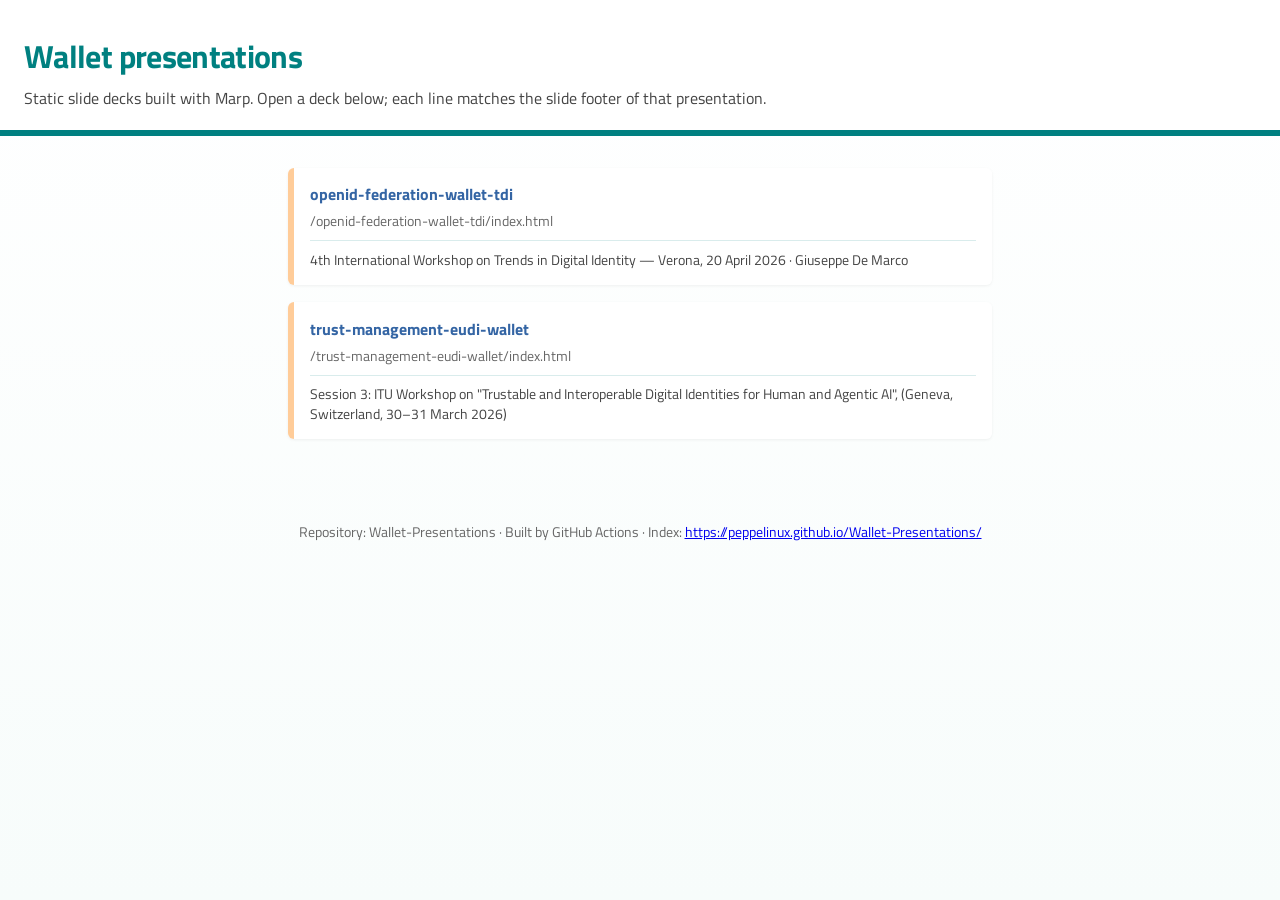
==== commit dd576ff8: "deploy: 4a6077231006ae8459c18ad3867f5be5befba706" ====
--- a/index.html
+++ b/index.html
@@ -13,20 +13,27 @@
 header { border-bottom:6px solid var(--teal); padding:2rem 1.5rem 1.25rem; background:#fff; }
 h1 { margin:0 0 0.35rem; color:var(--teal); font-weight:700; letter-spacing:-0.02em; }
 p.lead { margin:0; max-width:48rem; color:#444; }
-main { max-width:40rem; margin:0 auto; padding:2rem 1.25rem 3rem; }
+main { max-width:44rem; margin:0 auto; padding:2rem 1.25rem 3rem; }
 ul.decks { list-style:none; padding:0; margin:0; }
-ul.decks li { margin:0 0 0.85rem; }
-ul.decks a { display:block; padding:0.85rem 1rem; border-radius:6px; border-left:6px solid var(--peach); text-decoration:none; color:var(--accent); font-weight:600; background:rgba(255,255,255,0.95); box-shadow:0 1px 3px rgba(0,0,0,0.06); }
-ul.decks a:hover { background:#fff; box-shadow:0 2px 8px rgba(52,101,164,0.12); }
-ul.decks span.path { display:block; font-size:0.88rem; font-weight:400; color:#666; margin-top:0.25rem; }
+li.deck-card { margin:0 0 1.1rem; padding:0.9rem 1rem 1rem; border-radius:6px; border-left:6px solid var(--peach); background:rgba(255,255,255,0.95); box-shadow:0 1px 3px rgba(0,0,0,0.06); }
+li.deck-card a.deck-link { text-decoration:none; color:var(--accent); font-weight:600; display:block; }
+li.deck-card a.deck-link:hover { text-decoration:underline; }
+li.deck-card span.path { display:block; font-size:0.88rem; font-weight:400; color:#666; margin-top:0.25rem; }
+p.deck-footer { margin:0.55rem 0 0 0; font-size:0.86rem; font-weight:400; color:#444; line-height:1.4; border-top:1px solid rgba(0,128,128,0.15); padding-top:0.55rem; }
 footer { padding:1rem 1.5rem 2rem; font-size:0.9rem; color:#666; text-align:center; }
 </style>
 </head>
 <body>
-<header><h1>Wallet presentations</h1><p class="lead">Static slide decks built with Marp. Choose a presentation to open the HTML deck.</p></header>
+<header><h1>Wallet presentations</h1><p class="lead">Static slide decks built with Marp. Open a deck below; each line matches the slide footer of that presentation.</p></header>
 <main><ul class="decks">
-  <li><a href="./openid-federation-wallet-tdi/index.html">openid-federation-wallet-tdi<span class="path">/openid-federation-wallet-tdi/index.html</span></a></li>
-  <li><a href="./trust-management-eudi-wallet/index.html">trust-management-eudi-wallet<span class="path">/trust-management-eudi-wallet/index.html</span></a></li>
+  <li class="deck-card">
+    <a class="deck-link" href="./openid-federation-wallet-tdi/index.html"><strong>openid-federation-wallet-tdi</strong><span class="path">/openid-federation-wallet-tdi/index.html</span></a>
+    <p class="deck-footer">4th International Workshop on Trends in Digital Identity — Verona, 20 April 2026 · Giuseppe De Marco</p>
+  </li>
+  <li class="deck-card">
+    <a class="deck-link" href="./trust-management-eudi-wallet/index.html"><strong>trust-management-eudi-wallet</strong><span class="path">/trust-management-eudi-wallet/index.html</span></a>
+    <p class="deck-footer">Session 3: ITU Workshop on &quot;Trustable and Interoperable Digital Identities for Human and Agentic AI&quot;, (Geneva, Switzerland, 30–31 March 2026)</p>
+  </li>
 </ul></main>
-<footer>Repository: Wallet-Presentations · Built by GitHub Actions</footer>
+<footer>Repository: Wallet-Presentations · Built by GitHub Actions · Index: <a href="https://peppelinux.github.io/Wallet-Presentations/">https://peppelinux.github.io/Wallet-Presentations/</a></footer>
 </body></html>
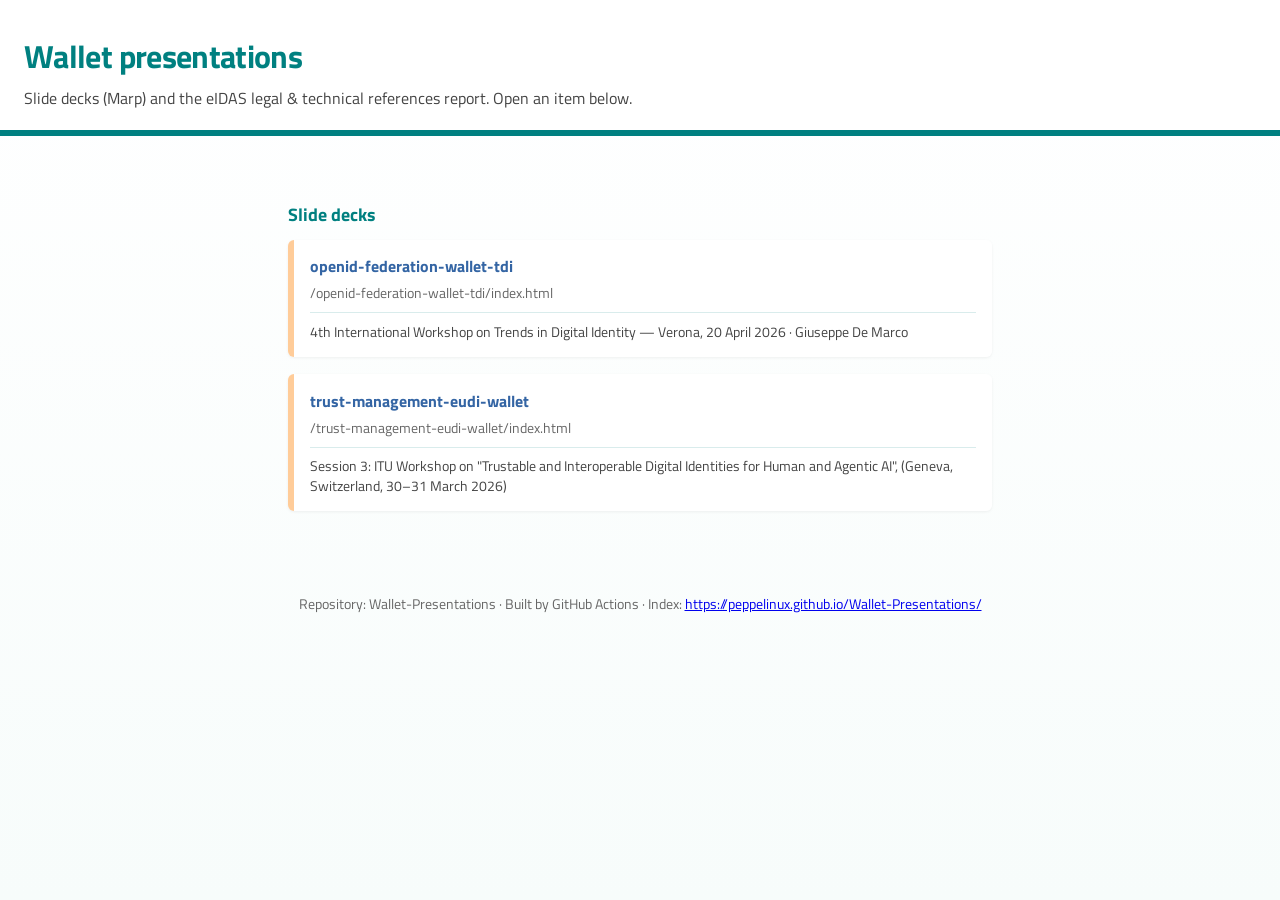
==== commit d6508ff1: "deploy: b4f9f885164e9f059b7f465d76c2adbe30f9c1df" ====
--- a/index.html
+++ b/index.html
@@ -16,6 +16,8 @@
 main { max-width:44rem; margin:0 auto; padding:2rem 1.25rem 3rem; }
 ul.decks { list-style:none; padding:0; margin:0; }
 li.deck-card { margin:0 0 1.1rem; padding:0.9rem 1rem 1rem; border-radius:6px; border-left:6px solid var(--peach); background:rgba(255,255,255,0.95); box-shadow:0 1px 3px rgba(0,0,0,0.06); }
+li.deck-card.report-card { border-left-color: var(--teal); }
+h2.site-section { margin:2rem 0 0.75rem; font-size:1.15rem; color:var(--teal); font-weight:700; }
 li.deck-card a.deck-link { text-decoration:none; color:var(--accent); font-weight:600; display:block; }
 li.deck-card a.deck-link:hover { text-decoration:underline; }
 li.deck-card span.path { display:block; font-size:0.88rem; font-weight:400; color:#666; margin-top:0.25rem; }
@@ -24,8 +26,10 @@
 </style>
 </head>
 <body>
-<header><h1>Wallet presentations</h1><p class="lead">Static slide decks built with Marp. Open a deck below; each line matches the slide footer of that presentation.</p></header>
-<main><ul class="decks">
+<header><h1>Wallet presentations</h1><p class="lead">Slide decks (Marp) and the eIDAS legal &amp; technical references report. Open an item below.</p></header>
+<main>
+<h2 class="site-section">Slide decks</h2>
+<ul class="decks">
   <li class="deck-card">
     <a class="deck-link" href="./openid-federation-wallet-tdi/index.html"><strong>openid-federation-wallet-tdi</strong><span class="path">/openid-federation-wallet-tdi/index.html</span></a>
     <p class="deck-footer">4th International Workshop on Trends in Digital Identity — Verona, 20 April 2026 · Giuseppe De Marco</p>
@@ -34,6 +38,7 @@
     <a class="deck-link" href="./trust-management-eudi-wallet/index.html"><strong>trust-management-eudi-wallet</strong><span class="path">/trust-management-eudi-wallet/index.html</span></a>
     <p class="deck-footer">Session 3: ITU Workshop on &quot;Trustable and Interoperable Digital Identities for Human and Agentic AI&quot;, (Geneva, Switzerland, 30–31 March 2026)</p>
   </li>
-</ul></main>
+</ul>
+</main>
 <footer>Repository: Wallet-Presentations · Built by GitHub Actions · Index: <a href="https://peppelinux.github.io/Wallet-Presentations/">https://peppelinux.github.io/Wallet-Presentations/</a></footer>
 </body></html>
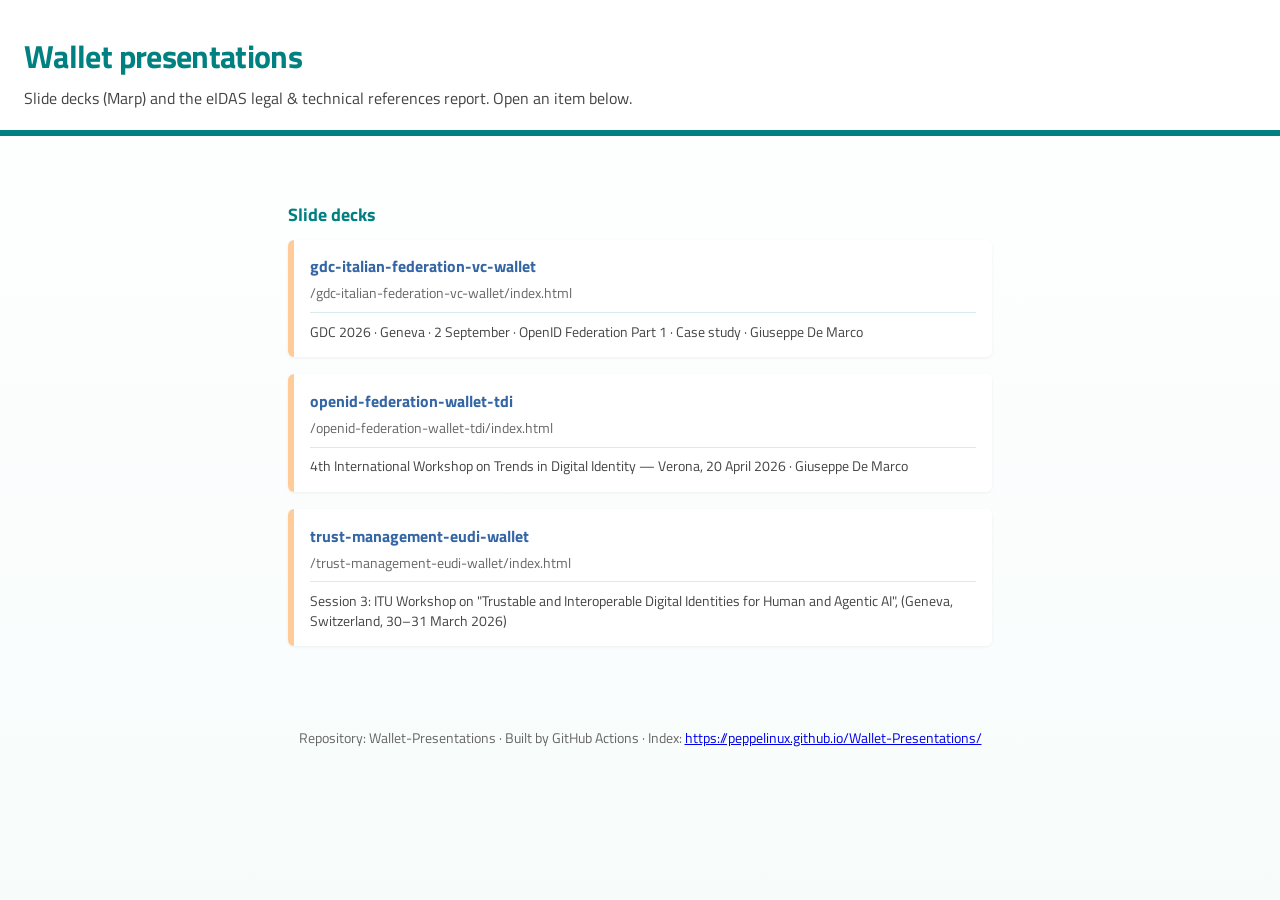
==== commit a45a6c88: "deploy: 54c6c691b1b6e1c5b907bb335367180033fa1bc9" ====
--- a/index.html
+++ b/index.html
@@ -31,6 +31,10 @@
 <h2 class="site-section">Slide decks</h2>
 <ul class="decks">
   <li class="deck-card">
+    <a class="deck-link" href="./gdc-italian-federation-vc-wallet/index.html"><strong>gdc-italian-federation-vc-wallet</strong><span class="path">/gdc-italian-federation-vc-wallet/index.html</span></a>
+    <p class="deck-footer">GDC 2026 · Geneva · 2 September · OpenID Federation Part 1 · Case study · Giuseppe De Marco</p>
+  </li>
+  <li class="deck-card">
     <a class="deck-link" href="./openid-federation-wallet-tdi/index.html"><strong>openid-federation-wallet-tdi</strong><span class="path">/openid-federation-wallet-tdi/index.html</span></a>
     <p class="deck-footer">4th International Workshop on Trends in Digital Identity — Verona, 20 April 2026 · Giuseppe De Marco</p>
   </li>
